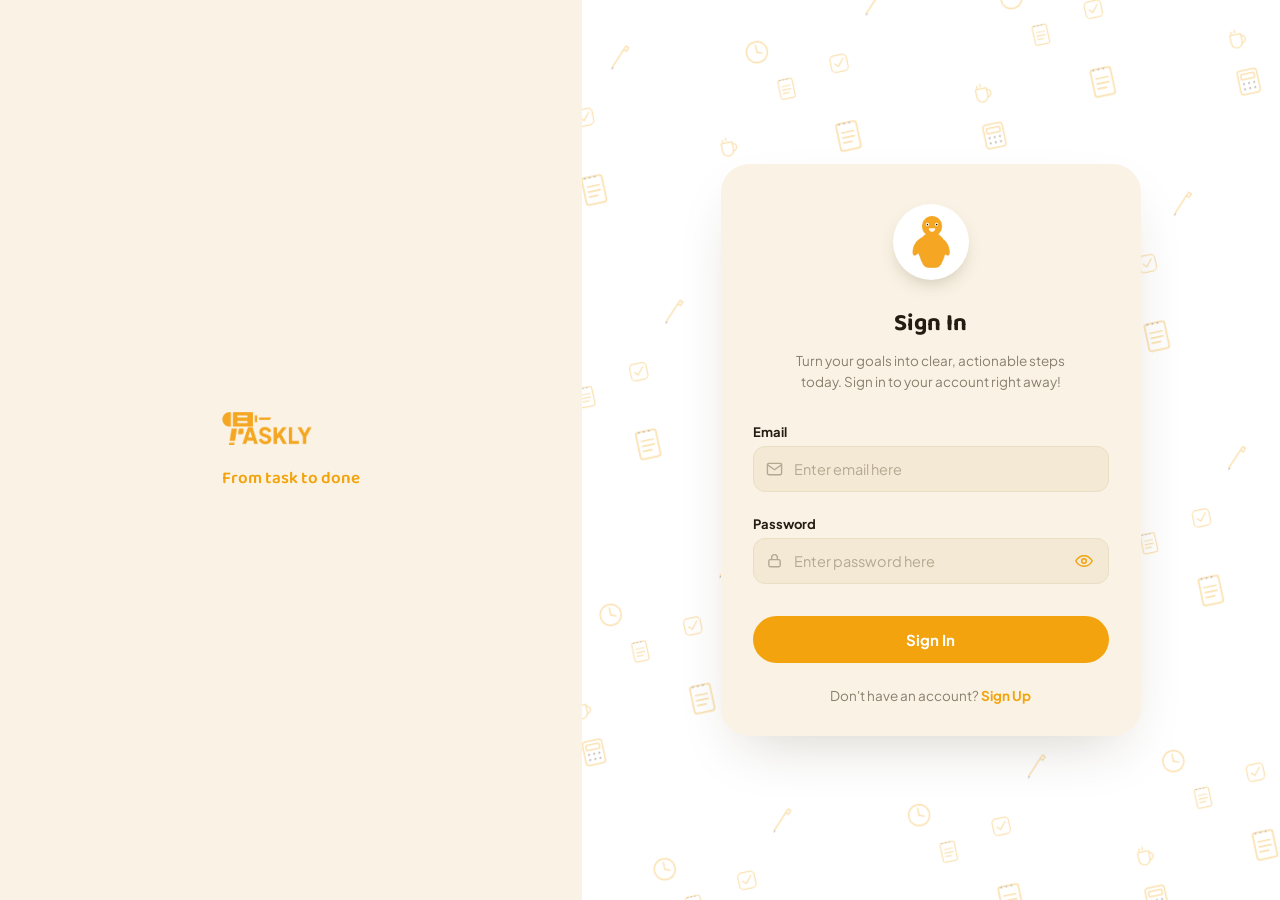
==== index.html @ c9b8bd0f "frontend fixes" ====
<!DOCTYPE html>
<html lang="en">
<head>
<meta charset="UTF-8">
<meta name="viewport" content="width=device-width, initial-scale=1.0">
<title>Taskly — Dashboard</title>
<link rel="shortcut icon" href="assets/tasklylogo.png" type="image/png">
<link rel="preconnect" href="https://fonts.googleapis.com">
<link rel="preconnect" href="https://fonts.gstatic.com" crossorigin>
<link href="https://fonts.googleapis.com/css2?family=Baloo+2:wght@600;700&family=Plus+Jakarta+Sans:wght@400;500;600;700&display=swap" rel="stylesheet">
<link rel="stylesheet" href="css/dashboard.css">
<link rel="stylesheet" href="css/sidebar.css">
<link rel="stylesheet" href="css/streak.css">
<link rel="stylesheet" href="css/nodi.css">
<script>
  try {
    const savedTheme = localStorage.getItem("taskly_theme") || "light";
    document.documentElement.setAttribute("data-theme", savedTheme);
  } catch (e) {}
</script>
<script src="js/session-guard.js"></script>
</head>
<body>

<!-- Icon sprite -->
<svg width="0" height="0" style="position:absolute" aria-hidden="true">
  <defs>
    <symbol id="ic-grid" viewBox="0 0 24 24"><rect x="3" y="3" width="8" height="8" rx="1.5"/><rect x="13" y="3" width="8" height="8" rx="1.5"/><rect x="3" y="13" width="8" height="8" rx="1.5"/><rect x="13" y="13" width="8" height="8" rx="1.5"/></symbol>
    <symbol id="ic-route" viewBox="0 0 24 24"><circle cx="6" cy="6" r="2.5"/><circle cx="18" cy="18" r="2.5"/><path d="M6 8.5V13a4 4 0 0 0 4 4h4"/></symbol>
    <symbol id="ic-bell" viewBox="0 0 24 24"><path d="M6 9a6 6 0 0 1 12 0c0 4 1.5 5.5 2 6H4c.5-.5 2-2 2-6Z"/><path d="M10 19a2 2 0 0 0 4 0"/></symbol>
    <symbol id="ic-user" viewBox="0 0 24 24"><circle cx="12" cy="8" r="4"/><path d="M4 21c0-4.4 3.6-8 8-8s8 3.6 8 8"/></symbol>
    <symbol id="ic-gear" viewBox="0 0 24 24"><circle cx="12" cy="12" r="3"/><path d="M19.4 13a1.7 1.7 0 0 0 .3 1.9l.1.1a2 2 0 1 1-2.8 2.8l-.1-.1a1.7 1.7 0 0 0-1.9-.3 1.7 1.7 0 0 0-1 1.5V19a2 2 0 1 1-4 0v-.1a1.7 1.7 0 0 0-1-1.6 1.7 1.7 0 0 0-1.9.3l-.1.1a2 2 0 1 1-2.8-2.8l.1-.1a1.7 1.7 0 0 0 .3-1.9 1.7 1.7 0 0 0-1.5-1H4a2 2 0 1 1 0-4h.1a1.7 1.7 0 0 0 1.6-1 1.7 1.7 0 0 0-.3-1.9l-.1-.1a2 2 0 1 1 2.8-2.8l.1.1a1.7 1.7 0 0 0 1.9.3H10a1.7 1.7 0 0 0 1-1.5V4a2 2 0 1 1 4 0v.1a1.7 1.7 0 0 0 1 1.5 1.7 1.7 0 0 0 1.9-.3l.1-.1a2 2 0 1 1 2.8 2.8l-.1.1a1.7 1.7 0 0 0-.3 1.9V10a1.7 1.7 0 0 0 1.5 1H20a2 2 0 1 1 0 4h-.1a1.7 1.7 0 0 0-1.5 1Z"/></symbol>
    <symbol id="ic-menu" viewBox="0 0 24 24"><line x1="4" y1="7" x2="20" y2="7"/><line x1="4" y1="12" x2="20" y2="12"/><line x1="4" y1="17" x2="20" y2="17"/></symbol>
    <symbol id="ic-close" viewBox="0 0 24 24"><line x1="6" y1="6" x2="18" y2="18"/><line x1="18" y1="6" x2="6" y2="18"/></symbol>
    <symbol id="ic-send" viewBox="0 0 24 24"><path d="M4 12h15"/><path d="M13 6l6 6-6 6"/></symbol>
    <symbol id="ic-plus" viewBox="0 0 24 24"><line x1="12" y1="5" x2="12" y2="19"/><line x1="5" y1="12" x2="19" y2="12"/></symbol>
    <symbol id="ic-dots" viewBox="0 0 24 24"><circle cx="12" cy="5" r="1.6" fill="currentColor" stroke="none"/><circle cx="12" cy="12" r="1.6" fill="currentColor" stroke="none"/><circle cx="12" cy="19" r="1.6" fill="currentColor" stroke="none"/></symbol>
    <symbol id="ic-paperclip" viewBox="0 0 24 24"><path d="M17 7 8.5 15.5a3 3 0 0 0 4.24 4.24L21 11.5a5 5 0 0 0-7.07-7.07L5.5 12.8"/></symbol>
    <symbol id="ic-image" viewBox="0 0 24 24"><rect x="3" y="4" width="18" height="16" rx="2"/><circle cx="9" cy="10" r="1.6" fill="currentColor" stroke="none"/><path d="m4 18 5-5 3.5 3.5L17 12l3.5 3.5"/></symbol>
    <symbol id="ic-laptop" viewBox="0 0 24 24"><rect x="4" y="5" width="16" height="10" rx="1.5"/><path d="M2 19h20"/></symbol>
    <symbol id="ic-car" viewBox="0 0 24 24"><path d="M4 16V11l2-4h12l2 4v5"/><path d="M4 16h16"/><circle cx="7.5" cy="16" r="1.6"/><circle cx="16.5" cy="16" r="1.6"/></symbol>
    <symbol id="ic-pot" viewBox="0 0 24 24"><path d="M4 11h16v4a5 5 0 0 1-5 5H9a5 5 0 0 1-5-5Z"/><path d="M2 11h20"/><path d="M8 11V8a4 4 0 0 1 8 0v3"/></symbol>
    <symbol id="ic-wrench" viewBox="0 0 24 24"><path d="M14.5 6.5a4 4 0 0 0-5.4 4.8L4 16.4V20h3.6l5.1-5.1a4 4 0 0 0 4.8-5.4L15 12l-3-3Z"/></symbol>
    <symbol id="ic-flame" viewBox="0 0 24 24"><path d="M12 2c1 3-3 4-3 8a3 3 0 0 0 6 0c1 1 2 2.5 2 4.5A5.5 5.5 0 0 1 6 14.5C6 9 12 7 12 2Z"/></symbol>
    <symbol id="ic-check" viewBox="0 0 24 24"><path d="M4 12l5 5 11-11"/></symbol>
    <symbol id="ic-logout" viewBox="0 0 24 24"><path d="M9 21H5a2 2 0 0 1-2-2V5a2 2 0 0 1 2-2h4"/><path d="M16 17l5-5-5-5"/><path d="M21 12H9"/></symbol>
  </defs>
</svg>

<div class="app-shell">

  <div class="drawer-overlay" id="drawerOverlay"></div>

  <!-- Sidebar (Modern Study Case Design) -->
  <aside class="sidebar" id="sidebar">
    <!-- Header / Brand -->
    <div class="sidebar-header-box">
      <a href="dashboard.html" class="sidebar-brand">
        <div class="sidebar-brand-icon" id="sidebarBrandIcon" title="Taskly Workspace">
          <img src="assets/tasklylogo.png" alt="Taskly">
        </div>
        <div class="sidebar-brand-info">
          <span class="sidebar-brand-title">Taskly</span>
          <span class="sidebar-brand-sub">Workspace</span>
        </div>
      </a>
      <button class="sidebar-toggle-btn" id="sidebarToggleBtn" title="Collapse sidebar" aria-label="Collapse sidebar">
        <svg viewBox="0 0 24 24" fill="none" stroke="currentColor" stroke-width="2.2" stroke-linecap="round" stroke-linejoin="round">
          <path d="m15 18-6-6 6-6"/>
        </svg>
      </button>
      <button class="sidebar-close-btn" id="sidebarCloseBtn" title="Close menu" aria-label="Close menu">
        <svg viewBox="0 0 24 24" fill="none" stroke="currentColor" stroke-width="2" stroke-linecap="round" stroke-linejoin="round">
          <line x1="18" y1="6" x2="6" y2="18"></line>
          <line x1="6" y1="6" x2="18" y2="18"></line>
        </svg>
      </button>
    </div>

    <!-- Top Action: New Chat -->
    <div class="sidebar-action-wrap">
      <button class="sidebar-btn-new-chat open-nodi-modal" type="button" id="sidebarNewChatBtn" title="New Chat with Nodi">
        <div class="sidebar-link-icon">
          <svg viewBox="0 0 24 24" fill="none" stroke="currentColor" stroke-width="2" stroke-linecap="round" stroke-linejoin="round">
            <path d="M12 5v14M5 12h14"/>
          </svg>
        </div>
        <span class="sidebar-link-label">New Chat</span>
        <span class="sidebar-ai-tag">AI</span>
      </button>
    </div>

    <!-- Navigation Body -->
    <div class="sidebar-nav-scroll">
      <!-- Section: OVERVIEW -->
      <div class="sidebar-nav-section">
        <h4 class="sidebar-section-title">Overview</h4>
        <ul class="sidebar-menu">
          <li>
            <a class="sidebar-link is-active" href="dashboard.html" title="Dashboard">
              <div class="sidebar-link-icon">
                <svg viewBox="0 0 24 24" fill="none" stroke="currentColor" stroke-width="1.8" stroke-linecap="round" stroke-linejoin="round"><rect x="3" y="3" width="7" height="7" rx="1.5"/><rect x="14" y="3" width="7" height="7" rx="1.5"/><rect x="3" y="14" width="7" height="7" rx="1.5"/><rect x="14" y="14" width="7" height="7" rx="1.5"/></svg>
              </div>
              <span class="sidebar-link-label">Dashboard</span>
            </a>
          </li>
          <li>
            <a class="sidebar-link" href="roadmapmanager.html" title="Roadmaps">
              <div class="sidebar-link-icon">
                <svg viewBox="0 0 24 24" fill="none" stroke="currentColor" stroke-width="1.8" stroke-linecap="round" stroke-linejoin="round"><path d="M6 2 3 6v14a2 2 0 0 0 2 2h14a2 2 0 0 0 2-2V6l-3-4Z"/><path d="M3 6h18"/><path d="M16 10a4 4 0 0 1-8 0"/></svg>
              </div>
              <span class="sidebar-link-label">Roadmaps</span>
            </a>
          </li>
          <li>
            <a class="sidebar-link" href="notifications.html" title="Notifications">
              <div class="sidebar-link-icon">
                <svg viewBox="0 0 24 24" fill="none" stroke="currentColor" stroke-width="1.8" stroke-linecap="round" stroke-linejoin="round"><rect width="20" height="16" x="2" y="4" rx="2"/><path d="m22 7-8.97 5.7a1.94 1.94 0 0 1-2.06 0L2 7"/></svg>
              </div>
              <span class="sidebar-link-label">Notifications</span>
              <span class="sidebar-pill-badge" id="sidebarNotifBadge" style="display:none;">0</span>
            </a>
          </li>
        </ul>
      </div>
    </div>

    <!-- Bottom: Profile Card + Settings + Theme Toggle -->
    <div class="sidebar-footer-group">
      <div class="sidebar-profile-card">
        <a href="account.html" class="sidebar-profile-link" id="sidebarProfileLink" title="View Profile">
          <img class="sidebar-profile-avatar" id="sidebarUserAvatar" src="assets/profile.png" alt="Profile avatar">
          <div class="sidebar-profile-meta">
            <span class="sidebar-profile-name" id="sidebarUserName">Taskly User</span>
            <span class="sidebar-profile-email" id="sidebarUserEmail">user@taskly.app</span>
          </div>
        </a>
        <a href="settings.html" class="sidebar-settings-btn" id="sidebarSettingsBtn" title="Settings" aria-label="Settings">
          <svg viewBox="0 0 24 24" fill="none" stroke="currentColor" stroke-width="1.8" stroke-linecap="round" stroke-linejoin="round">
            <circle cx="12" cy="12" r="3"/>
            <path d="M19.4 15a1.65 1.65 0 0 0 .33 1.82l.06.06a2 2 0 0 1-2.83 2.83l-.06-.06a1.65 1.65 0 0 0-1.82-.33 1.65 1.65 0 0 0-1 1.51V21a2 2 0 0 1-4 0v-.09A1.65 1.65 0 0 0 9 19.4a1.65 1.65 0 0 0-1.82.33l-.06.06a2 2 0 0 1 2.83-2.83l.06-.06a1.65 1.65 0 0 0 .33-1.82 1.65 1.65 0 0 0-1.51-1H3a2 2 0 0 1 0-4h.09A1.65 1.65 0 0 0 4.6 9a1.65 1.65 0 0 0-.33-1.82l-.06-.06a2 2 0 0 1 2.83-2.83l.06.06a1.65 1.65 0 0 0 1.82.33H9a1.65 1.65 0 0 0 1-1.51V3a2 2 0 0 1 4 0v.09a1.65 1.65 0 0 0 1 1.51 1.65 1.65 0 0 0 1.82-.33l.06-.06a2 2 0 0 1 2.83 2.83l-.06.06a1.65 1.65 0 0 0-.33 1.82V9a1.65 1.65 0 0 0 1.51 1H21a2 2 0 0 1 0 4h-.09a1.65 1.65 0 0 0-1.51 1z"/>
          </svg>
        </a>
      </div>

      <div class="sidebar-footer">
        <div class="sidebar-theme-switch" id="sidebarThemeSwitch" title="Toggle Light / Dark mode">
          <svg class="sidebar-theme-icon is-sun" viewBox="0 0 24 24" fill="none" stroke="currentColor" stroke-width="2" stroke-linecap="round" stroke-linejoin="round"><circle cx="12" cy="12" r="5"/><line x1="12" y1="1" x2="12" y2="3"/><line x1="12" y1="21" x2="12" y2="23"/><line x1="4.22" y1="4.22" x2="5.64" y2="5.64"/><line x1="18.36" y1="18.36" x2="19.78" y2="19.78"/><line x1="1" y1="12" x2="3" y2="12"/><line x1="21" y1="12" x2="23" y2="12"/><line x1="4.22" y1="19.78" x2="5.64" y2="18.36"/><line x1="18.36" y1="5.64" x2="19.78" y2="4.22"/></svg>
          <div class="sidebar-theme-toggle-pill"><span class="sidebar-theme-toggle-dot"></span></div>
          <svg class="sidebar-theme-icon is-moon" viewBox="0 0 24 24" fill="none" stroke="currentColor" stroke-width="2" stroke-linecap="round" stroke-linejoin="round"><path d="M21 12.79A9 9 0 1 1 11.21 3 7 7 0 0 0 21 12.79z"/></svg>
        </div>
      </div>
    </div>
  </aside>

  <!-- Main column -->
  <div class="main-column">

    <header class="topbar">
      <div class="topbar-left">
        <button class="hamburger-btn" id="hamburgerBtn" aria-label="Open menu">
          <svg viewBox="0 0 24 24" fill="none" stroke="currentColor" stroke-width="2" stroke-linecap="round"><use href="#ic-menu"/></svg>
        </button>
        <span class="topbar-title">Taskly</span>
      </div>
      <div class="topbar-right">
        <button class="icon-btn-ghost" id="streakBtn" aria-label="Your streak">
          <svg viewBox="0 0 24 24" fill="currentColor" stroke="none"><use href="#ic-flame"/></svg>
          <span class="badge-count" id="streakBadge">5</span>
        </button>
        <button class="icon-btn-ghost" id="notifBtn" aria-label="Notifications">
          <svg viewBox="0 0 24 24" fill="none" stroke="currentColor" stroke-width="1.8" stroke-linecap="round" stroke-linejoin="round"><use href="#ic-bell"/></svg>
          <span class="notif-dot" id="notifDot"></span>
        </button>
        <img class="topbar-avatar" src="assets/profile.png" alt="Your profile">
      </div>
    </header>

    <main class="main-content">

      <!-- Minimal slanted productivity-icon wallpaper, yellow, on the white content area -->
      <div class="bg-pattern" id="bgPattern" aria-hidden="true">
        <svg class="pattern-root" width="100%" height="100%" xmlns="http://www.w3.org/2000/svg">
          <defs>
            <symbol id="pat-notebook" viewBox="0 0 40 40">
              <rect x="7" y="4" width="24" height="32" rx="3"/>
              <circle cx="11" cy="4.5" r="1.1" fill="currentColor" stroke="none"/>
              <circle cx="17" cy="4.5" r="1.1" fill="currentColor" stroke="none"/>
              <circle cx="23" cy="4.5" r="1.1" fill="currentColor" stroke="none"/>
              <line x1="12" y1="15" x2="26" y2="15"/>
              <line x1="12" y1="21" x2="26" y2="21"/>
              <line x1="12" y1="27" x2="22" y2="27"/>
            </symbol>
            <symbol id="pat-calculator" viewBox="0 0 40 40">
              <rect x="7" y="4" width="26" height="32" rx="4"/>
              <rect x="11" y="9" width="18" height="7" rx="1.5"/>
              <circle cx="13" cy="22" r="1.4" fill="currentColor" stroke="none"/>
              <circle cx="20" cy="22" r="1.4" fill="currentColor" stroke="none"/>
              <circle cx="27" cy="22" r="1.4" fill="currentColor" stroke="none"/>
              <circle cx="13" cy="29" r="1.4" fill="currentColor" stroke="none"/>
              <circle cx="20" cy="29" r="1.4" fill="currentColor" stroke="none"/>
              <circle cx="27" cy="29" r="1.4" fill="currentColor" stroke="none"/>
            </symbol>
            <symbol id="pat-pencil" viewBox="0 0 40 40">
              <path d="M7 33 L27 13"/>
              <path d="M27 13 L31 9 L34 12 L30 16 Z"/>
              <path d="M7 33 L5 36 L9 34 Z" fill="currentColor" stroke="none"/>
            </symbol>
            <symbol id="pat-clock" viewBox="0 0 40 40">
              <circle cx="20" cy="20" r="15"/>
              <line x1="20" y1="20" x2="20" y2="10"/>
              <line x1="20" y1="20" x2="27" y2="23"/>
            </symbol>
            <symbol id="pat-check" viewBox="0 0 40 40">
              <rect x="6" y="6" width="28" height="28" rx="7"/>
              <path d="M13 20 L18 25 L28 13"/>
            </symbol>
            <symbol id="pat-cup" viewBox="0 0 40 40">
              <path d="M9 13 H26 V25 A8.5 8.5 0 0 1 9 25 Z"/>
              <path d="M26 16 A5.5 5.5 0 0 1 26 27"/>
              <line x1="12" y1="8" x2="12" y2="11"/>
              <line x1="17.5" y1="6" x2="17.5" y2="9.5"/>
            </symbol>
            <pattern id="dash-pattern" width="260" height="260" patternUnits="userSpaceOnUse" patternTransform="rotate(-12)">
              <use class="pat-icon" href="#pat-notebook" x="6" y="14" width="34" height="34"/>
              <use class="pat-icon" href="#pat-calculator" x="150" y="46" width="30" height="30"/>
              <use class="pat-icon" href="#pat-pencil" x="60" y="150" width="30" height="30"/>
              <use class="pat-icon" href="#pat-clock" x="196" y="176" width="28" height="28"/>
              <use class="pat-icon" href="#pat-check" x="16" y="206" width="24" height="24"/>
              <use class="pat-icon" href="#pat-cup" x="150" y="4" width="26" height="26"/>
              <use class="pat-icon" href="#pat-notebook" x="220" y="220" width="24" height="24"/>
            </pattern>
          </defs>
          <rect width="100%" height="100%" fill="url(#dash-pattern)"/>
        </svg>
      </div>

      <div class="content-inner">

        <div class="greeting">
          <h1 id="greetingHeading">Welcome back!</h1>
          <p>What would you like to get done? Tell Taskly and we'll guide you all the way.</p>
        </div>

        <div class="chat-card">
          <textarea class="chat-textarea" id="goalInput" placeholder="What's on your mind?" rows="2" maxlength="500"></textarea>
          <div class="chat-toolbar">
            <div class="chat-toolbar-left">
              <button class="chat-icon-btn" type="button" aria-label="Attach a file">
                <svg viewBox="0 0 24 24" fill="none" stroke="currentColor" stroke-width="1.8" stroke-linecap="round" stroke-linejoin="round"><use href="#ic-paperclip"/></svg>
              </button>
              <button class="chat-icon-btn" type="button" aria-label="Attach an image">
                <svg viewBox="0 0 24 24" fill="none" stroke="currentColor" stroke-width="1.8" stroke-linecap="round" stroke-linejoin="round"><use href="#ic-image"/></svg>
              </button>
              <span class="char-count" id="charCount">0/500</span>
            </div>
            <button class="send-btn" id="sendBtn" type="button" aria-label="Send" disabled>
              <svg viewBox="0 0 24 24" fill="none" stroke="currentColor" stroke-width="2.2" stroke-linecap="round" stroke-linejoin="round"><use href="#ic-send"/></svg>
            </button>
          </div>
        </div>

        <button class="btn-add-roadmap" id="addRoadmapBtn" type="button">
          <svg viewBox="0 0 24 24" fill="none" stroke="currentColor" stroke-width="2.2" stroke-linecap="round"><use href="#ic-plus"/></svg>
          Add New Roadmap
        </button>

        <h2 class="section-heading">Your Roadmaps</h2>

        <div class="roadmap-list" id="roadmapList">
          <!-- Dynamically populated from GET /roadmaps endpoint -->
        </div>

        <div class="empty-roadmaps is-visible" id="emptyRoadmaps">
          <svg viewBox="0 0 24 24" fill="none" stroke="currentColor" stroke-width="1.6" stroke-linecap="round" stroke-linejoin="round"><use href="#ic-route"/></svg>
          <strong>No roadmaps yet</strong>
          Type a goal above or tap "Add New Roadmap" to get your first checkable path.
        </div>

      </div>
    </main>
  </div>
</div>

<button class="help-bubble" id="nodiBtn" type="button">
  <img src="assets/Nodi.png" alt="">
  Need help? Ask Nodi
</button>

<!-- ============ Notifications dropdown ============ -->
<div class="dropdown-panel" id="notifPanel" role="menu" aria-label="Notifications">
  <div class="dropdown-header">Notifications</div>

  <div class="notif-item">
    <div class="notif-icon"><svg viewBox="0 0 24 24" fill="none" stroke="currentColor" stroke-width="2" stroke-linecap="round" stroke-linejoin="round"><use href="#ic-check"/></svg></div>
    <div>
      <p class="notif-text"><strong>My Figma course</strong> — you finished "Auto layout basics".</p>
      <p class="notif-time">12 minutes ago</p>
    </div>
  </div>

  <div class="notif-item">
    <div class="notif-icon is-teal"><svg viewBox="0 0 24 24" fill="currentColor" stroke="none"><use href="#ic-flame"/></svg></div>
    <div>
      <p class="notif-text">You're on a <strong>5 day streak</strong>. Keep it going today!</p>
      <p class="notif-time">3 hours ago</p>
    </div>
  </div>

  <div class="notif-item">
    <div class="notif-icon"><svg viewBox="0 0 24 24" fill="none" stroke="currentColor" stroke-width="1.8" stroke-linecap="round" stroke-linejoin="round"><use href="#ic-route"/></svg></div>
    <div>
      <p class="notif-text">Your <strong>Jollof Rice recipe</strong> roadmap is almost done — 2 tasks left.</p>
      <p class="notif-time">Yesterday</p>
    </div>
  </div>

  <div class="notif-item">
    <div class="notif-icon is-teal"><svg viewBox="0 0 24 24" fill="none" stroke="currentColor" stroke-width="1.8" stroke-linecap="round" stroke-linejoin="round"><use href="#ic-plus"/></svg></div>
    <div>
      <p class="notif-text">"Plumbing" roadmap was created and is ready to start.</p>
      <p class="notif-time">2 days ago</p>
    </div>
  </div>

  <div class="dropdown-footer">
    <button class="view-all-btn" id="viewAllNotifsBtn" type="button">View all notifications</button>
  </div>
</div>

<!-- ============ Streak dropdown panel ============ -->
<div class="dropdown-panel modal-streak-dropdown" id="streakOverlay" role="dialog" aria-label="Your streak">
  <div class="dropdown-header">
    <span style="display:inline-flex; align-items:center; gap:6px;">
      <svg width="16" height="16" viewBox="0 0 24 24" fill="#FF6B00" stroke="none"><use href="#ic-flame"/></svg>
      Your Streak
    </span>
    <button class="modal-close" data-close-modal="streakOverlay" aria-label="Close">
      <svg viewBox="0 0 24 24" fill="none" stroke="currentColor" stroke-width="2" stroke-linecap="round"><use href="#ic-close"/></svg>
    </button>
  </div>
  <div class="modal-streak">
    <div class="streak-flame-big">
      <svg viewBox="0 0 24 24" fill="currentColor" stroke="none"><use href="#ic-flame"/></svg>
    </div>
    <p class="streak-count-big" id="streakCountBig">5 Days</p>
    <p class="streak-sub">You're on fire! Complete a task today to keep it going.</p>
    <div class="streak-week" id="streakWeek"></div>
    <div class="streak-countdown-box">
      <p class="streak-countdown-label">Streak resets in</p>
      <p class="streak-countdown" id="streakCountdown">--:--:--</p>
    </div>
  </div>
</div>

    <div class="streak-countdown-box">
      <p class="streak-countdown-label">Streak resets in</p>
      <p class="streak-countdown" id="streakCountdown">--:--:--</p>
    </div>
  </div>
</div>

<!-- ============ Add New Roadmap modal ============ -->
<div class="modal-overlay" id="addRoadmapOverlay">
  <div class="modal" role="dialog" aria-modal="true" aria-label="Add a new roadmap">

    <div class="form-view" id="addRoadmapFormView">
      <div class="modal-header">
        <h3>Start a new roadmap</h3>
        <button class="modal-close" data-close-modal="addRoadmapOverlay" aria-label="Close">
          <svg viewBox="0 0 24 24" fill="none" stroke="currentColor" stroke-width="2" stroke-linecap="round"><use href="#ic-close"/></svg>
        </button>
      </div>
      <p class="modal-sub">Type any goal, from a skill to an errand. Taskly will figure out whether it needs a step-by-step path or a simple checklist.</p>

      <textarea class="modal-textarea" id="modalGoalInput" maxlength="500" placeholder="e.g. Learn Rust, plan a wedding, buy groceries for the week…"></textarea>
      <p class="modal-char-count"><span id="modalCharCount">0</span>/500</p>

      <div class="example-chips">
        <button class="example-chip" type="button" data-example="Learn the basics of Rust">Learn Rust</button>
        <button class="example-chip" type="button" data-example="Plan a wedding in 6 months">Plan a wedding</button>
        <button class="example-chip" type="button" data-example="Buy groceries for the week">Weekly groceries</button>
      </div>

      <div class="modal-footer">
        <button class="btn-ghost" type="button" data-close-modal="addRoadmapOverlay">Cancel</button>
        <button class="btn-solid" id="generateRoadmapBtn" type="button" disabled>Generate Roadmap</button>
      </div>
    </div>

    <div class="generation-state" id="generationState">
      <div class="gen-ring"></div>
      <p class="generation-message" id="generationMessage">Breaking this into phases…</p>
      <p class="generation-submessage">This usually takes a few seconds.</p>
    </div>

  </div>
</div>

<!-- ============ Roadmap options modal ============ -->
<div class="modal-overlay" id="roadmapOptionsOverlay">
  <div class="modal" role="dialog" aria-modal="true" aria-label="Roadmap options">

    <div id="roadmapOptionsView">
      <div class="modal-header">
        <h3>Roadmap Options</h3>
        <button class="modal-close" data-close-modal="roadmapOptionsOverlay" aria-label="Close">
          <svg viewBox="0 0 24 24" fill="none" stroke="currentColor" stroke-width="2" stroke-linecap="round"><use href="#ic-close"/></svg>
        </button>
      </div>

      <div class="roadmap-options-header">
        <div class="roadmap-icon" id="optionsRoadmapIcon">
          <svg viewBox="0 0 24 24" fill="none" stroke="currentColor" stroke-width="1.8" stroke-linecap="round" stroke-linejoin="round"><use href="#ic-route" id="optionsRoadmapIconUse"/></svg>
        </div>
        <div class="roadmap-options-header-text">
          <p class="title" id="optionsRoadmapTitle">Roadmap</p>
          <p class="meta" id="optionsRoadmapMeta">—</p>
        </div>
      </div>

      <div class="option-list">
        <button class="option-item" type="button" id="viewRoadmapOption">
          <svg viewBox="0 0 24 24" fill="none" stroke="currentColor" stroke-width="1.8" stroke-linecap="round" stroke-linejoin="round"><use href="#ic-route"/></svg>
          View Roadmap
        </button>
        <button class="option-item" type="button" id="renameRoadmapOption">
          <svg viewBox="0 0 24 24" fill="none" stroke="currentColor" stroke-width="1.8" stroke-linecap="round" stroke-linejoin="round"><path d="M12 20h9"/><path d="M16.5 3.5a2.1 2.1 0 0 1 3 3L7 19l-4 1 1-4Z"/></svg>
          Rename Roadmap
        </button>
        <button class="option-item" type="button" id="regenerateRoadmapOption">
          <svg viewBox="0 0 24 24" fill="none" stroke="currentColor" stroke-width="1.8" stroke-linecap="round" stroke-linejoin="round"><path d="M21 12a9 9 0 1 1-3-6.7"/><path d="M21 3v6h-6"/></svg>
          Regenerate Roadmap
        </button>
        <button class="option-item is-danger" type="button" id="deleteRoadmapOption">
          <svg viewBox="0 0 24 24" fill="none" stroke="currentColor" stroke-width="1.8" stroke-linecap="round" stroke-linejoin="round"><path d="M4 7h16"/><path d="M10 11v6"/><path d="M14 11v6"/><path d="M6 7l1 13a2 2 0 0 0 2 2h6a2 2 0 0 0 2-2l1-13"/><path d="M9 7V4a1 1 0 0 1 1-1h4a1 1 0 0 1 1 1v3"/></svg>
          Delete Roadmap
        </button>
      </div>
    </div>

    <div class="confirm-view" id="deleteConfirmView">
      <div class="warn-icon">
        <svg viewBox="0 0 24 24" fill="none" stroke="currentColor" stroke-width="2" stroke-linecap="round" stroke-linejoin="round"><path d="M12 9v4"/><path d="M12 17h.01"/><path d="M10.3 3.9 1.8 18a2 2 0 0 0 1.7 3h17a2 2 0 0 0 1.7-3L13.7 3.9a2 2 0 0 0-3.4 0Z"/></svg>
      </div>
      <p>Delete "<strong id="deleteConfirmTitle">this roadmap</strong>"? This can't be undone.</p>
      <div class="confirm-actions">
        <button class="btn-ghost" type="button" id="cancelDeleteBtn">Cancel</button>
        <button class="btn-solid is-danger" type="button" id="confirmDeleteBtn">Delete</button>
      </div>
    </div>

  </div>
</div>

<!-- ============ Ask Nodi modal ============ -->
<div class="modal-overlay" id="nodiOverlay">
  <div class="modal modal-nodi" role="dialog" aria-modal="true" aria-label="Ask Nodi">
    <div class="nodi-header">
      <img src="assets/Nodi.png" alt="">
      <div class="nodi-header-text">
        <p class="name">Nodi</p>
        <p class="status">Online</p>
      </div>
      <button class="modal-close" data-close-modal="nodiOverlay" aria-label="Close">
        <svg viewBox="0 0 24 24" fill="none" stroke="currentColor" stroke-width="2" stroke-linecap="round"><use href="#ic-close"/></svg>
      </button>
    </div>

    <div class="nodi-body" id="nodiBody">
      <div class="chat-bubble from-nodi">Hey, I'm Nodi 👋 Ask me anything about your roadmaps, or tell me what you're stuck on.</div>
    </div>

    <div class="nodi-suggestions" id="nodiSuggestions">
      <button class="suggestion-chip" type="button">Help me get unstuck</button>
      <button class="suggestion-chip" type="button">Explain this task</button>
      <button class="suggestion-chip" type="button">Suggest resources</button>
    </div>

    <div class="nodi-input-row">
      <input class="nodi-input" id="nodiInput" type="text" placeholder="Message Nodi…" maxlength="500">
      <button class="send-btn" id="nodiSendBtn" type="button" aria-label="Send">
        <svg viewBox="0 0 24 24" fill="none" stroke="currentColor" stroke-width="2.2" stroke-linecap="round" stroke-linejoin="round"><use href="#ic-send"/></svg>
      </button>
    </div>
  </div>
</div>

<div class="toast" id="toast" role="status" aria-live="polite"></div>

<script src="js/api.js"></script>
<script src="js/streak.js"></script>
<script src="js/sidebar.js"></script>
<script src="js/nodi.js"></script>
<script src="js/dashboard.js"></script>
</body>
</html>
---- css/dashboard.css ----
/* ============================================================
   TASKLY — DESIGN TOKENS (matched to Figma reference)
   ============================================================ */
:root {
  --color-cream: #FAF3E5;        /* left panel + card background */
  --color-cream-soft: #F3E9D4;   /* input fill */
  --color-white: #FFFFFF;        /* right panel background */

  --color-ink: #241C10;          /* headings, wordmark */
  --color-ink-soft: #8A7F6E;     /* subtext, placeholders */
  --color-ink-faint: #B4A990;

  --color-orange: #F2A30D;       /* primary accent */
  --color-orange-deep: #DB8F06;  /* hover / pressed */
  --color-orange-tint: #FCE9C2;

  --color-teal: #2E8E86;         /* secondary / links */
  --color-teal-deep: #23716B;
  --color-teal-tint: #DCEEEC;

  --color-locked: #B7CFCC;       /* muted teal, "not yet" */
  --color-success: #4B9B5E;
  --color-error: #C1503A;
  --color-error-tint: #F8E4DE;

  --color-border: #EADFC4;

  --font-display: 'Baloo 2', 'Fredoka', 'Segoe UI', sans-serif;
  --font-body: 'Plus Jakarta Sans', 'Segoe UI', sans-serif;

  --sp-1: 4px; --sp-2: 8px; --sp-3: 16px; --sp-4: 24px;
  --sp-5: 32px; --sp-6: 40px; --sp-7: 48px; --sp-8: 64px;

  --radius-sm: 12px;
  --radius-md: 18px;
  --radius-lg: 28px;
  --radius-pill: 999px;

  --shadow-card: 0 24px 60px -22px rgba(60, 42, 10, 0.22);
  --shadow-avatar: 0 8px 18px -6px rgba(60, 42, 10, 0.25);
  --shadow-btn: 0 12px 24px -10px rgba(242, 163, 13, 0.55);
  --shadow-focus: 0 0 0 4px rgba(46, 142, 134, 0.15);

  --ease-snap: cubic-bezier(.65, 0, .35, 1);
}

[data-theme="dark"] {
  --color-cream: #131B2A;        /* card & panel surface */
  --color-cream-soft: #1A2538;   /* input fills & inner cards */
  --color-white: #0B111A;        /* background panel */

  --color-ink: #F1F5F9;          /* headings, wordmark */
  --color-ink-soft: #94A3B8;     /* subtext, placeholders */
  --color-ink-faint: #64748B;

  --color-border: #1E293B;
  --color-orange-tint: #2C2210;
  --color-teal-tint: #132E35;
  --color-error-tint: #3A1C1C;
  --shadow-card: 0 24px 60px -22px rgba(0, 0, 0, 0.65);
  --shadow-avatar: 0 8px 18px -6px rgba(0, 0, 0, 0.5);
  --shadow-focus: 0 0 0 4px rgba(45, 212, 191, 0.2);
}

[data-theme="dark"] body {
  background: #0B111A;
  color: #F1F5F9;
}

[data-theme="dark"] .topbar {
  background: #0D131F;
  border-bottom: 1px solid #1E293B;
}

[data-theme="dark"] .bg-pattern svg.pattern-root {
  opacity: 0.12;
}

[data-theme="dark"] .chat-card,
[data-theme="dark"] .roadmap-item-card,
[data-theme="dark"] .modal,
[data-theme="dark"] .dropdown-panel,
[data-theme="dark"] .auth-card {
  background: #131B2A;
  border-color: #1E293B;
  color: #F1F5F9;
}

[data-theme="dark"] .chat-textarea,
[data-theme="dark"] .modal-textarea,
[data-theme="dark"] .modal-input {
  color: #F1F5F9;
}

[data-theme="dark"] .chat-textarea::placeholder,
[data-theme="dark"] .modal-textarea::placeholder,
[data-theme="dark"] .modal-input::placeholder {
  color: #64748B;
}

[data-theme="dark"] .icon-btn-ghost {
  color: #94A3B8;
}

[data-theme="dark"] .icon-btn-ghost:hover {
  background: #1E293B;
  color: #F1F5F9;
}


* { box-sizing: border-box; }
body {
  margin: 0;
  font-family: var(--font-body);
  color: var(--color-ink);
  background: var(--color-white);
  -webkit-font-smoothing: antialiased;
}
h1, h2, p { margin: 0; }
a { color: inherit; text-decoration: none; }
button { font-family: inherit; cursor: pointer; }
input { font-family: inherit; }
svg { display: block; }

@media (prefers-reduced-motion: reduce) {
  *, *::before, *::after {
    animation-duration: .001ms !important;
    animation-iteration-count: 1 !important;
    transition-duration: .001ms !important;
  }
}

/* ============================================================
   BACKGROUND — minimal slanted productivity-icon wallpaper
   Sits on the white panel specifically, in the warm yellow accent.
   Its parent needs position:relative + overflow:hidden.
   ============================================================ */
.bg-pattern {
  position: absolute;
  inset: -10%;
  width: 120%;
  height: 120%;
  z-index: 0;
  pointer-events: none;
  will-change: transform;
  transition: transform .6s var(--ease-snap);
}
.bg-pattern .pat-icon {
  stroke: var(--color-orange);
  stroke-width: 2;
  stroke-linecap: round;
  stroke-linejoin: round;
  fill: none;
}
.bg-pattern svg.pattern-root { opacity: .32; }

/* ============================================================
   LAYOUT
   ============================================================ */
.page-shell { position: relative; min-height: 100vh; overflow-x: hidden; }

.auth-layout {
  position: relative;
  z-index: 1;
  min-height: 100vh;
  display: grid;
  grid-template-columns: 1fr;
}
@media (min-width: 960px) {
  .auth-layout { grid-template-columns: 5fr 6fr; }
}

/* --- Left brand panel --- */
.brand-panel {
  display: none;
  background: var(--color-cream);
  align-items: center;
  justify-content: center;
  padding: var(--sp-8);
}
@media (min-width: 960px) { .brand-panel { display: flex; } }

.brand-block { text-align: left; }

.brand-mark { display: flex; align-items: center; gap: var(--sp-2); margin-bottom: var(--sp-3); }
.brand-mark-icon { width: 90px; height: 40px; flex-shrink: 0; display: block; object-fit: contain; }
.brand-wordmark {
  font-family: var(--font-display);
  font-size: 28px;
  font-weight: 700;
  color: var(--color-ink);
  letter-spacing: -0.01em;
  position: relative;
}
.brand-wordmark .dot-accent { color: var(--color-orange); }

.brand-tagline {
  font-family: var(--font-display);
  font-size: 17px;
  font-weight: 600;
  color: var(--color-orange);
}

/* --- Right form panel --- */
.form-panel {
  position: relative;
  overflow: hidden;
  display: flex;
  align-items: center;
  justify-content: center;
  padding: var(--sp-6) var(--sp-3) var(--sp-8);
  background: var(--color-white);
}
@media (min-width: 960px) { .form-panel { padding: var(--sp-8); } }
.form-panel > .auth-card { position: relative; z-index: 1; }

.auth-card {
  width: 100%;
  max-width: 420px;
  background: var(--color-cream);
  border-radius: var(--radius-lg);
  box-shadow: var(--shadow-card);
  padding: var(--sp-6) var(--sp-5) var(--sp-5);
  text-align: center;
  opacity: 0;
  transform: translateY(18px);
}
.auth-card.is-visible { animation: cardEnter .6s var(--ease-snap) forwards; }
@keyframes cardEnter { to { opacity: 1; transform: translateY(0); } }

.mobile-brand {
  display: flex;
  align-items: center;
  gap: var(--sp-2);
  justify-content: center;
  margin-bottom: var(--sp-5);
}
@media (min-width: 960px) { .mobile-brand { display: none; } }
.mobile-brand .brand-mark-icon { width: 80px; height: 40px; }
.mobile-brand .brand-wordmark { font-size: 20px; }

/* --- Avatar --- */
.avatar-circle {
  width: 76px;
  height: 76px;
  border-radius: 50%;
  background: var(--color-white);
  box-shadow: var(--shadow-avatar);
  display: flex;
  align-items: center;
  justify-content: center;
  margin: 0 auto var(--sp-4);
  transform: scale(0.7);
  opacity: 0;
}
.auth-card.is-visible .avatar-circle {
  animation: avatarPop .5s var(--ease-snap) .1s forwards;
}
@keyframes avatarPop { to { transform: scale(1); opacity: 1; } }

.avatar-circle .mascot { width: 52px; height: 52px; display: block; object-fit: contain; }
.mascot-bob { animation: mascotBob 3.4s ease-in-out infinite; }
@keyframes mascotBob {
  0%, 100% { transform: translateY(0); }
  50% { transform: translateY(-3px); }
}

.auth-card h2 {
  font-family: var(--font-display);
  font-size: 24px;
  font-weight: 700;
  margin-bottom: var(--sp-2);
}
.auth-card .sub {
  font-size: 13.5px;
  line-height: 1.55;
  color: var(--color-ink-soft);
  max-width: 300px;
  margin: 0 auto var(--sp-5);
}

/* ============================================================
   FORM
   ============================================================ */
.auth-form { text-align: left; }

.field {
  position: relative;
  margin-bottom: var(--sp-4);
  opacity: 0;
  transform: translateY(10px);
}
.auth-card.is-visible .field {
  animation: fieldEnter .5s var(--ease-snap) forwards;
}
.auth-card.is-visible .field:nth-of-type(1) { animation-delay: .16s; }
.auth-card.is-visible .field:nth-of-type(2) { animation-delay: .22s; }
.auth-card.is-visible .field:nth-of-type(3) { animation-delay: .28s; }
@keyframes fieldEnter { to { opacity: 1; transform: translateY(0); } }

.field label {
  display: block;
  font-size: 13px;
  font-weight: 700;
  color: var(--color-ink);
  margin-bottom: 6px;
}

.field-input-wrap { position: relative; }
.field-input-wrap.has-suffix input { padding-right: 44px; }

.field-icon {
  position: absolute;
  left: 13px;
  top: 50%;
  transform: translateY(-50%);
  width: 17px;
  height: 17px;
  color: var(--color-ink-faint);
  pointer-events: none;
}

.field input {
  width: 100%;
  padding: 13px 14px 13px 40px;
  border-radius: var(--radius-sm);
  border: 1.5px solid var(--color-border);
  background: var(--color-cream-soft);
  font-size: 14.5px;
  color: var(--color-ink);
  transition: border-color .2s ease, box-shadow .2s ease, background .2s ease;
}
.field input::placeholder { color: var(--color-ink-faint); }
.field input:focus {
  outline: none;
  border-color: var(--color-teal);
  background: var(--color-white);
  box-shadow: var(--shadow-focus);
}
.field.has-error input { border-color: var(--color-error); }

.field-toggle-visibility {
  position: absolute;
  right: 12px;
  top: 50%;
  transform: translateY(-50%);
  background: none;
  border: none;
  padding: 4px;
  color: var(--color-orange);
  display: flex;
  border-radius: 6px;
  transition: color .2s ease, transform .15s ease;
}
.field-toggle-visibility:hover { color: var(--color-orange-deep); }
.field-toggle-visibility:active { transform: translateY(-50%) scale(.88); }
.field-toggle-visibility svg { width: 18px; height: 18px; }

.field-error {
  display: none;
  align-items: center;
  gap: 5px;
  font-size: 12px;
  color: var(--color-error);
  margin-top: 6px;
}
.field.has-error .field-error { display: flex; }
.field.shake { animation: shakeField .4s ease; }
@keyframes shakeField {
  10%, 90% { transform: translateX(-1px); }
  20%, 80% { transform: translateX(3px); }
  30%, 50%, 70% { transform: translateX(-5px); }
  40%, 60% { transform: translateX(5px); }
}

/* ============================================================
   BUTTON
   ============================================================ */
.btn-primary {
  position: relative;
  width: 100%;
  padding: 14px;
  border: none;
  border-radius: var(--radius-pill);
  background: var(--color-orange);
  color: var(--color-white);
  font-size: 15px;
  font-weight: 700;
  margin-top: var(--sp-2);
  opacity: 0;
  transform: translateY(10px);
  transition: background .2s ease, box-shadow .2s ease, transform .12s ease;
}
.auth-card.is-visible .btn-primary {
  animation: fieldEnter .5s var(--ease-snap) .34s forwards;
}
.btn-primary:hover { background: var(--color-orange-deep); box-shadow: var(--shadow-btn); }
.btn-primary:active { transform: scale(.97) !important; }
.btn-primary:focus-visible { outline: 3px solid var(--color-teal-deep); outline-offset: 2px; }

.btn-primary .btn-label, .btn-primary .btn-spinner {
  display: inline-flex; align-items: center; justify-content: center; gap: 8px;
}
.btn-primary .btn-spinner { display: none; }
.btn-primary.is-loading .btn-label { visibility: hidden; }
.btn-primary.is-loading .btn-spinner { display: flex; position: absolute; inset: 0; }
.btn-primary.is-loading { pointer-events: none; }

.spinner-ring {
  width: 19px; height: 19px;
  border: 2.5px solid rgba(255,255,255,.35);
  border-top-color: #fff;
  border-radius: 50%;
  animation: spin .7s linear infinite;
}
@keyframes spin { to { transform: rotate(360deg); } }

.switch-line {
  text-align: center;
  font-size: 13.5px;
  color: var(--color-ink-soft);
  margin-top: var(--sp-4);
}
.switch-line a { color: var(--color-orange); font-weight: 700; }
.switch-line a:hover { color: var(--color-orange-deep); text-decoration: underline; }

/* ============================================================
   TOAST
   ============================================================ */
.toast {
  position: fixed;
  top: var(--sp-4); right: var(--sp-4); left: var(--sp-4);
  max-width: 380px; margin-left: auto;
  background: var(--color-white);
  border-left: 4px solid var(--color-error);
  border-radius: var(--radius-sm);
  box-shadow: var(--shadow-card);
  padding: var(--sp-3) var(--sp-4);
  font-size: 14px; color: var(--color-ink);
  z-index: 100;
  transform: translateY(-140%); opacity: 0;
  transition: transform .4s var(--ease-snap), opacity .4s ease;
}
.toast.is-visible { transform: translateY(0); opacity: 1; }
.toast.is-success { border-left-color: var(--color-success); }
@media (min-width: 500px) { .toast { left: auto; } }

/* ============================================================
   DASHBOARD — app shell
   ============================================================ */
.app-shell {
  min-height: 100vh;
  display: flex;
  background: var(--color-white);
}

/* --- Sidebar --- */
.sidebar {
  width: 264px;
  flex-shrink: 0;
  background: var(--color-teal);
  padding: var(--sp-5) var(--sp-4);
  display: flex;
  flex-direction: column;
  position: fixed;
  inset: 0 auto 0 0;
  transform: translateX(-100%);
  transition: transform .35s var(--ease-snap);
  z-index: 50;
}
.sidebar.is-open { transform: translateX(0); }
@media (min-width: 960px) {
  .sidebar { position: sticky; top: 0; height: 100vh; transform: none; }
}

.sidebar-header {
  display: flex;
  align-items: center;
  justify-content: space-between;
  margin-bottom: var(--sp-6);
}
.sidebar-brand { display: flex; align-items: center; gap: 10px; }
.sidebar-brand .brand-mark-icon { width: 80px; height: 40px; }
.sidebar-brand .brand-wordmark { color: var(--color-white); font-size: 19px; }
.sidebar-brand .brand-wordmark .dot-accent { color: var(--color-orange); }

.sidebar-close {
  display: flex;
  background: none;
  border: none;
  color: var(--color-white);
  padding: 6px;
  opacity: .85;
}
.sidebar-close svg { width: 20px; height: 20px; }
@media (min-width: 960px) { .sidebar-close { display: none; } }

.nav-list { list-style: none; margin: 0; padding: 0; display: flex; flex-direction: column; gap: 6px; }
.nav-link {
  display: flex;
  align-items: center;
  gap: 12px;
  padding: 12px 14px;
  border-radius: var(--radius-sm);
  color: var(--color-white);
  font-size: 14.5px;
  font-weight: 600;
  opacity: .82;
  transition: background .2s ease, opacity .2s ease, transform .12s ease;
}
.nav-link svg { width: 19px; height: 19px; flex-shrink: 0; }
.nav-link:hover { opacity: 1; background: rgba(255,255,255,.1); }
.nav-link:active { transform: scale(.98); }
.nav-link.is-active {
  background: var(--color-white);
  color: var(--color-teal-deep);
  opacity: 1;
  box-shadow: 0 6px 16px -8px rgba(0,0,0,.35);
}
.nav-link-logout {
  width: 100%;
  background: transparent;
  border: none;
  cursor: pointer;
  text-align: left;
  font-family: inherit;
  color: #ff6b6b;
}
.nav-link-logout:hover {
  background: rgba(255, 107, 107, 0.18) !important;
  color: #ff4d4d !important;
  opacity: 1;
}

.sidebar-footer {
  margin-top: auto;
  color: var(--color-white);
  opacity: .6;
  font-size: 12px;
}

.drawer-overlay {
  position: fixed;
  inset: 0;
  background: rgba(36, 28, 16, .35);
  z-index: 40;
  opacity: 0;
  pointer-events: none;
  transition: opacity .3s ease;
}
.drawer-overlay.is-visible { opacity: 1; pointer-events: auto; }
@media (min-width: 960px) { .drawer-overlay { display: none; } }

/* --- Main column --- */
.main-column { flex: 1; min-width: 0; position: relative; }

.topbar {
  position: sticky;
  top: 0;
  z-index: 20;
  display: flex;
  align-items: center;
  justify-content: space-between;
  padding: var(--sp-3) var(--sp-4);
  background: var(--color-white);
  border-bottom: 1px solid var(--color-border);
}
@media (min-width: 960px) { .topbar { padding: var(--sp-4) var(--sp-7) var(--sp-3); border-bottom: none; } }

.topbar-left { display: flex; align-items: center; gap: 12px; }
.hamburger-btn {
  display: flex;
  background: var(--color-cream-soft);
  border: none;
  padding: 9px;
  border-radius: 10px;
  color: var(--color-ink);
  transition: background .2s ease, transform .12s ease;
}
.hamburger-btn:hover { background: var(--color-orange-tint); }
.hamburger-btn:active { transform: scale(.93); }
.hamburger-btn svg { width: 20px; height: 20px; }
@media (min-width: 960px) { .hamburger-btn { display: none; } }

.topbar-title { font-family: var(--font-display); font-size: 18px; font-weight: 700; color: var(--color-orange); }
@media (min-width: 960px) { .topbar-title { display: none; } }

.topbar-right { display: flex; align-items: center; gap: var(--sp-3); }
.icon-btn-ghost {
  display: flex;
  background: none;
  border: none;
  padding: 8px;
  border-radius: 10px;
  color: var(--color-ink-soft);
  position: relative;
  transition: background .2s ease, color .2s ease, transform .12s ease;
}
.icon-btn-ghost:hover { background: var(--color-cream-soft); color: var(--color-ink); }
.icon-btn-ghost:active { transform: scale(.92); }
.icon-btn-ghost svg { width: 21px; height: 21px; }
.notif-dot {
  position: absolute;
  top: 6px; right: 6px;
  width: 8px; height: 8px;
  border-radius: 50%;
  background: var(--color-orange);
  border: 2px solid var(--color-white);
}

.topbar-avatar {
  width: 36px; height: 36px;
  border-radius: 50%;
  object-fit: cover;
  border: 2px solid var(--color-orange-tint);
  display: block;
}

/* --- Content --- */
.main-content {
  position: relative;
  overflow: hidden;
  padding: var(--sp-5) var(--sp-4) var(--sp-8);
}
@media (min-width: 960px) { .main-content { padding: var(--sp-6) var(--sp-7) var(--sp-8); } }

.content-inner { position: relative; z-index: 1; max-width: 760px; margin: 0 auto; width: 100%; }

.greeting { opacity: 0; transform: translateY(14px); animation: contentEnter .5s var(--ease-snap) forwards; }
.greeting h1 { font-family: var(--font-display); font-size: 26px; font-weight: 700; margin-bottom: 6px; }
.greeting p { font-size: 14.5px; color: var(--color-ink-soft); max-width: 480px; line-height: 1.55; }
@keyframes contentEnter { to { opacity: 1; transform: translateY(0); } }

/* --- Streak badge --- */
.streak-badge {
  display: inline-flex;
  align-items: center;
  gap: 6px;
  margin-top: var(--sp-3);
  padding: 7px 14px;
  border-radius: var(--radius-pill);
  background: var(--color-orange-tint);
  color: var(--color-orange-deep);
  font-size: 13px;
  font-weight: 700;
  opacity: 0; transform: translateY(14px);
  animation: contentEnter .5s var(--ease-snap) .04s forwards;
}
.streak-badge svg { width: 16px; height: 16px; }

/* --- Chat / goal-entry card --- */
.chat-card {
  margin-top: var(--sp-5);
  background: var(--color-cream);
  border: 1.5px solid var(--color-border);
  border-radius: var(--radius-md);
  padding: var(--sp-3) var(--sp-3) var(--sp-2);
  opacity: 0; transform: translateY(14px);
  animation: contentEnter .5s var(--ease-snap) .08s forwards;
}
.chat-textarea {
  width: 100%;
  border: none;
  background: transparent;
  resize: none;
  font-family: inherit;
  font-size: 14.5px;
  color: var(--color-ink);
  min-height: 64px;
  padding: 4px 2px;
}
.chat-textarea:focus { outline: none; }
.chat-textarea::placeholder { color: var(--color-ink-faint); }

.chat-toolbar { display: flex; align-items: center; justify-content: space-between; margin-top: 6px; }
.chat-toolbar-left { display: flex; align-items: center; gap: 4px; }
.chat-icon-btn {
  display: flex;
  background: none;
  border: none;
  padding: 7px;
  border-radius: 8px;
  color: var(--color-ink-faint);
  transition: background .2s ease, color .2s ease;
}
.chat-icon-btn:hover { background: var(--color-cream-soft); color: var(--color-ink-soft); }
.chat-icon-btn svg { width: 17px; height: 17px; }
.char-count { font-size: 11.5px; color: var(--color-ink-faint); margin-left: 4px; }

.send-btn {
  width: 36px; height: 36px;
  border-radius: 50%;
  border: none;
  background: var(--color-teal);
  color: var(--color-white);
  display: flex;
  align-items: center;
  justify-content: center;
  flex-shrink: 0;
  transition: background .2s ease, transform .12s ease, box-shadow .2s ease;
}
.send-btn:hover { background: var(--color-teal-deep); box-shadow: 0 8px 18px -8px rgba(46,142,134,.55); }
.send-btn:active { transform: scale(.92); }
.send-btn:disabled { opacity: .5; pointer-events: none; }
.send-btn svg { width: 16px; height: 16px; }

/* --- Add roadmap button --- */
.btn-add-roadmap {
  display: flex;
  align-items: center;
  justify-content: center;
  gap: 8px;
  margin: var(--sp-4) auto 0;
  padding: 12px 22px;
  border: none;
  border-radius: var(--radius-pill);
  background: var(--color-orange);
  color: var(--color-white);
  font-size: 14px;
  font-weight: 700;
  transition: background .2s ease, box-shadow .2s ease, transform .12s ease;
  opacity: 0; transform: translateY(14px);
  animation: contentEnter .5s var(--ease-snap) .14s forwards;
}
.btn-add-roadmap:hover { background: var(--color-orange-deep); box-shadow: var(--shadow-btn); }
.btn-add-roadmap:active { transform: scale(.96) !important; }
.btn-add-roadmap svg { width: 16px; height: 16px; }

/* --- Roadmaps list --- */
.section-heading {
  margin-top: var(--sp-6);
  margin-bottom: var(--sp-3);
  font-family: var(--font-display);
  font-size: 17px;
  font-weight: 700;
  opacity: 0; transform: translateY(14px);
  animation: contentEnter .5s var(--ease-snap) .2s forwards;
}

.roadmap-list { display: flex; flex-direction: column; gap: 12px; }

.roadmap-card {
  display: flex;
  align-items: center;
  gap: 14px;
  padding: 14px 16px;
  background: var(--color-cream);
  border: 1.5px solid var(--color-border);
  border-radius: var(--radius-md);
  opacity: 0; transform: translateY(14px);
  animation: contentEnter .5s var(--ease-snap) forwards;
  transition: box-shadow .2s ease, transform .15s ease, border-color .2s ease;
  cursor: pointer;
}
.roadmap-card:hover {
  box-shadow: 0 14px 30px -18px rgba(60,42,10,.35);
  transform: translateY(-2px);
  border-color: var(--color-orange-tint);
}
.roadmap-list .roadmap-card:nth-child(1) { animation-delay: .26s; }
.roadmap-list .roadmap-card:nth-child(2) { animation-delay: .32s; }
.roadmap-list .roadmap-card:nth-child(3) { animation-delay: .38s; }
.roadmap-list .roadmap-card:nth-child(4) { animation-delay: .44s; }

.roadmap-icon {
  width: 44px; height: 44px;
  border-radius: 12px;
  flex-shrink: 0;
  display: flex;
  align-items: center;
  justify-content: center;
  background: var(--color-orange-tint);
  color: var(--color-orange-deep);
}
.roadmap-icon.is-teal { background: var(--color-teal-tint); color: var(--color-teal-deep); }
.roadmap-icon svg { width: 22px; height: 22px; }

.roadmap-body { flex: 1; min-width: 0; overflow: hidden; }
.roadmap-title {
  font-size: 14.5px;
  font-weight: 700;
  margin-bottom: 8px;
  color: var(--color-ink);
  line-height: 1.35;
  word-break: break-word;
  overflow-wrap: break-word;
  overflow: hidden;
  text-overflow: ellipsis;
  display: -webkit-box;
  -webkit-line-clamp: 2;
  -webkit-box-orient: vertical;
  line-clamp: 2;
}

.progress-track {
  width: 100%;
  height: 6px;
  border-radius: var(--radius-pill);
  background: var(--color-border);
  overflow: hidden;
  margin-bottom: 6px;
}
.progress-fill { height: 100%; border-radius: var(--radius-pill); background: var(--color-teal); width: 0%; transition: width .8s var(--ease-snap); }

.roadmap-meta { font-size: 12px; color: var(--color-ink-soft); }

.card-menu-btn {
  display: flex;
  background: none;
  border: none;
  padding: 8px;
  border-radius: 8px;
  color: var(--color-ink-faint);
  flex-shrink: 0;
  transition: background .2s ease, color .2s ease;
}
.card-menu-btn:hover { background: var(--color-white); color: var(--color-ink-soft); }
.card-menu-btn svg { width: 18px; height: 18px; }

/* --- Floating help bubble --- */
.help-bubble {
  position: fixed;
  right: var(--sp-4);
  bottom: var(--sp-4);
  display: flex;
  align-items: center;
  gap: 8px;
  background: var(--color-teal);
  color: var(--color-white);
  padding: 8px 16px 8px 8px;
  border-radius: var(--radius-pill);
  border: none;
  font-size: 13px;
  font-weight: 600;
  box-shadow: 0 14px 30px -12px rgba(46,142,134,.55);
  z-index: 30;
  transition: transform .15s ease, box-shadow .2s ease;
}
.help-bubble:hover { transform: translateY(-2px); box-shadow: 0 18px 36px -14px rgba(46,142,134,.6); }
.help-bubble:active { transform: scale(.96); }
.help-bubble img { width: 30px; height: 30px; display: block; border-radius: 50%; background: var(--color-white); }

/* ============================================================
   MODAL SYSTEM (shared by Add Roadmap / Roadmap Options / Streak / Nodi)
   ============================================================ */
.modal-overlay {
  position: fixed;
  inset: 0;
  background: rgba(36, 28, 16, .45);
  display: flex;
  align-items: center;
  justify-content: center;
  padding: var(--sp-3);
  z-index: 200;
  opacity: 0;
  pointer-events: none;
  transition: opacity .25s ease;
}
.modal-overlay.is-open { opacity: 1; pointer-events: auto; }

.modal {
  background: var(--color-cream);
  border-radius: var(--radius-lg);
  box-shadow: var(--shadow-card);
  width: 100%;
  max-width: 420px;
  padding: var(--sp-5);
  max-height: 86vh;
  overflow-y: auto;
  transform: translateY(16px) scale(.97);
  opacity: 0;
  transition: transform .3s var(--ease-snap), opacity .25s ease;
}
.modal-overlay.is-open .modal { transform: translateY(0) scale(1); opacity: 1; }

.modal-header { display: flex; align-items: center; justify-content: space-between; margin-bottom: var(--sp-3); gap: var(--sp-3); }
.modal-header h3 { font-family: var(--font-display); font-size: 18px; font-weight: 700; }
.modal-close {
  background: none; border: none; padding: 6px; border-radius: 8px;
  color: var(--color-ink-soft); flex-shrink: 0; transition: background .2s ease, color .2s ease;
}
.modal-close:hover { background: var(--color-cream-soft); color: var(--color-ink); }
.modal-close svg { width: 18px; height: 18px; }

.modal-sub { font-size: 13.5px; color: var(--color-ink-soft); line-height: 1.5; margin-bottom: var(--sp-4); }

.modal-footer { display: flex; justify-content: flex-end; gap: 10px; margin-top: var(--sp-4); }

.btn-solid, .btn-ghost {
  display: inline-flex;
  align-items: center;
  justify-content: center;
  gap: 8px;
  padding: 10px 20px;
  border-radius: var(--radius-pill);
  font-size: 13.5px;
  font-weight: 700;
  line-height: 1;
  cursor: pointer;
  white-space: nowrap;
  transition: background .2s ease, box-shadow .2s ease, transform .12s ease, border-color .2s ease, color .2s ease;
}
.btn-solid { border: none; background: var(--color-orange); color: var(--color-white); }
.btn-solid:hover { background: var(--color-orange-deep); box-shadow: var(--shadow-btn); }
.btn-solid:active { transform: scale(.96); }
.btn-solid:disabled { opacity: .5; pointer-events: none; }
.btn-solid.is-danger { background: var(--color-error); }
.btn-solid.is-danger:hover { background: #a8402c; box-shadow: 0 12px 24px -10px rgba(193,80,58,.5); }

.btn-ghost { border: 1.5px solid var(--color-border); background: var(--color-white); color: var(--color-ink-soft); }
.btn-ghost:hover { background: var(--color-cream-soft); color: var(--color-ink); border-color: var(--color-ink-soft); }
.btn-ghost:active { transform: scale(.96); }

/* --- Add Roadmap modal --- */
.modal-textarea {
  width: 100%;
  min-height: 90px;
  padding: 12px 14px;
  border-radius: var(--radius-sm);
  border: 1.5px solid var(--color-border);
  background: var(--color-white);
  font-family: inherit;
  font-size: 14px;
  color: var(--color-ink);
  resize: none;
  transition: border-color .2s ease, box-shadow .2s ease;
}
.modal-textarea:focus { outline: none; border-color: var(--color-teal); box-shadow: var(--shadow-focus); }
.modal-textarea::placeholder { color: var(--color-ink-faint); }
.modal-char-count { font-size: 11.5px; color: var(--color-ink-faint); margin-top: 6px; text-align: right; }

.example-chips { display: flex; flex-wrap: wrap; gap: 6px; margin-top: var(--sp-3); }
.example-chip {
  border: 1.5px solid var(--color-border);
  background: var(--color-white);
  padding: 6px 12px;
  border-radius: var(--radius-pill);
  font-size: 12px;
  font-weight: 600;
  color: var(--color-ink-soft);
  transition: background .2s ease, border-color .2s ease;
}
.example-chip:hover { background: var(--color-cream-soft); border-color: var(--color-teal); }

.generation-state { display: none; text-align: center; padding: var(--sp-5) 0 var(--sp-2); }
.generation-state.is-active { display: block; }
.gen-ring {
  width: 48px; height: 48px;
  border: 4px solid var(--color-orange-tint);
  border-top-color: var(--color-orange);
  border-radius: 50%;
  margin: 0 auto var(--sp-3);
  animation: spin .9s linear infinite;
}
.generation-message { font-size: 14px; font-weight: 700; color: var(--color-ink); transition: opacity .25s ease; }
.generation-submessage { font-size: 12.5px; color: var(--color-ink-soft); margin-top: 4px; }
.form-view { transition: opacity .2s ease; }
.form-view.is-hidden { display: none; }

/* --- Roadmap options modal --- */
.roadmap-options-header {
  display: flex;
  align-items: center;
  gap: 12px;
  margin-bottom: var(--sp-3);
  padding-bottom: var(--sp-3);
  border-bottom: 1px solid var(--color-border);
}
.roadmap-options-header .roadmap-icon { width: 40px; height: 40px; }
.roadmap-options-header .roadmap-icon svg { width: 20px; height: 20px; }
.roadmap-options-header-text .title { font-weight: 700; font-size: 15px; }
.roadmap-options-header-text .meta { font-size: 12px; color: var(--color-ink-soft); margin-top: 2px; }

.option-list { display: flex; flex-direction: column; gap: 2px; }
.option-item {
  display: flex;
  align-items: center;
  gap: 12px;
  padding: 12px 10px;
  border-radius: var(--radius-sm);
  background: none;
  border: none;
  width: 100%;
  text-align: left;
  font-size: 14px;
  font-weight: 600;
  color: var(--color-ink);
  transition: background .2s ease;
}
.option-item:hover { background: var(--color-cream-soft); }
.option-item svg { width: 18px; height: 18px; color: var(--color-ink-soft); flex-shrink: 0; }
.option-item.is-danger { color: var(--color-error); }
.option-item.is-danger svg { color: var(--color-error); }

.confirm-view { display: none; text-align: center; }
.confirm-view.is-active { display: block; }
.confirm-view .warn-icon {
  width: 44px; height: 44px; margin: 0 auto var(--sp-3);
  border-radius: 50%; background: var(--color-error-tint); color: var(--color-error);
  display: flex; align-items: center; justify-content: center;
}
.confirm-view .warn-icon svg { width: 22px; height: 22px; }
.confirm-view p { font-size: 13.5px; color: var(--color-ink-soft); margin: 0 0 var(--sp-4); line-height: 1.5; }
.confirm-actions { display: flex; gap: 10px; justify-content: center; }

/* --- Empty roadmaps state --- */
.empty-roadmaps {
  display: none;
  text-align: center;
  padding: var(--sp-6) var(--sp-4);
  background: var(--color-cream);
  border: 1.5px dashed var(--color-border);
  border-radius: var(--radius-md);
  color: var(--color-ink-soft);
  font-size: 13.5px;
}
.empty-roadmaps.is-visible { display: block; }
.empty-roadmaps svg { width: 38px; height: 38px; color: var(--color-orange); margin: 0 auto var(--sp-2); }
.empty-roadmaps strong { display: block; color: var(--color-ink); font-size: 14.5px; margin-bottom: 4px; }

/* --- Streak icon + badge in topbar --- */
.badge-count {
  position: absolute;
  top: 2px; right: 2px;
  min-width: 16px; height: 16px;
  padding: 0 3px;
  border-radius: 999px;
  background: var(--color-orange);
  color: var(--color-white);
  font-size: 10px;
  font-weight: 700;
  display: flex;
  align-items: center;
  justify-content: center;
  border: 2px solid var(--color-white);
  line-height: 1;
}

/* --- Streak modal --- */
#streakOverlay {
  align-items: flex-start;
  justify-content: flex-end;
  padding: 68px var(--sp-4) var(--sp-4);
  background: rgba(36, 28, 16, .22);
}
#streakOverlay .modal-streak {
  width: 340px;
  max-width: calc(100vw - 32px);
  margin-top: 0;
  text-align: center;
  border: 1px solid var(--color-border);
  box-shadow: var(--shadow-card);
  transform: translateY(-10px) scale(0.98);
  transform-origin: top right;
}
#streakOverlay.is-open .modal-streak {
  transform: translateY(0) scale(1);
}
.modal-streak { text-align: center; }
.streak-flame-big {
  width: 60px; height: 60px;
  margin: 0 auto var(--sp-2);
  border-radius: 50%;
  background: var(--color-orange-tint);
  color: var(--color-orange);
  display: flex; align-items: center; justify-content: center;
}
.streak-flame-big svg { width: 30px; height: 30px; }
.streak-count-big { font-family: var(--font-display); font-size: 30px; font-weight: 700; }
.streak-sub { font-size: 13px; color: var(--color-ink-soft); margin: 2px 0 var(--sp-4); }

.streak-week { display: flex; justify-content: center; gap: 8px; margin-bottom: var(--sp-4); }
.streak-day { display: flex; flex-direction: column; align-items: center; gap: 6px; font-size: 10.5px; color: var(--color-ink-soft); }
.streak-day-dot {
  width: 26px; height: 26px; border-radius: 50%;
  background: var(--color-border);
  display: flex; align-items: center; justify-content: center;
  color: transparent;
}
.streak-day-dot svg { width: 12px; height: 12px; }
.streak-day-dot.is-active { background: var(--color-success); color: var(--color-white); }
.streak-day-dot.is-today { box-shadow: 0 0 0 2px var(--color-orange); }

.streak-countdown-box {
  background: var(--color-cream-soft);
  border-radius: var(--radius-md);
  padding: var(--sp-3);
  margin-bottom: var(--sp-2);
}
.streak-countdown-label { font-size: 11.5px; color: var(--color-ink-soft); margin-bottom: 4px; }
.streak-countdown {
  font-family: var(--font-display);
  font-size: 24px;
  font-weight: 700;
  letter-spacing: .02em;
  font-variant-numeric: tabular-nums;
}

/* ============================================================
   NOTIFICATIONS DROPDOWN
   ============================================================ */
.dropdown-panel {
  position: fixed;
  top: 64px;
  right: var(--sp-4);
  width: 340px;
  max-width: calc(100vw - 32px);
  background: var(--color-cream);
  border-radius: var(--radius-md);
  box-shadow: var(--shadow-card);
  border: 1px solid var(--color-border);
  z-index: 150;
  opacity: 0;
  transform: translateY(-8px);
  pointer-events: none;
  transition: opacity .2s ease, transform .2s var(--ease-snap);
}
.dropdown-panel.is-open { opacity: 1; transform: translateY(0); pointer-events: auto; }

.dropdown-header {
  padding: 14px 16px;
  font-weight: 700;
  font-size: 14px;
  border-bottom: 1px solid var(--color-border);
}

.notif-item { display: flex; gap: 10px; padding: 12px 16px; border-bottom: 1px solid var(--color-border); }
.notif-item:last-child { border-bottom: none; }
.notif-icon {
  width: 34px; height: 34px; border-radius: 50%; flex-shrink: 0;
  background: var(--color-orange-tint); color: var(--color-orange-deep);
  display: flex; align-items: center; justify-content: center;
}
.notif-icon.is-teal { background: var(--color-teal-tint); color: var(--color-teal-deep); }
.notif-icon svg { width: 16px; height: 16px; }
.notif-text { font-size: 12.8px; line-height: 1.45; color: var(--color-ink); }
.notif-time { font-size: 11px; color: var(--color-ink-faint); margin-top: 3px; }

.dropdown-footer { padding: 8px; text-align: center; }
.view-all-btn {
  background: none; border: none; width: 100%;
  color: var(--color-teal); font-weight: 700; font-size: 13px;
  padding: 9px; border-radius: 8px; transition: background .2s ease;
}
.view-all-btn:hover { background: var(--color-cream-soft); }

/* ============================================================
   ASK NODI — chat modal
   ============================================================ */
#nodiOverlay {
  align-items: flex-end;
  justify-content: flex-end;
  padding: var(--sp-4);
  background: rgba(36, 28, 16, .22);
}
#nodiOverlay .modal-nodi {
  width: 380px;
  max-width: calc(100vw - 32px);
  margin-bottom: 56px;
  border: 1px solid var(--color-border);
  box-shadow: 0 24px 60px -16px rgba(60, 42, 10, 0.35);
  transform: translateY(12px) scale(0.98);
  transform-origin: bottom right;
}
#nodiOverlay.is-open .modal-nodi {
  transform: translateY(0) scale(1);
}
.modal-nodi { max-width: 400px; padding: 0; display: flex; flex-direction: column; }

.nodi-header {
  display: flex; align-items: center; gap: 10px;
  padding: var(--sp-4) var(--sp-4) var(--sp-3);
  border-bottom: 1px solid var(--color-border);
}
.nodi-header img {
  width: 38px; height: 38px; border-radius: 50%;
  background: var(--color-white); box-shadow: var(--shadow-avatar); flex-shrink: 0;
}
.nodi-header-text { flex: 1; min-width: 0; }
.nodi-header-text .name { font-family: var(--font-display); font-weight: 700; font-size: 15px; }
.nodi-header-text .status { font-size: 11px; color: var(--color-success); display: flex; align-items: center; gap: 5px; }
.nodi-header-text .status::before { content: ""; width: 6px; height: 6px; border-radius: 50%; background: var(--color-success); flex-shrink: 0; }

.nodi-body {
  flex: 1;
  overflow-y: auto;
  padding: var(--sp-4);
  display: flex;
  flex-direction: column;
  gap: 10px;
  min-height: 220px;
  max-height: 360px;
}
.chat-bubble { max-width: 82%; padding: 10px 14px; border-radius: 16px; font-size: 13.5px; line-height: 1.5; }
.chat-bubble.from-nodi { background: var(--color-teal-tint); color: var(--color-ink); border-bottom-left-radius: 4px; align-self: flex-start; }
.chat-bubble.from-user { background: var(--color-orange); color: var(--color-white); border-bottom-right-radius: 4px; align-self: flex-end; }

.nodi-suggestions { display: flex; flex-wrap: wrap; gap: 6px; padding: 0 var(--sp-4) var(--sp-3); }
.suggestion-chip {
  border: 1.5px solid var(--color-border);
  background: var(--color-white);
  padding: 7px 12px;
  border-radius: var(--radius-pill);
  font-size: 12px;
  font-weight: 600;
  color: var(--color-ink-soft);
  transition: background .2s ease, border-color .2s ease;
}
.suggestion-chip:hover { background: var(--color-cream-soft); border-color: var(--color-teal); }

.nodi-input-row {
  display: flex; align-items: center; gap: 8px;
  padding: var(--sp-3) var(--sp-4);
  border-top: 1px solid var(--color-border);
}
.nodi-input {
  flex: 1;
  border: 1.5px solid var(--color-border);
  border-radius: var(--radius-pill);
  padding: 10px 16px;
  font-size: 13.5px;
  background: var(--color-white);
  font-family: inherit;
  color: var(--color-ink);
}
.nodi-input:focus { outline: none; border-color: var(--color-teal); box-shadow: var(--shadow-focus); }
.nodi-input::placeholder { color: var(--color-ink-faint); }

.typing-dots { display: inline-flex; gap: 3px; align-items: center; padding: 2px 4px; }
.typing-dots span {
  width: 5px; height: 5px; border-radius: 50%; background: var(--color-teal-deep);
  animation: typingBounce 1.1s ease-in-out infinite;
}
.typing-dots span:nth-child(2) { animation-delay: .15s; }
.typing-dots span:nth-child(3) { animation-delay: .3s; }
@keyframes typingBounce { 0%, 60%, 100% { transform: translateY(0); opacity: .5; } 30% { transform: translateY(-4px); opacity: 1; } }

@media (max-width: 480px) {
  .dropdown-panel { right: var(--sp-3); left: var(--sp-3); width: auto; }
}
---- css/sidebar.css ----
/* ==========================================================
   TASKLY — sidebar.css
   Pixel-perfect modern sidebar with profile footer widget,
   top "New Chat" action, dark/light theme tokens, and
   responsive collapse/mobile drawer support.
   ========================================================== */

:root {
  --sb-width: 250px;
  --sb-collapsed-width: 70px;
  --sb-mobile-width: min(300px, 86vw);
  --sb-bg: #FFFFFF;
  --sb-bg-dark: #0D131F;
  --sb-border: #F1F4F9;
  --sb-border-dark: #1E293B;
  --sb-text: #64748B;
  --sb-text-dark: #94A3B8;
  --sb-text-heading: #94A3B8;
  --sb-text-title: #0F172A;
  --sb-text-title-dark: #F8FAFC;
  --sb-active-bg: #E6F8F7;
  --sb-active-bg-dark: #132E35;
  --sb-active-text: #0D9488;
  --sb-active-text-dark: #2DD4BF;
  --sb-hover-bg: #F8FAFC;
  --sb-hover-bg-dark: #161F30;
  --sb-accent-cyan: #0D9488;
  --sb-accent-cyan-dark: #2DD4BF;
  --sb-badge-blue: #0284C7;
}

[data-theme="dark"] {
  --sb-bg: var(--sb-bg-dark);
  --sb-border: var(--sb-border-dark);
  --sb-text: var(--sb-text-dark);
  --sb-text-title: var(--sb-text-title-dark);
  --sb-active-bg: var(--sb-active-bg-dark);
  --sb-active-text: var(--sb-active-text-dark);
  --sb-hover-bg: var(--sb-hover-bg-dark);
}

/* ----------------- Layout & App Shell ----------------- */
.app-shell {
  display: flex;
  min-height: 100vh;
  width: 100%;
  position: relative;
}

.main-column {
  flex: 1;
  margin-left: var(--sb-width);
  min-width: 0;
  width: calc(100% - var(--sb-width));
  transition: margin-left 0.28s cubic-bezier(0.16, 1, 0.3, 1), width 0.28s cubic-bezier(0.16, 1, 0.3, 1);
  display: flex;
  flex-direction: column;
}

body.sidebar-is-collapsed .main-column {
  margin-left: var(--sb-collapsed-width);
  width: calc(100% - var(--sb-collapsed-width));
}

/* ----------------- Base Sidebar ----------------- */
.sidebar {
  width: var(--sb-width);
  height: 100vh;
  position: fixed;
  top: 0;
  left: 0;
  z-index: 1100;
  background: var(--sb-bg);
  border-right: 1px solid var(--sb-border);
  display: flex;
  flex-direction: column;
  transition: width 0.28s cubic-bezier(0.16, 1, 0.3, 1), transform 0.28s cubic-bezier(0.16, 1, 0.3, 1), background 0.2s ease, border-color 0.2s ease;
  user-select: none;
  box-sizing: border-box;
  font-family: 'Plus Jakarta Sans', -apple-system, BlinkMacSystemFont, sans-serif;
  overflow: hidden;
}

body.sidebar-is-collapsed .sidebar {
  width: var(--sb-collapsed-width);
}

/* ----------------- Header / Brand ----------------- */
.sidebar-header-box {
  padding: 18px 16px 14px 16px;
  display: flex;
  align-items: center;
  justify-content: space-between;
  gap: 10px;
  position: relative;
  flex-shrink: 0;
}

.sidebar-brand {
  display: flex;
  align-items: center;
  gap: 12px;
  text-decoration: none;
  min-width: 0;
  flex: 1;
  overflow: hidden;
}

.sidebar-brand-icon {
  width: 38px;
  height: 38px;
  min-width: 38px;
  border-radius: 12px;
  background: #F0FDFA;
  border: 1px solid #CCFBF1;
  display: flex;
  align-items: center;
  justify-content: center;
  box-shadow: 0 2px 6px rgba(13, 148, 136, 0.08);
  transition: transform 0.15s ease, background 0.2s ease;
}

[data-theme="dark"] .sidebar-brand-icon {
  background: #112933;
  border-color: #164E63;
}

.sidebar-brand-icon img {
  width: 22px;
  height: 22px;
  object-fit: contain;
}

.sidebar-brand-info {
  display: flex;
  flex-direction: column;
  min-width: 0;
  overflow: hidden;
  transition: opacity 0.2s ease, transform 0.2s ease;
}

.sidebar-brand-title {
  font-size: 15px;
  font-weight: 700;
  color: var(--sb-text-title);
  letter-spacing: -0.01em;
  white-space: nowrap;
  overflow: hidden;
  text-overflow: ellipsis;
  line-height: 1.2;
}

.sidebar-brand-sub {
  font-size: 12px;
  font-weight: 500;
  color: #94A3B8;
  white-space: nowrap;
  overflow: hidden;
  text-overflow: ellipsis;
  margin-top: 1px;
}

/* Collapse / Expand Button */
.sidebar-toggle-btn {
  width: 28px;
  height: 28px;
  min-width: 28px;
  border-radius: 8px;
  border: 1px solid transparent;
  background: transparent;
  color: #94A3B8;
  display: flex;
  align-items: center;
  justify-content: center;
  cursor: pointer;
  padding: 0;
  transition: all 0.18s ease;
}

.sidebar-toggle-btn:hover {
  background: var(--sb-hover-bg);
  color: var(--sb-text-title);
  border-color: var(--sb-border);
}

.sidebar-toggle-btn svg {
  width: 16px;
  height: 16px;
  transition: transform 0.2s ease;
}

/* Mobile Close Button */
.sidebar-close-btn {
  display: none;
  width: 32px;
  height: 32px;
  min-width: 32px;
  border-radius: 8px;
  border: 1px solid var(--sb-border);
  background: var(--sb-hover-bg);
  color: var(--sb-text);
  align-items: center;
  justify-content: center;
  cursor: pointer;
  padding: 0;
  transition: all 0.15s ease;
}

.sidebar-close-btn:hover {
  color: var(--sb-text-title);
  background: var(--sb-border);
}

.sidebar-close-btn svg {
  width: 18px;
  height: 18px;
}

/* ----------------- Top Action: New Chat ----------------- */
.sidebar-action-wrap {
  padding: 4px 14px 8px 14px;
  flex-shrink: 0;
}

.sidebar-btn-new-chat {
  width: 100%;
  display: flex;
  align-items: center;
  gap: 10px;
  padding: 10px 14px;
  border-radius: 12px;
  background: linear-gradient(135deg, #0D9488, #0F766E);
  color: #FFFFFF;
  font-size: 13.5px;
  font-weight: 700;
  border: none;
  cursor: pointer;
  box-shadow: 0 4px 12px rgba(13, 148, 136, 0.28);
  transition: all 0.18s cubic-bezier(0.16, 1, 0.3, 1);
  box-sizing: border-box;
  letter-spacing: -0.01em;
  text-align: left;
}

.sidebar-btn-new-chat:hover {
  background: linear-gradient(135deg, #14B8A6, #0D9488);
  box-shadow: 0 6px 18px rgba(13, 148, 136, 0.38);
  transform: translateY(-1px);
}

.sidebar-btn-new-chat:active {
  transform: translateY(0) scale(0.98);
}

.sidebar-btn-new-chat .sidebar-link-icon {
  width: 18px;
  height: 18px;
  min-width: 18px;
  color: #FFFFFF;
  stroke: #FFFFFF;
  display: flex;
  align-items: center;
  justify-content: center;
}

.sidebar-btn-new-chat .sidebar-link-label {
  flex: 1;
  white-space: nowrap;
  overflow: hidden;
  text-overflow: ellipsis;
}

.sidebar-ai-tag {
  font-size: 10px;
  font-weight: 800;
  text-transform: uppercase;
  letter-spacing: 0.05em;
  background: rgba(255, 255, 255, 0.22);
  color: #FFFFFF;
  padding: 2px 6px;
  border-radius: 6px;
  line-height: 1.2;
}

/* ----------------- Navigation Scroll Body ----------------- */
.sidebar-nav-scroll {
  flex: 1;
  padding: 8px 14px;
  overflow-y: auto;
  overflow-x: hidden;
  display: flex;
  flex-direction: column;
  gap: 16px;
  -webkit-overflow-scrolling: touch;
}

.sidebar-nav-scroll::-webkit-scrollbar {
  width: 4px;
}

.sidebar-nav-scroll::-webkit-scrollbar-thumb {
  background: rgba(148, 163, 184, 0.2);
  border-radius: 4px;
}

.sidebar-nav-section {
  display: flex;
  flex-direction: column;
  gap: 5px;
}

.sidebar-section-title {
  font-size: 11px;
  font-weight: 700;
  letter-spacing: 0.06em;
  text-transform: uppercase;
  color: var(--sb-text-heading);
  padding: 0 10px 4px 10px;
  margin: 0;
}

.sidebar-menu {
  list-style: none;
  padding: 0;
  margin: 0;
  display: flex;
  flex-direction: column;
  gap: 3px;
}

.sidebar-link {
  display: flex;
  align-items: center;
  gap: 12px;
  padding: 9px 12px;
  border-radius: 10px;
  font-size: 13.5px;
  font-weight: 600;
  color: var(--sb-text);
  text-decoration: none;
  border: none;
  background: transparent;
  width: 100%;
  cursor: pointer;
  box-sizing: border-box;
  text-align: left;
  transition: background 0.15s ease, color 0.15s ease, transform 0.1s ease;
  position: relative;
}

.sidebar-link:hover {
  background: var(--sb-hover-bg);
  color: var(--sb-text-title);
}

.sidebar-link:active {
  transform: scale(0.985);
}

.sidebar-link-icon {
  width: 20px;
  height: 20px;
  min-width: 20px;
  display: flex;
  align-items: center;
  justify-content: center;
  color: currentColor;
  stroke: currentColor;
}

.sidebar-link-icon svg {
  width: 19px;
  height: 19px;
}

.sidebar-link-label {
  flex: 1;
  white-space: nowrap;
  overflow: hidden;
  text-overflow: ellipsis;
  letter-spacing: -0.01em;
}

/* Active State */
.sidebar-link.is-active {
  background: var(--sb-active-bg) !important;
  color: var(--sb-active-text) !important;
  font-weight: 700;
}

.sidebar-link.is-active .sidebar-link-icon {
  color: var(--sb-active-text);
  stroke: var(--sb-active-text);
}

/* Badges */
.sidebar-pill-badge {
  font-size: 11px;
  font-weight: 700;
  padding: 2px 7px;
  border-radius: 12px;
  background: #E0F2FE;
  color: #0284C7;
  min-width: 18px;
  text-align: center;
  line-height: 1.3;
}

[data-theme="dark"] .sidebar-pill-badge {
  background: #0C4A6E;
  color: #38BDF8;
}

/* ----------------- Footer Group: Profile Card + Settings + Theme ----------------- */
.sidebar-footer-group {
  padding: 12px 14px 14px 14px;
  border-top: 1px solid var(--sb-border);
  display: flex;
  flex-direction: column;
  gap: 10px;
  flex-shrink: 0;
  background: inherit;
  box-sizing: border-box;
}

/* Profile Row Widget */
.sidebar-profile-card {
  display: flex;
  align-items: center;
  justify-content: space-between;
  gap: 8px;
  padding: 6px 8px;
  border-radius: 12px;
  background: var(--sb-hover-bg);
  border: 1px solid var(--sb-border);
  transition: all 0.18s ease;
  box-sizing: border-box;
}

.sidebar-profile-card:hover {
  border-color: rgba(13, 148, 136, 0.3);
}

.sidebar-profile-link {
  display: flex;
  align-items: center;
  gap: 10px;
  flex: 1;
  min-width: 0;
  text-decoration: none;
  cursor: pointer;
  border-radius: 8px;
  padding: 2px 4px;
  transition: opacity 0.15s ease;
}

.sidebar-profile-link:hover {
  opacity: 0.85;
}

.sidebar-profile-avatar {
  width: 34px;
  height: 34px;
  min-width: 34px;
  border-radius: 50%;
  object-fit: cover;
  border: 1.5px solid var(--sb-accent-cyan);
  box-shadow: 0 2px 6px rgba(0, 0, 0, 0.08);
}

.sidebar-profile-meta {
  display: flex;
  flex-direction: column;
  min-width: 0;
  overflow: hidden;
}

.sidebar-profile-name {
  font-size: 13px;
  font-weight: 700;
  color: var(--sb-text-title);
  white-space: nowrap;
  overflow: hidden;
  text-overflow: ellipsis;
  line-height: 1.25;
}

.sidebar-profile-email {
  font-size: 11px;
  font-weight: 500;
  color: #94A3B8;
  white-space: nowrap;
  overflow: hidden;
  text-overflow: ellipsis;
  line-height: 1.2;
  margin-top: 1px;
}

/* Settings Icon Button */
.sidebar-settings-btn {
  width: 32px;
  height: 32px;
  min-width: 32px;
  border-radius: 8px;
  border: 1px solid transparent;
  background: transparent;
  color: var(--sb-text);
  display: flex;
  align-items: center;
  justify-content: center;
  cursor: pointer;
  text-decoration: none;
  transition: all 0.15s ease;
}

.sidebar-settings-btn:hover {
  background: var(--sb-bg);
  color: var(--sb-text-title);
  border-color: var(--sb-border);
  box-shadow: 0 2px 6px rgba(0,0,0,0.06);
}

.sidebar-settings-btn.is-active {
  background: var(--sb-active-bg);
  color: var(--sb-active-text);
  border-color: rgba(13, 148, 136, 0.25);
}

.sidebar-settings-btn svg {
  width: 17px;
  height: 17px;
}

/* Theme Switch */
.sidebar-footer {
  display: flex;
  align-items: center;
  justify-content: center;
  width: 100%;
}

.sidebar-theme-switch {
  width: 100%;
  display: flex;
  align-items: center;
  justify-content: space-between;
  padding: 6px 12px;
  border-radius: 10px;
  background: var(--sb-hover-bg);
  border: 1px solid var(--sb-border);
  cursor: pointer;
  box-sizing: border-box;
  transition: all 0.2s ease;
}

.sidebar-theme-switch:hover {
  border-color: rgba(13, 148, 136, 0.3);
}

.sidebar-theme-icon {
  width: 16px;
  height: 16px;
  color: #94A3B8;
  transition: color 0.2s ease;
}

[data-theme="dark"] .sidebar-theme-icon.is-moon {
  color: #38BDF8;
}

[data-theme="light"] .sidebar-theme-icon.is-sun {
  color: #F59E0B;
}

.sidebar-theme-toggle-pill {
  width: 32px;
  height: 18px;
  border-radius: 10px;
  background: #CBD5E1;
  position: relative;
  transition: background 0.2s ease;
}

[data-theme="dark"] .sidebar-theme-toggle-pill {
  background: #0D9488;
}

.sidebar-theme-toggle-dot {
  position: absolute;
  top: 2px;
  left: 2px;
  width: 14px;
  height: 14px;
  border-radius: 50%;
  background: #FFFFFF;
  box-shadow: 0 1px 3px rgba(0,0,0,0.2);
  transition: transform 0.2s cubic-bezier(0.16, 1, 0.3, 1);
}

[data-theme="dark"] .sidebar-theme-toggle-dot {
  transform: translateX(14px);
}

/* ----------------- Collapsed State Styling ----------------- */
body.sidebar-is-collapsed .sidebar-header-box {
  padding: 18px 10px 14px 10px;
  justify-content: center;
}

body.sidebar-is-collapsed .sidebar-brand-info,
body.sidebar-is-collapsed .sidebar-section-title,
body.sidebar-is-collapsed .sidebar-link-label,
body.sidebar-is-collapsed .sidebar-ai-tag,
body.sidebar-is-collapsed .sidebar-pill-badge,
body.sidebar-is-collapsed .sidebar-profile-meta,
body.sidebar-is-collapsed .sidebar-theme-icon {
  display: none !important;
}

body.sidebar-is-collapsed .sidebar-action-wrap {
  padding: 4px 10px 8px 10px;
  display: flex;
  justify-content: center;
}

body.sidebar-is-collapsed .sidebar-btn-new-chat {
  width: 44px;
  height: 44px;
  padding: 0;
  justify-content: center;
  border-radius: 12px;
}

body.sidebar-is-collapsed .sidebar-toggle-btn {
  display: flex;
  position: absolute;
  right: -12px;
  top: 24px;
  width: 24px;
  height: 24px;
  min-width: 24px;
  background: var(--sb-bg);
  border: 1px solid var(--sb-border);
  box-shadow: 0 2px 8px rgba(0,0,0,0.14);
  border-radius: 50%;
  transform: rotate(180deg);
  z-index: 1200;
}

body.sidebar-is-collapsed .sidebar-toggle-btn svg {
  width: 14px;
  height: 14px;
}

body.sidebar-is-collapsed .sidebar-brand {
  justify-content: center;
}

body.sidebar-is-collapsed .sidebar-brand-icon {
  cursor: pointer;
}

body.sidebar-is-collapsed .sidebar-nav-scroll {
  padding: 6px 8px;
  align-items: center;
}

body.sidebar-is-collapsed .sidebar-nav-section {
  width: 100%;
  align-items: center;
}

body.sidebar-is-collapsed .sidebar-menu {
  width: 100%;
  align-items: center;
}

body.sidebar-is-collapsed .sidebar-link {
  width: 44px;
  height: 44px;
  padding: 0;
  justify-content: center;
  border-radius: 12px;
}

body.sidebar-is-collapsed .sidebar-footer-group {
  padding: 10px 8px 14px 8px;
  align-items: center;
}

body.sidebar-is-collapsed .sidebar-profile-card {
  flex-direction: column;
  width: 44px;
  padding: 4px;
  justify-content: center;
  gap: 4px;
}

body.sidebar-is-collapsed .sidebar-profile-link {
  justify-content: center;
  padding: 0;
}

body.sidebar-is-collapsed .sidebar-profile-avatar {
  width: 32px;
  height: 32px;
  min-width: 32px;
}

body.sidebar-is-collapsed .sidebar-settings-btn {
  width: 32px;
  height: 32px;
  min-width: 32px;
}

body.sidebar-is-collapsed .sidebar-theme-switch {
  padding: 4px;
  justify-content: center;
  width: 44px;
}

/* Floating Tooltip in Collapsed State */
.sidebar-tooltip {
  position: fixed;
  left: calc(var(--sb-collapsed-width) + 10px);
  background: #0F172A;
  color: #FFFFFF;
  font-size: 12px;
  font-weight: 600;
  padding: 6px 12px;
  border-radius: 6px;
  box-shadow: 0 4px 14px rgba(0,0,0,0.25);
  pointer-events: none;
  z-index: 10000;
  opacity: 0;
  transform: translateY(-50%) translateX(-4px);
  transition: opacity 0.15s ease, transform 0.15s ease;
  white-space: nowrap;
}

.sidebar-tooltip.is-visible {
  opacity: 1;
  transform: translateY(-50%) translateX(0);
}

[data-theme="dark"] .sidebar-tooltip {
  background: #1E293B;
  border: 1px solid #334155;
}

/* ----------------- Topbar Hamburger Button ----------------- */
.hamburger-btn {
  display: none;
  width: 38px;
  height: 38px;
  min-width: 38px;
  border-radius: 10px;
  border: 1px solid var(--sb-border);
  background: var(--sb-bg);
  color: var(--sb-text-title);
  align-items: center;
  justify-content: center;
  cursor: pointer;
  padding: 0;
  transition: background 0.15s ease, transform 0.1s ease, border-color 0.15s ease;
  flex-shrink: 0;
}

.hamburger-btn:hover {
  background: var(--sb-hover-bg);
  border-color: #CBD5E1;
}

.hamburger-btn:active {
  transform: scale(0.93);
}

.hamburger-btn svg {
  width: 20px;
  height: 20px;
}

/* ----------------- Body Scroll Lock on Drawer Open ----------------- */
body.drawer-open {
  overflow: hidden !important;
  touch-action: none;
}

/* ----------------- Responsive Breakpoints ----------------- */

/* Desktop & Large Tablet (> 900px) */
@media (min-width: 901px) {
  .sidebar-close-btn {
    display: none !important;
  }
  .drawer-overlay {
    display: none !important;
  }
  .hamburger-btn {
    display: none !important;
  }
}

/* Mobile & Small Tablet (<= 900px) */
@media (max-width: 900px) {
  .sidebar {
    width: var(--sb-mobile-width) !important;
    transform: translate3d(-100%, 0, 0) !important;
    box-shadow: 0 0 40px rgba(0, 0, 0, 0.35);
    z-index: 2200;
    will-change: transform;
    border-right: none;
  }

  .sidebar.is-open {
    transform: translate3d(0, 0, 0) !important;
  }

  .main-column {
    margin-left: 0 !important;
    width: 100% !important;
    min-width: 0 !important;
  }

  body.sidebar-is-collapsed .main-column {
    margin-left: 0 !important;
    width: 100% !important;
  }

  .sidebar-toggle-btn {
    display: none !important;
  }

  .sidebar-close-btn {
    display: flex !important;
  }

  .hamburger-btn {
    display: inline-flex !important;
  }

  /* Restore labels in mobile drawer even if collapsed flag is set */
  body.sidebar-is-collapsed .sidebar-brand-info,
  body.sidebar-is-collapsed .sidebar-section-title,
  body.sidebar-is-collapsed .sidebar-link-label,
  body.sidebar-is-collapsed .sidebar-ai-tag,
  body.sidebar-is-collapsed .sidebar-pill-badge,
  body.sidebar-is-collapsed .sidebar-profile-meta,
  body.sidebar-is-collapsed .sidebar-theme-icon {
    display: initial !important;
  }
  body.sidebar-is-collapsed .sidebar-action-wrap {
    padding: 4px 14px 8px 14px !important;
    display: block !important;
  }
  body.sidebar-is-collapsed .sidebar-btn-new-chat {
    width: 100% !important;
    height: auto !important;
    padding: 10px 14px !important;
    justify-content: flex-start !important;
  }
  body.sidebar-is-collapsed .sidebar-link {
    width: 100% !important;
    height: auto !important;
    padding: 9px 12px !important;
    justify-content: flex-start !important;
  }
  body.sidebar-is-collapsed .sidebar-profile-card {
    flex-direction: row !important;
    width: 100% !important;
    padding: 6px 8px !important;
    justify-content: space-between !important;
  }
  body.sidebar-is-collapsed .sidebar-theme-switch {
    width: 100% !important;
    padding: 6px 12px !important;
    justify-content: space-between !important;
  }

  .drawer-overlay {
    position: fixed;
    inset: 0;
    background: rgba(15, 23, 42, 0.55);
    backdrop-filter: blur(4px);
    -webkit-backdrop-filter: blur(4px);
    z-index: 2100;
    opacity: 0;
    pointer-events: none;
    transition: opacity 0.28s cubic-bezier(0.16, 1, 0.3, 1);
  }

  .drawer-overlay.is-visible {
    opacity: 1;
    pointer-events: auto;
  }
}
---- css/streak.css ----
/* ==========================================================
   TASKLY — streak.css
   Dropdown Panel for Streak (matches Notifications Dropdown)
   ========================================================== */

#streakOverlay,
.streak-dropdown-panel {
  position: fixed;
  top: 64px;
  right: 68px;
  width: 340px;
  max-width: calc(100vw - 32px);
  background: #FFFFFF;
  border-radius: 16px;
  box-shadow: 0 16px 36px -6px rgba(15, 23, 42, 0.18), 0 0 0 1px rgba(15, 23, 42, 0.05);
  border: 1px solid #E2E8F0;
  z-index: 1050;
  opacity: 0;
  visibility: hidden;
  transform: translateY(-8px);
  pointer-events: none;
  transition: opacity 0.2s ease, transform 0.2s cubic-bezier(0.16, 1, 0.3, 1), visibility 0.2s ease;
  box-sizing: border-box;
  font-family: 'Plus Jakarta Sans', -apple-system, BlinkMacSystemFont, sans-serif;
  overflow: hidden;
}

#streakOverlay.is-open,
.streak-dropdown-panel.is-open {
  opacity: 1;
  visibility: visible;
  transform: translateY(0);
  pointer-events: auto;
}

[data-theme="dark"] #streakOverlay,
[data-theme="dark"] .streak-dropdown-panel {
  background: #0F172A;
  border-color: #1E293B;
  color: #F8FAFC;
  box-shadow: 0 16px 36px -6px rgba(0, 0, 0, 0.5), 0 0 0 1px rgba(255, 255, 255, 0.06);
}

/* Header */
#streakOverlay .dropdown-header,
#streakOverlay .modal-header {
  padding: 12px 16px;
  font-weight: 700;
  font-size: 13.5px;
  border-bottom: 1px solid #F1F5F9;
  display: flex;
  align-items: center;
  justify-content: space-between;
  background: #FAFAFA;
  margin: 0;
  color: #0F172A;
}

[data-theme="dark"] #streakOverlay .dropdown-header,
[data-theme="dark"] #streakOverlay .modal-header {
  background: #111C33;
  border-color: #1E293B;
  color: #F8FAFC;
}

#streakOverlay .modal-header h3 {
  font-size: 13.5px;
  font-weight: 700;
  margin: 0;
  color: inherit;
  display: flex;
  align-items: center;
  gap: 6px;
}

#streakOverlay .modal-close {
  background: transparent;
  border: none;
  width: 26px;
  height: 26px;
  border-radius: 6px;
  display: flex;
  align-items: center;
  justify-content: center;
  color: #94A3B8;
  cursor: pointer;
  padding: 0;
  transition: all 0.15s ease;
}

#streakOverlay .modal-close:hover {
  background: #EDF2F7;
  color: #0F172A;
}

[data-theme="dark"] #streakOverlay .modal-close:hover {
  background: #1E293B;
  color: #F8FAFC;
}

#streakOverlay .modal-close svg {
  width: 16px;
  height: 16px;
}

/* Streak Body Content */
#streakOverlay .modal-streak {
  padding: 18px 16px;
  text-align: center;
  background: transparent;
  box-shadow: none;
  border-radius: 0;
  max-width: 100%;
}

.streak-flame-big {
  width: 60px;
  height: 60px;
  margin: 0 auto 12px;
  border-radius: 50%;
  background: linear-gradient(135deg, #FF6B00 0%, #FFA800 100%);
  display: flex;
  align-items: center;
  justify-content: center;
  color: #ffffff;
  box-shadow: 0 8px 20px -4px rgba(255, 107, 0, 0.4);
}

.streak-flame-big svg {
  width: 32px;
  height: 32px;
}

.streak-count-big {
  font-size: 22px;
  font-weight: 800;
  color: #0F172A;
  margin: 0 0 4px 0;
  letter-spacing: -0.02em;
}

[data-theme="dark"] .streak-count-big {
  color: #F8FAFC;
}

.streak-sub {
  font-size: 12.5px;
  color: #64748B;
  margin: 0 0 14px 0;
  line-height: 1.45;
}

[data-theme="dark"] .streak-sub {
  color: #94A3B8;
}

/* Weekly streak circles */
.streak-week {
  display: flex;
  justify-content: space-between;
  gap: 4px;
  margin-bottom: 14px;
  padding: 10px 12px;
  background: #F8FAFC;
  border-radius: 12px;
  border: 1px solid #F1F5F9;
}

[data-theme="dark"] .streak-week {
  background: #162032;
  border-color: #1E293B;
}

.streak-day {
  display: flex;
  flex-direction: column;
  align-items: center;
  gap: 5px;
  font-size: 10.5px;
  font-weight: 600;
  color: #94A3B8;
}

.streak-day-dot {
  width: 24px;
  height: 24px;
  border-radius: 50%;
  background: #E2E8F0;
  display: flex;
  align-items: center;
  justify-content: center;
  color: #ffffff;
  transition: all 0.2s ease;
}

[data-theme="dark"] .streak-day-dot {
  background: #334155;
}

.streak-day-dot.is-active {
  background: #FF6B00;
  color: #ffffff;
  box-shadow: 0 2px 6px rgba(255, 107, 0, 0.35);
}

.streak-day-dot.is-today {
  box-shadow: 0 0 0 2px #FF6B00, 0 2px 6px rgba(255, 107, 0, 0.35);
}

.streak-day-dot svg {
  width: 13px;
  height: 13px;
}

/* Countdown container */
.streak-countdown-box {
  background: #FFF7ED;
  border: 1px solid #FFEDD5;
  border-radius: 10px;
  padding: 8px 12px;
  display: flex;
  align-items: center;
  justify-content: space-between;
}

[data-theme="dark"] .streak-countdown-box {
  background: #231B15;
  border-color: #432818;
}

.streak-countdown-label {
  font-size: 11.5px;
  font-weight: 600;
  color: #C2410C;
  margin: 0;
}

[data-theme="dark"] .streak-countdown-label {
  color: #FB923C;
}

.streak-countdown {
  font-family: 'JetBrains Mono', Consolas, Monaco, monospace;
  font-size: 13px;
  font-weight: 700;
  color: #EA580C;
  margin: 0;
  letter-spacing: 0.02em;
}

[data-theme="dark"] .streak-countdown {
  color: #FDBA74;
}

/* Mobile Responsiveness for Dropdown */
@media (max-width: 600px) {
  #streakOverlay,
  .streak-dropdown-panel {
    top: 60px;
    right: 12px;
    left: 12px;
    width: auto;
    max-width: none;
  }
}
---- css/nodi.css ----
/* Prevent background scrolling when Nodi modal/drawer is open */
body.nodi-open {
  overflow: hidden !important;
  touch-action: none !important;
}

#nodiOverlay {
  position: fixed;
  bottom: 24px;
  right: 24px;
  z-index: 10000;
  pointer-events: none;
  display: flex;
  flex-direction: column;
  align-items: flex-end;
  justify-content: flex-end;
}

.modal-nodi {
  width: 380px;
  max-width: calc(100vw - 32px);
  height: 560px;
  max-height: min(600px, calc(100vh - 100px));
  background: #FFFFFF;
  border-radius: 20px;
  box-shadow: 0 20px 50px -10px rgba(15, 23, 42, 0.3), 0 0 0 1px rgba(15, 23, 42, 0.08);
  display: flex;
  flex-direction: column;
  overflow: hidden;
  touch-action: auto;
  opacity: 0;
  visibility: hidden;
  pointer-events: none;
  transform: translateY(24px) scale(0.95);
  transform-origin: bottom right;
  transition: transform 0.28s cubic-bezier(0.16, 1, 0.3, 1), opacity 0.22s ease, visibility 0.22s ease;
  font-family: 'Plus Jakarta Sans', -apple-system, BlinkMacSystemFont, sans-serif;
  border: 1px solid #E2E8F0;
}

#nodiOverlay.is-open .modal-nodi {
  opacity: 1;
  visibility: visible;
  pointer-events: auto;
  transform: translateY(0) scale(1);
}

[data-theme="dark"] .modal-nodi {
  background: #0F172A;
  border-color: #1E293B;
  color: #F8FAFC;
  box-shadow: 0 20px 50px -10px rgba(0, 0, 0, 0.6), 0 0 0 1px rgba(255, 255, 255, 0.08);
}

/* Header */
.nodi-header {
  padding: 12px 16px;
  display: flex;
  align-items: center;
  gap: 10px;
  border-bottom: 1px solid #F1F5F9;
  background: #FAFAFA;
  flex-shrink: 0;
}

[data-theme="dark"] .nodi-header {
  background: #111C33;
  border-color: #1E293B;
}

.nodi-header img,
.nodi-header-avatar {
  width: 36px;
  height: 36px;
  border-radius: 50%;
  object-fit: cover;
  background: #F0FDFA;
  border: 1.5px solid #CCFBF1;
  flex-shrink: 0;
}

.nodi-header-text {
  flex: 1;
  min-width: 0;
}

.nodi-header-text .name {
  font-size: 14.5px;
  font-weight: 700;
  color: #0F172A;
  margin: 0;
  display: flex;
  align-items: center;
  gap: 6px;
}

[data-theme="dark"] .nodi-header-text .name {
  color: #F8FAFC;
}

.nodi-ai-tag {
  background: #E6F8F7;
  color: #0D9488;
  font-size: 10px;
  font-weight: 700;
  padding: 1px 6px;
  border-radius: 999px;
  text-transform: uppercase;
}

[data-theme="dark"] .nodi-ai-tag {
  background: #132E35;
  color: #2DD4BF;
}

.nodi-header-text .status {
  font-size: 11px;
  color: #10B981;
  font-weight: 600;
  margin: 1px 0 0 0;
  display: flex;
  align-items: center;
  gap: 4px;
}

.nodi-header-text .status::before {
  content: "";
  width: 6px;
  height: 6px;
  border-radius: 50%;
  background: #10B981;
  box-shadow: 0 0 6px #10B981;
}

.nodi-header-actions {
  display: flex;
  align-items: center;
  gap: 4px;
}

.nodi-action-btn {
  background: transparent;
  border: none;
  color: #94A3B8;
  width: 30px;
  height: 30px;
  border-radius: 8px;
  cursor: pointer;
  display: flex;
  align-items: center;
  justify-content: center;
  padding: 0;
  transition: all 0.15s ease;
}

.nodi-action-btn:hover {
  background: #EDF2F7;
  color: #0F172A;
}

[data-theme="dark"] .nodi-action-btn:hover {
  background: #1E293B;
  color: #F8FAFC;
}

/* Chat Body */
.nodi-body {
  flex: 1;
  overflow-y: auto;
  padding: 16px;
  display: flex;
  flex-direction: column;
  gap: 12px;
  background: #FFFFFF;
  -webkit-overflow-scrolling: touch;
}

[data-theme="dark"] .nodi-body {
  background: #0F172A;
}

.nodi-body::-webkit-scrollbar {
  width: 5px;
}

.nodi-body::-webkit-scrollbar-thumb {
  background: rgba(148, 163, 184, 0.25);
  border-radius: 4px;
}

/* Chat Bubbles */
.chat-bubble {
  max-width: 86%;
  padding: 11px 14px;
  border-radius: 16px;
  font-size: 13.5px;
  line-height: 1.5;
  word-break: break-word;
  animation: bubblePop 0.2s cubic-bezier(0.16, 1, 0.3, 1);
}

@keyframes bubblePop {
  from { opacity: 0; transform: translateY(6px); }
  to { opacity: 1; transform: translateY(0); }
}

.chat-bubble.from-user {
  align-self: flex-end;
  background: #0D9488;
  color: #FFFFFF;
  border-bottom-right-radius: 4px;
  box-shadow: 0 2px 8px rgba(13, 148, 136, 0.25);
}

.chat-bubble.from-nodi {
  align-self: flex-start;
  background: #F8FAFC;
  color: #1E293B;
  border: 1px solid #E2E8F0;
  border-bottom-left-radius: 4px;
}

[data-theme="dark"] .chat-bubble.from-nodi {
  background: #1E293B;
  color: #F1F5F9;
  border-color: #334155;
}

/* Markdown typography inside Nodi bubbles */
.chat-bubble.from-nodi h1,
.chat-bubble.from-nodi h2,
.chat-bubble.from-nodi h3 {
  margin: 8px 0 4px 0;
  font-weight: 700;
  color: inherit;
}
.chat-bubble.from-nodi h1 { font-size: 15px; }
.chat-bubble.from-nodi h2 { font-size: 14px; }
.chat-bubble.from-nodi h3 { font-size: 13px; }

.chat-bubble.from-nodi p {
  margin: 0 0 6px 0;
}
.chat-bubble.from-nodi p:last-child {
  margin-bottom: 0;
}

.chat-bubble.from-nodi ul,
.chat-bubble.from-nodi ol {
  margin: 4px 0 6px 0;
  padding-left: 18px;
}

.chat-bubble.from-nodi li {
  margin-bottom: 3px;
}

.chat-bubble.from-nodi code {
  font-family: 'JetBrains Mono', Consolas, Monaco, monospace;
  font-size: 12px;
  background: rgba(148, 163, 184, 0.15);
  padding: 2px 5px;
  border-radius: 4px;
}

.chat-bubble.from-nodi pre {
  margin: 6px 0;
  padding: 8px 10px;
  border-radius: 8px;
  background: #0F172A;
  color: #38BDF8;
  overflow-x: auto;
  font-size: 12px;
}

.chat-bubble.from-nodi pre code {
  background: transparent;
  padding: 0;
  color: inherit;
}

.chat-bubble.from-nodi blockquote {
  border-left: 3px solid #0D9488;
  margin: 6px 0;
  padding-left: 8px;
  color: #64748B;
  font-style: italic;
}

/* Action Badges */
.nodi-action-badge {
  display: inline-flex;
  align-items: center;
  gap: 6px;
  margin-top: 8px;
  padding: 5px 10px;
  background: #E6F8F7;
  border: 1px solid #99F6E4;
  border-radius: 8px;
  font-size: 11.5px;
  font-weight: 600;
  color: #0D9488;
}

[data-theme="dark"] .nodi-action-badge {
  background: #132E35;
  border-color: #115E59;
  color: #2DD4BF;
}

/* Typing Dots */
.typing-dots {
  display: inline-flex;
  gap: 4px;
  padding: 4px 2px;
}
.typing-dots span {
  width: 6px;
  height: 6px;
  background: #94A3B8;
  border-radius: 50%;
  animation: typingBounce 1.2s infinite ease-in-out both;
}
.typing-dots span:nth-child(1) { animation-delay: -0.32s; }
.typing-dots span:nth-child(2) { animation-delay: -0.16s; }

@keyframes typingBounce {
  0%, 80%, 100% { transform: scale(0); }
  40% { transform: scale(1); }
}

/* Suggestions */
.nodi-suggestions {
  display: flex;
  gap: 6px;
  padding: 8px 14px;
  overflow-x: auto;
  border-top: 1px solid #F1F5F9;
  background: #FAFAFA;
  flex-shrink: 0;
}

[data-theme="dark"] .nodi-suggestions {
  background: #0B1120;
  border-color: #1E293B;
}

.suggestion-chip {
  font-size: 11.5px;
  font-weight: 600;
  padding: 5px 10px;
  border-radius: 999px;
  border: 1px solid #E2E8F0;
  background: #FFFFFF;
  color: #475569;
  cursor: pointer;
  white-space: nowrap;
  transition: all 0.15s ease;
  font-family: inherit;
}

.suggestion-chip:hover {
  background: #E6F8F7;
  border-color: #99F6E4;
  color: #0D9488;
}

[data-theme="dark"] .suggestion-chip {
  background: #1E293B;
  border-color: #334155;
  color: #94A3B8;
}

[data-theme="dark"] .suggestion-chip:hover {
  background: #132E35;
  border-color: #115E59;
  color: #2DD4BF;
}

/* Input Row */
.nodi-input-row {
  padding: 10px 14px 14px 14px;
  display: flex;
  gap: 8px;
  border-top: 1px solid #F1F5F9;
  background: #FFFFFF;
  flex-shrink: 0;
}

[data-theme="dark"] .nodi-input-row {
  background: #0F172A;
  border-color: #1E293B;
}

.nodi-input {
  flex: 1;
  border: 1px solid #E2E8F0;
  border-radius: 12px;
  padding: 9px 12px;
  font-size: 13.5px;
  font-family: inherit;
  outline: none;
  background: #F8FAFC;
  color: #0F172A;
  transition: border-color 0.15s ease, background 0.15s ease;
}

.nodi-input:focus {
  border-color: #0D9488;
  background: #FFFFFF;
  box-shadow: 0 0 0 3px rgba(13, 148, 136, 0.1);
}

[data-theme="dark"] .nodi-input {
  background: #1E293B;
  border-color: #334155;
  color: #F8FAFC;
}

[data-theme="dark"] .nodi-input:focus {
  border-color: #2DD4BF;
  background: #162032;
}

.send-btn {
  width: 38px;
  height: 38px;
  border-radius: 10px;
  background: #0D9488;
  color: #FFFFFF;
  border: none;
  display: flex;
  align-items: center;
  justify-content: center;
  cursor: pointer;
  transition: transform 0.1s ease, background 0.15s ease;
  flex-shrink: 0;
}

.send-btn:hover {
  background: #0F766E;
}

.send-btn:active {
  transform: scale(0.93);
}

.send-btn svg {
  width: 17px;
  height: 17px;
}

.nodi-body {
  flex: 1;
  overflow-y: auto;
  overscroll-behavior: contain;
  -webkit-overflow-scrolling: touch;
}

/* Mobile Responsiveness for Bottom-Right Chat Window */
@media (max-width: 600px) {
  #nodiOverlay {
    bottom: 0;
    right: 0;
    left: 0;
    top: 0;
    background: rgba(15, 23, 42, 0.5);
    backdrop-filter: blur(4px);
    pointer-events: none;
    align-items: stretch;
    justify-content: flex-end;
    opacity: 0;
    visibility: hidden;
    transition: opacity 0.25s ease, visibility 0.25s ease;
  }

  #nodiOverlay.is-open {
    pointer-events: auto;
    opacity: 1;
    visibility: visible;
  }

  .modal-nodi {
    width: 100%;
    max-width: 100%;
    height: 82vh;
    max-height: 88vh;
    border-radius: 24px 24px 0 0;
    transform: translateY(100%);
    border-bottom: none;
  }

  #nodiOverlay.is-open .modal-nodi {
    transform: translateY(0);
  }
}
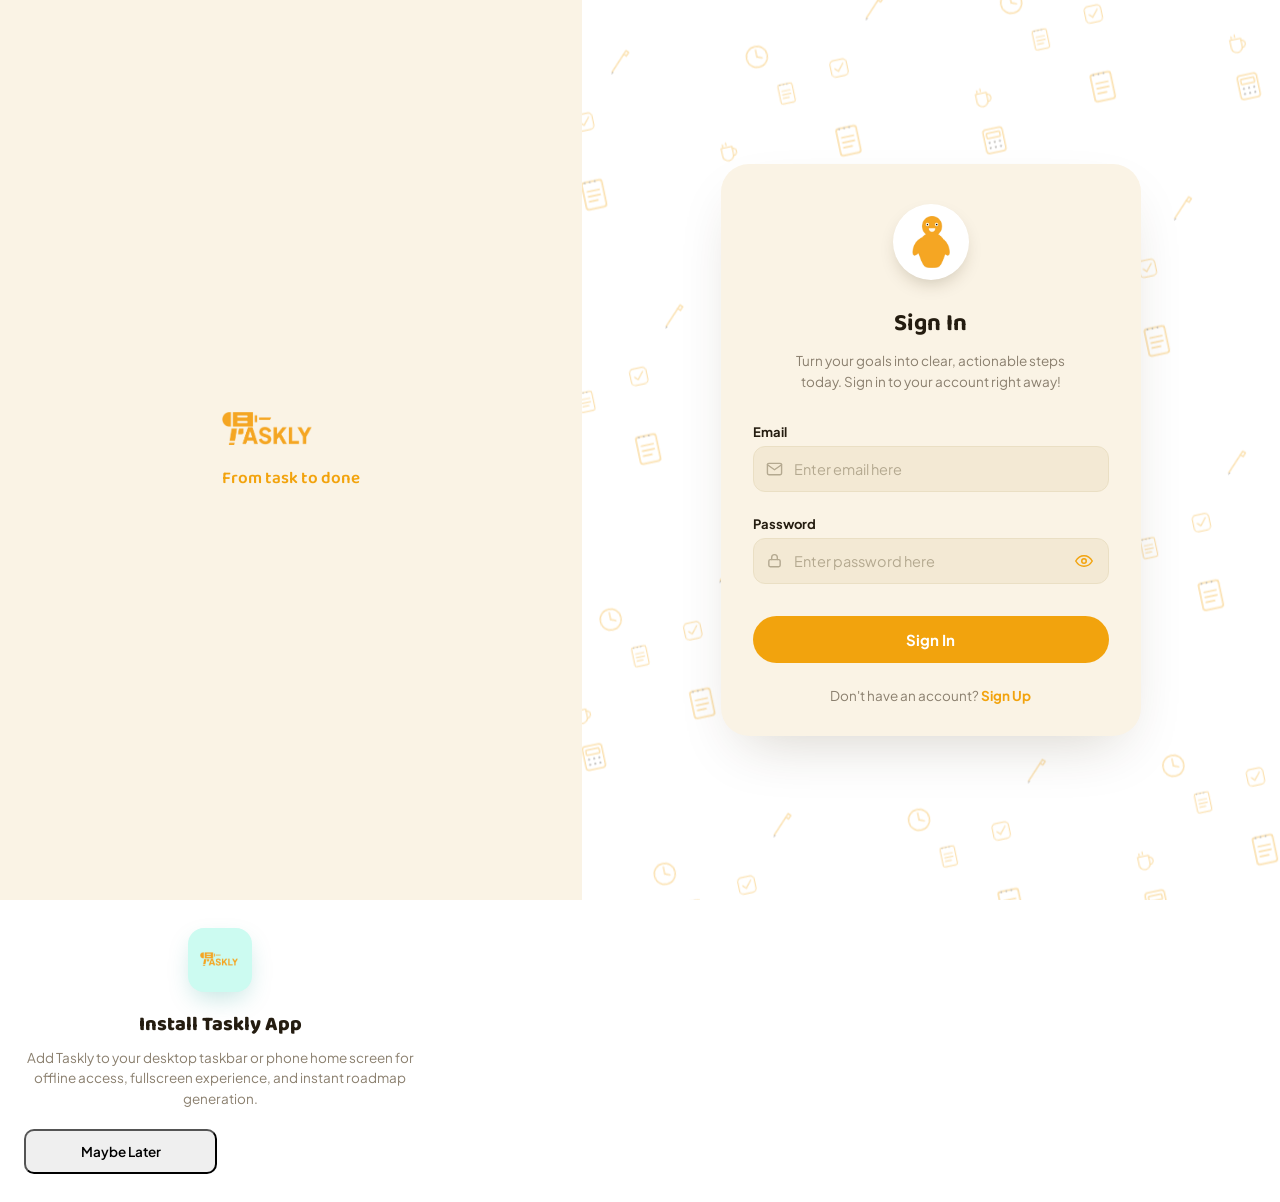
==== commit 08e9e560: "pwa?" ====
--- a/index.html
+++ b/index.html
@@ -4,7 +4,14 @@
 <meta charset="UTF-8">
 <meta name="viewport" content="width=device-width, initial-scale=1.0">
 <title>Taskly — Dashboard</title>
-<link rel="shortcut icon" href="assets/tasklylogo.png" type="image/png">
+<link rel="shortcut icon"  href="assets/Icon.png" type="image/png">
+<link rel="manifest" href="manifest.json">
+<meta name="theme-color" content="#0D9488">
+<meta name="mobile-web-app-capable" content="yes">
+<meta name="apple-mobile-web-app-capable" content="yes">
+<meta name="apple-mobile-web-app-status-bar-style" content="black-translucent">
+<meta name="apple-mobile-web-app-title" content="Taskly">
+<link rel="apple-touch-icon" href="assets/Icon.png">
 <link rel="preconnect" href="https://fonts.googleapis.com">
 <link rel="preconnect" href="https://fonts.gstatic.com" crossorigin>
 <link href="https://fonts.googleapis.com/css2?family=Baloo+2:wght@600;700&family=Plus+Jakarta+Sans:wght@400;500;600;700&display=swap" rel="stylesheet">
@@ -29,7 +36,7 @@
     <symbol id="ic-route" viewBox="0 0 24 24"><circle cx="6" cy="6" r="2.5"/><circle cx="18" cy="18" r="2.5"/><path d="M6 8.5V13a4 4 0 0 0 4 4h4"/></symbol>
     <symbol id="ic-bell" viewBox="0 0 24 24"><path d="M6 9a6 6 0 0 1 12 0c0 4 1.5 5.5 2 6H4c.5-.5 2-2 2-6Z"/><path d="M10 19a2 2 0 0 0 4 0"/></symbol>
     <symbol id="ic-user" viewBox="0 0 24 24"><circle cx="12" cy="8" r="4"/><path d="M4 21c0-4.4 3.6-8 8-8s8 3.6 8 8"/></symbol>
-    <symbol id="ic-gear" viewBox="0 0 24 24"><circle cx="12" cy="12" r="3"/><path d="M19.4 13a1.7 1.7 0 0 0 .3 1.9l.1.1a2 2 0 1 1-2.8 2.8l-.1-.1a1.7 1.7 0 0 0-1.9-.3 1.7 1.7 0 0 0-1 1.5V19a2 2 0 1 1-4 0v-.1a1.7 1.7 0 0 0-1-1.6 1.7 1.7 0 0 0-1.9.3l-.1.1a2 2 0 1 1-2.8-2.8l.1-.1a1.7 1.7 0 0 0 .3-1.9 1.7 1.7 0 0 0-1.5-1H4a2 2 0 1 1 0-4h.1a1.7 1.7 0 0 0 1.6-1 1.7 1.7 0 0 0-.3-1.9l-.1-.1a2 2 0 1 1 2.8-2.8l.1.1a1.7 1.7 0 0 0 1.9.3H10a1.7 1.7 0 0 0 1-1.5V4a2 2 0 1 1 4 0v.1a1.7 1.7 0 0 0 1 1.5 1.7 1.7 0 0 0 1.9-.3l.1-.1a2 2 0 1 1 2.8 2.8l-.1.1a1.7 1.7 0 0 0-.3 1.9V10a1.7 1.7 0 0 0 1.5 1H20a2 2 0 1 1 0 4h-.1a1.7 1.7 0 0 0-1.5 1Z"/></symbol>
+    <symbol id="ic-gear" viewBox="0 0 24 24"><path d="M12.22 2h-.44a2 2 0 0 0-2 2v.18a2 2 0 0 1-1 1.73l-.43.25a2 2 0 0 1-2 0l-.15-.08a2 2 0 0 0-2.73.73l-.22.38a2 2 0 0 0 .73 2.73l.15.1a2 2 0 0 1 1 1.72v.51a2 2 0 0 1-1 1.74l-.15.09a2 2 0 0 0-.73 2.73l.22.38a2 2 0 0 0 2.73.73l.15-.08a2 2 0 0 1 2 0l.43.25a2 2 0 0 1 1 1.73V20a2 2 0 0 0 2 2h.44a2 2 0 0 0 2-2v-.18a2 2 0 0 1 1-1.73l.43-.25a2 2 0 0 1 2 0l.15.08a2 2 0 0 0 2.73-.73l.22-.39a2 2 0 0 0-.73-2.73l-.15-.08a2 2 0 0 1-1-1.74v-.5a2 2 0 0 1 1-1.74l.15-.09a2 2 0 0 0 .73-2.73l-.22-.38a2 2 0 0 0-2.73-.73l-.15.08a2 2 0 0 1-2 0l-.43-.25a2 2 0 0 1-1-1.73V4a2 2 0 0 0-2-2z"/><circle cx="12" cy="12" r="3"/></symbol>
     <symbol id="ic-menu" viewBox="0 0 24 24"><line x1="4" y1="7" x2="20" y2="7"/><line x1="4" y1="12" x2="20" y2="12"/><line x1="4" y1="17" x2="20" y2="17"/></symbol>
     <symbol id="ic-close" viewBox="0 0 24 24"><line x1="6" y1="6" x2="18" y2="18"/><line x1="18" y1="6" x2="6" y2="18"/></symbol>
     <symbol id="ic-send" viewBox="0 0 24 24"><path d="M4 12h15"/><path d="M13 6l6 6-6 6"/></symbol>
@@ -41,7 +48,7 @@
     <symbol id="ic-car" viewBox="0 0 24 24"><path d="M4 16V11l2-4h12l2 4v5"/><path d="M4 16h16"/><circle cx="7.5" cy="16" r="1.6"/><circle cx="16.5" cy="16" r="1.6"/></symbol>
     <symbol id="ic-pot" viewBox="0 0 24 24"><path d="M4 11h16v4a5 5 0 0 1-5 5H9a5 5 0 0 1-5-5Z"/><path d="M2 11h20"/><path d="M8 11V8a4 4 0 0 1 8 0v3"/></symbol>
     <symbol id="ic-wrench" viewBox="0 0 24 24"><path d="M14.5 6.5a4 4 0 0 0-5.4 4.8L4 16.4V20h3.6l5.1-5.1a4 4 0 0 0 4.8-5.4L15 12l-3-3Z"/></symbol>
-    <symbol id="ic-flame" viewBox="0 0 24 24"><path d="M12 2c1 3-3 4-3 8a3 3 0 0 0 6 0c1 1 2 2.5 2 4.5A5.5 5.5 0 0 1 6 14.5C6 9 12 7 12 2Z"/></symbol>
+    <symbol id="ic-flame" viewBox="0 0 24 24"><path d="M8.5 14.5A2.5 2.5 0 0 0 11 12c0-1.38-.5-2-1-3-1.072-2.143-.224-4.054 2-6 .5 2.5 2 4.9 4 6.5 2 1.6 3 3.5 3 5.5a7 7 0 1 1-14 0c0-1.153.433-2.294 1-3a2.5 2.5 0 0 0 2.5 2.5z"/></symbol>
     <symbol id="ic-check" viewBox="0 0 24 24"><path d="M4 12l5 5 11-11"/></symbol>
     <symbol id="ic-logout" viewBox="0 0 24 24"><path d="M9 21H5a2 2 0 0 1-2-2V5a2 2 0 0 1 2-2h4"/><path d="M16 17l5-5-5-5"/><path d="M21 12H9"/></symbol>
   </defs>
@@ -57,7 +64,7 @@
     <div class="sidebar-header-box">
       <a href="dashboard.html" class="sidebar-brand">
         <div class="sidebar-brand-icon" id="sidebarBrandIcon" title="Taskly Workspace">
-          <img src="assets/tasklylogo.png" alt="Taskly">
+          <img src="assets/Icon.png" alt="Taskly">
         </div>
         <div class="sidebar-brand-info">
           <span class="sidebar-brand-title">Taskly</span>
@@ -142,14 +149,6 @@
           </svg>
         </a>
       </div>
-
-      <div class="sidebar-footer">
-        <div class="sidebar-theme-switch" id="sidebarThemeSwitch" title="Toggle Light / Dark mode">
-          <svg class="sidebar-theme-icon is-sun" viewBox="0 0 24 24" fill="none" stroke="currentColor" stroke-width="2" stroke-linecap="round" stroke-linejoin="round"><circle cx="12" cy="12" r="5"/><line x1="12" y1="1" x2="12" y2="3"/><line x1="12" y1="21" x2="12" y2="23"/><line x1="4.22" y1="4.22" x2="5.64" y2="5.64"/><line x1="18.36" y1="18.36" x2="19.78" y2="19.78"/><line x1="1" y1="12" x2="3" y2="12"/><line x1="21" y1="12" x2="23" y2="12"/><line x1="4.22" y1="19.78" x2="5.64" y2="18.36"/><line x1="18.36" y1="5.64" x2="19.78" y2="4.22"/></svg>
-          <div class="sidebar-theme-toggle-pill"><span class="sidebar-theme-toggle-dot"></span></div>
-          <svg class="sidebar-theme-icon is-moon" viewBox="0 0 24 24" fill="none" stroke="currentColor" stroke-width="2" stroke-linecap="round" stroke-linejoin="round"><path d="M21 12.79A9 9 0 1 1 11.21 3 7 7 0 0 0 21 12.79z"/></svg>
-        </div>
-      </div>
     </div>
   </aside>
 
@@ -164,6 +163,10 @@
         <span class="topbar-title">Taskly</span>
       </div>
       <div class="topbar-right">
+        <button class="icon-btn-ghost navbar-theme-btn" id="navbarThemeBtn" aria-label="Toggle Light / Dark Mode" title="Toggle theme">
+          <svg class="theme-icon-sun" viewBox="0 0 24 24" fill="none" stroke="currentColor" stroke-width="1.8" stroke-linecap="round" stroke-linejoin="round"><circle cx="12" cy="12" r="5"/><line x1="12" y1="1" x2="12" y2="3"/><line x1="12" y1="21" x2="12" y2="23"/><line x1="4.22" y1="4.22" x2="5.64" y2="5.64"/><line x1="18.36" y1="18.36" x2="19.78" y2="19.78"/><line x1="1" y1="12" x2="3" y2="12"/><line x1="21" y1="12" x2="23" y2="12"/><line x1="4.22" y1="19.78" x2="5.64" y2="18.36"/><line x1="18.36" y1="5.64" x2="19.78" y2="4.22"/></svg>
+          <svg class="theme-icon-moon" viewBox="0 0 24 24" fill="none" stroke="currentColor" stroke-width="1.8" stroke-linecap="round" stroke-linejoin="round" style="display:none;"><path d="M21 12.79A9 9 0 1 1 11.21 3 7 7 0 0 0 21 12.79z"/></svg>
+        </button>
         <button class="icon-btn-ghost" id="streakBtn" aria-label="Your streak">
           <svg viewBox="0 0 24 24" fill="currentColor" stroke="none"><use href="#ic-flame"/></svg>
           <span class="badge-count" id="streakBadge">5</span>
@@ -258,6 +261,7 @@
               <svg viewBox="0 0 24 24" fill="none" stroke="currentColor" stroke-width="2.2" stroke-linecap="round" stroke-linejoin="round"><use href="#ic-send"/></svg>
             </button>
           </div>
+          <div class="chat-conversation-view" id="chatConversationView" style="display:none;"></div>
         </div>
 
         <button class="btn-add-roadmap" id="addRoadmapBtn" type="button">
@@ -282,10 +286,7 @@
   </div>
 </div>
 
-<button class="help-bubble" id="nodiBtn" type="button">
-  <img src="assets/Nodi.png" alt="">
-  Need help? Ask Nodi
-</button>
+
 
 <!-- ============ Notifications dropdown ============ -->
 <div class="dropdown-panel" id="notifPanel" role="menu" aria-label="Notifications">
@@ -353,9 +354,22 @@
   </div>
 </div>
 
-    <div class="streak-countdown-box">
-      <p class="streak-countdown-label">Streak resets in</p>
-      <p class="streak-countdown" id="streakCountdown">--:--:--</p>
+<!-- ============ Custom Rename Roadmap modal ============ -->
+<div class="modal-overlay" id="renameRoadmapModal">
+  <div class="modal" role="dialog" aria-modal="true" aria-label="Rename roadmap">
+    <div class="modal-header">
+      <h3>Rename Roadmap</h3>
+      <button class="modal-close" data-close-modal="renameRoadmapModal" aria-label="Close">
+        <svg viewBox="0 0 24 24" fill="none" stroke="currentColor" stroke-width="2" stroke-linecap="round"><use href="#ic-close"/></svg>
+      </button>
+    </div>
+    <p class="modal-sub">Enter a new name for this roadmap.</p>
+    <div style="margin: 16px 0;">
+      <input type="text" class="modal-input" id="customRenameInput" placeholder="Roadmap title…" maxlength="120">
+    </div>
+    <div class="modal-actions" style="display:flex; justify-content:flex-end; gap:10px; margin-top:16px;">
+      <button class="btn-ghost" type="button" data-close-modal="renameRoadmapModal">Cancel</button>
+      <button class="btn-solid" id="customRenameSaveBtn" type="button">Save Changes</button>
     </div>
   </div>
 </div>
@@ -489,6 +503,7 @@
 <div class="toast" id="toast" role="status" aria-live="polite"></div>
 
 <script src="js/api.js"></script>
+<script src="js/pwa.js"></script>
 <script src="js/streak.js"></script>
 <script src="js/sidebar.js"></script>
 <script src="js/nodi.js"></script>
--- a/css/dashboard.css
+++ b/css/dashboard.css
@@ -89,6 +89,8 @@
 [data-theme="dark"] .chat-textarea,
 [data-theme="dark"] .modal-textarea,
 [data-theme="dark"] .modal-input {
+  background: #1A2538;
+  border-color: #1E293B;
   color: #F1F5F9;
 }
 
@@ -704,6 +706,88 @@
 .send-btn:disabled { opacity: .5; pointer-events: none; }
 .send-btn svg { width: 16px; height: 16px; }
 
+/* --- Inline Homepage Conversation View --- */
+.chat-conversation-view {
+  margin-top: 12px;
+  padding-top: 12px;
+  border-top: 1px solid var(--color-border);
+  display: flex;
+  flex-direction: column;
+  gap: 10px;
+  max-height: 280px;
+  overflow-y: auto;
+}
+
+.home-chat-bubble {
+  max-width: 90%;
+  padding: 10px 14px;
+  border-radius: 14px;
+  font-size: 13.5px;
+  line-height: 1.5;
+  word-break: break-word;
+  animation: bubblePop 0.2s cubic-bezier(0.16, 1, 0.3, 1);
+}
+
+.home-chat-bubble.from-user {
+  align-self: flex-end;
+  background: var(--color-teal);
+  color: var(--color-white);
+  border-bottom-right-radius: 4px;
+}
+
+.home-chat-bubble.from-nodi {
+  align-self: flex-start;
+  background: var(--color-cream-soft);
+  color: var(--color-ink);
+  border: 1px solid var(--color-border);
+  border-bottom-left-radius: 4px;
+}
+
+[data-theme="dark"] .home-chat-bubble.from-nodi {
+  background: #1E293B;
+  color: #F1F5F9;
+  border-color: #334155;
+}
+
+.home-chat-indicator {
+  display: inline-flex;
+  align-items: center;
+  gap: 8px;
+  margin-top: 6px;
+  padding: 6px 12px;
+  border-radius: 8px;
+  background: var(--color-teal-tint);
+  color: var(--color-teal-deep);
+  font-size: 12px;
+  font-weight: 600;
+  border: 1px solid rgba(13, 148, 136, 0.2);
+}
+
+.home-chat-indicator.is-failed {
+  background: #FEE2E2;
+  color: #DC2626;
+  border-color: #FCA5A5;
+}
+
+.home-chat-indicator .view-link {
+  color: var(--color-teal-deep);
+  text-decoration: underline;
+  font-weight: 700;
+  margin-left: 4px;
+}
+
+.spinner-ring {
+  display: inline-block;
+  width: 14px;
+  height: 14px;
+  border: 2px solid currentColor;
+  border-top-color: transparent;
+  border-radius: 50%;
+  animation: spin 0.8s linear infinite;
+  flex-shrink: 0;
+}
+@keyframes spin { to { transform: rotate(360deg); } }
+
 /* --- Add roadmap button --- */
 .btn-add-roadmap {
   display: flex;
@@ -911,7 +995,21 @@
 .btn-ghost:hover { background: var(--color-cream-soft); color: var(--color-ink); border-color: var(--color-ink-soft); }
 .btn-ghost:active { transform: scale(.96); }
 
-/* --- Add Roadmap modal --- */
+/* --- Modals --- */
+.modal-input {
+  width: 100%;
+  padding: 11px 14px;
+  border-radius: var(--radius-sm);
+  border: 1.5px solid var(--color-border);
+  background: var(--color-white);
+  font-family: inherit;
+  font-size: 14px;
+  color: var(--color-ink);
+  transition: border-color .2s ease, box-shadow .2s ease;
+}
+.modal-input:focus { outline: none; border-color: var(--color-teal); box-shadow: var(--shadow-focus); }
+.modal-input::placeholder { color: var(--color-ink-faint); }
+
 .modal-textarea {
   width: 100%;
   min-height: 90px;
@@ -1036,63 +1134,8 @@
   line-height: 1;
 }
 
-/* --- Streak modal --- */
-#streakOverlay {
-  align-items: flex-start;
-  justify-content: flex-end;
-  padding: 68px var(--sp-4) var(--sp-4);
-  background: rgba(36, 28, 16, .22);
-}
-#streakOverlay .modal-streak {
-  width: 340px;
-  max-width: calc(100vw - 32px);
-  margin-top: 0;
-  text-align: center;
-  border: 1px solid var(--color-border);
-  box-shadow: var(--shadow-card);
-  transform: translateY(-10px) scale(0.98);
-  transform-origin: top right;
-}
-#streakOverlay.is-open .modal-streak {
-  transform: translateY(0) scale(1);
-}
-.modal-streak { text-align: center; }
-.streak-flame-big {
-  width: 60px; height: 60px;
-  margin: 0 auto var(--sp-2);
-  border-radius: 50%;
-  background: var(--color-orange-tint);
-  color: var(--color-orange);
-  display: flex; align-items: center; justify-content: center;
-}
-.streak-flame-big svg { width: 30px; height: 30px; }
-.streak-count-big { font-family: var(--font-display); font-size: 30px; font-weight: 700; }
-.streak-sub { font-size: 13px; color: var(--color-ink-soft); margin: 2px 0 var(--sp-4); }
-
-.streak-week { display: flex; justify-content: center; gap: 8px; margin-bottom: var(--sp-4); }
-.streak-day { display: flex; flex-direction: column; align-items: center; gap: 6px; font-size: 10.5px; color: var(--color-ink-soft); }
-.streak-day-dot {
-  width: 26px; height: 26px; border-radius: 50%;
-  background: var(--color-border);
-  display: flex; align-items: center; justify-content: center;
-  color: transparent;
-}
-.streak-day-dot svg { width: 12px; height: 12px; }
-.streak-day-dot.is-active { background: var(--color-success); color: var(--color-white); }
-.streak-day-dot.is-today { box-shadow: 0 0 0 2px var(--color-orange); }
-
-.streak-countdown-box {
-  background: var(--color-cream-soft);
-  border-radius: var(--radius-md);
-  padding: var(--sp-3);
-  margin-bottom: var(--sp-2);
-}
-.streak-countdown-label { font-size: 11.5px; color: var(--color-ink-soft); margin-bottom: 4px; }
-.streak-countdown {
-  font-family: var(--font-display);
-  font-size: 24px;
-  font-weight: 700;
-  letter-spacing: .02em;
+/* --- Streak modal (managed by css/streak.css) --- */
+  .modal-streak-dropdown{letter-spacing: .02em;
   font-variant-numeric: tabular-nums;
 }
 
@@ -1103,19 +1146,29 @@
   position: fixed;
   top: 64px;
   right: var(--sp-4);
-  width: 340px;
-  max-width: calc(100vw - 32px);
+  width: min(360px, calc(100vw - 24px));
+  max-width: calc(100vw - 24px);
   background: var(--color-cream);
   border-radius: var(--radius-md);
-  box-shadow: var(--shadow-card);
+  box-shadow: 0 16px 40px -10px rgba(0, 0, 0, 0.25), 0 0 0 1px var(--color-border);
   border: 1px solid var(--color-border);
-  z-index: 150;
+  z-index: 2500;
   opacity: 0;
   transform: translateY(-8px);
   pointer-events: none;
   transition: opacity .2s ease, transform .2s var(--ease-snap);
 }
 .dropdown-panel.is-open { opacity: 1; transform: translateY(0); pointer-events: auto; }
+
+@media (max-width: 600px) {
+  .dropdown-panel {
+    top: 60px;
+    right: 12px;
+    left: auto;
+    width: calc(100vw - 24px);
+    max-width: calc(100vw - 24px);
+  }
+}
 
 .dropdown-header {
   padding: 14px 16px;
@@ -1145,27 +1198,8 @@
 .view-all-btn:hover { background: var(--color-cream-soft); }
 
 /* ============================================================
-   ASK NODI — chat modal
+   ASK NODI (Styles defined in css/nodi.css)
    ============================================================ */
-#nodiOverlay {
-  align-items: flex-end;
-  justify-content: flex-end;
-  padding: var(--sp-4);
-  background: rgba(36, 28, 16, .22);
-}
-#nodiOverlay .modal-nodi {
-  width: 380px;
-  max-width: calc(100vw - 32px);
-  margin-bottom: 56px;
-  border: 1px solid var(--color-border);
-  box-shadow: 0 24px 60px -16px rgba(60, 42, 10, 0.35);
-  transform: translateY(12px) scale(0.98);
-  transform-origin: bottom right;
-}
-#nodiOverlay.is-open .modal-nodi {
-  transform: translateY(0) scale(1);
-}
-.modal-nodi { max-width: 400px; padding: 0; display: flex; flex-direction: column; }
 
 .nodi-header {
   display: flex; align-items: center; gap: 10px;
--- a/css/sidebar.css
+++ b/css/sidebar.css
@@ -65,7 +65,7 @@
 /* ----------------- Base Sidebar ----------------- */
 .sidebar {
   width: var(--sb-width);
-  height: 100vh;
+  height: 100%;
   position: fixed;
   top: 0;
   left: 0;
@@ -107,28 +107,33 @@
 }
 
 .sidebar-brand-icon {
-  width: 38px;
-  height: 38px;
-  min-width: 38px;
+  width: 40px;
+  height: 40px;
+  min-width: 40px;
   border-radius: 12px;
-  background: #F0FDFA;
-  border: 1px solid #CCFBF1;
-  display: flex;
-  align-items: center;
-  justify-content: center;
-  box-shadow: 0 2px 6px rgba(13, 148, 136, 0.08);
-  transition: transform 0.15s ease, background 0.2s ease;
+  background: rgba(46, 142, 134, 0.08);
+  border: 1px solid rgba(46, 142, 134, 0.18);
+  display: flex;
+  align-items: center;
+  justify-content: center;
+  box-shadow: 0 2px 8px rgba(13, 148, 136, 0.12);
+  transition: transform 0.15s ease, background 0.2s ease, border-color 0.2s ease;
+  overflow: hidden;
+  padding: 4px;
 }
 
 [data-theme="dark"] .sidebar-brand-icon {
-  background: #112933;
-  border-color: #164E63;
+  background: rgba(46, 142, 134, 0.16);
+  border-color: rgba(46, 142, 134, 0.32);
 }
 
 .sidebar-brand-icon img {
-  width: 22px;
-  height: 22px;
+  width: 100%;
+  height: 100%;
+  max-width: 32px;
+  max-height: 32px;
   object-fit: contain;
+  display: block;
 }
 
 .sidebar-brand-info {
@@ -805,9 +810,10 @@
 @media (max-width: 900px) {
   .sidebar {
     width: var(--sb-mobile-width) !important;
+    max-width: 85vw !important;
     transform: translate3d(-100%, 0, 0) !important;
     box-shadow: 0 0 40px rgba(0, 0, 0, 0.35);
-    z-index: 2200;
+    z-index: 12000 !important;
     will-change: transform;
     border-right: none;
   }
@@ -871,11 +877,6 @@
     padding: 6px 8px !important;
     justify-content: space-between !important;
   }
-  body.sidebar-is-collapsed .sidebar-theme-switch {
-    width: 100% !important;
-    padding: 6px 12px !important;
-    justify-content: space-between !important;
-  }
 
   .drawer-overlay {
     position: fixed;
@@ -883,7 +884,7 @@
     background: rgba(15, 23, 42, 0.55);
     backdrop-filter: blur(4px);
     -webkit-backdrop-filter: blur(4px);
-    z-index: 2100;
+    z-index: 11900 !important;
     opacity: 0;
     pointer-events: none;
     transition: opacity 0.28s cubic-bezier(0.16, 1, 0.3, 1);
@@ -894,3 +895,281 @@
     pointer-events: auto;
   }
 }
+
+/* Hide chatbot floating button & modal when mobile sidebar drawer is open */
+body.drawer-open #nodiOverlay,
+body.drawer-open .nodi-floating-trigger {
+  opacity: 0 !important;
+  visibility: hidden !important;
+  pointer-events: none !important;
+}
+
+/* Navbar Theme Toggle Button */
+.navbar-theme-btn {
+  display: inline-flex;
+  align-items: center;
+  justify-content: center;
+  cursor: pointer;
+  color: var(--color-ink-soft, #64748B);
+  transition: color 0.2s ease, transform 0.15s ease;
+}
+.navbar-theme-btn:hover {
+  color: var(--color-ink, #0F172A);
+  transform: scale(1.05);
+}
+.navbar-theme-btn svg {
+  width: 20px;
+  height: 20px;
+}
+[data-theme="dark"] .navbar-theme-btn .theme-icon-sun {
+  display: none !important;
+}
+[data-theme="dark"] .navbar-theme-btn .theme-icon-moon {
+  display: block !important;
+  color: #38BDF8;
+}
+[data-theme="light"] .navbar-theme-btn .theme-icon-sun,
+:root:not([data-theme="dark"]) .navbar-theme-btn .theme-icon-sun {
+  display: block !important;
+  color: #F59E0B;
+}
+[data-theme="light"] .navbar-theme-btn .theme-icon-moon,
+:root:not([data-theme="dark"]) .navbar-theme-btn .theme-icon-moon {
+  display: none !important;
+}
+
+/* ============================================================
+   UNIVERSAL NAVBAR NOTIFICATION DROPDOWN PANEL
+   ============================================================ */
+#notifPanel,
+.dropdown-panel:not(.modal-streak-dropdown) {
+  position: fixed !important;
+  top: 68px !important;
+  right: 24px !important;
+  width: 360px !important;
+  max-width: calc(100vw - 32px) !important;
+  background: #FFFFFF !important;
+  color: #0F172A !important;
+  border-radius: 16px !important;
+  box-shadow: 0 20px 45px -10px rgba(15, 23, 42, 0.18), 0 0 0 1px rgba(15, 23, 42, 0.08) !important;
+  border: 1px solid #E2E8F0 !important;
+  z-index: 10500 !important;
+  opacity: 0 !important;
+  visibility: hidden !important;
+  transform: translateY(-8px) scale(0.98) !important;
+  pointer-events: none !important;
+  transition: opacity 0.2s cubic-bezier(0.16, 1, 0.3, 1), transform 0.2s cubic-bezier(0.16, 1, 0.3, 1), visibility 0.2s ease !important;
+  box-sizing: border-box !important;
+  overflow: hidden !important;
+  font-family: 'Plus Jakarta Sans', -apple-system, BlinkMacSystemFont, sans-serif !important;
+}
+
+#notifPanel.is-open,
+.dropdown-panel:not(.modal-streak-dropdown).is-open {
+  opacity: 1 !important;
+  visibility: visible !important;
+  transform: translateY(0) scale(1) !important;
+  pointer-events: auto !important;
+}
+
+[data-theme="dark"] #notifPanel,
+[data-theme="dark"] .dropdown-panel:not(.modal-streak-dropdown) {
+  background: #0F172A !important;
+  color: #F8FAFC !important;
+  border-color: #1E293B !important;
+  box-shadow: 0 20px 50px -10px rgba(0, 0, 0, 0.6), 0 0 0 1px rgba(255, 255, 255, 0.08) !important;
+}
+
+#notifPanel .dropdown-header {
+  padding: 14px 16px !important;
+  font-weight: 700 !important;
+  font-size: 14px !important;
+  border-bottom: 1px solid #F1F5F9 !important;
+  display: flex !important;
+  align-items: center !important;
+  justify-content: space-between !important;
+  background: #F8FAFC !important;
+  color: #0F172A !important;
+}
+
+[data-theme="dark"] #notifPanel .dropdown-header {
+  background: #131B2E !important;
+  border-bottom-color: #1E293B !important;
+  color: #F8FAFC !important;
+}
+
+#notifPanel .notif-dropdown-list {
+  max-height: 340px !important;
+  overflow-y: auto !important;
+  overscroll-behavior: contain !important;
+}
+
+#notifPanel .notif-dropdown-list::-webkit-scrollbar {
+  width: 5px;
+}
+#notifPanel .notif-dropdown-list::-webkit-scrollbar-thumb {
+  background: #CBD5E1;
+  border-radius: 4px;
+}
+[data-theme="dark"] #notifPanel .notif-dropdown-list::-webkit-scrollbar-thumb {
+  background: #334155;
+}
+
+#notifPanel .notif-item {
+  display: flex !important;
+  gap: 12px !important;
+  padding: 12px 16px !important;
+  border-bottom: 1px solid #F1F5F9 !important;
+  transition: background 0.15s ease !important;
+  cursor: pointer !important;
+  text-decoration: none !important;
+}
+
+#notifPanel .notif-item:last-child {
+  border-bottom: none !important;
+}
+
+#notifPanel .notif-item:hover {
+  background: rgba(13, 148, 136, 0.06) !important;
+}
+
+[data-theme="dark"] #notifPanel .notif-item {
+  border-bottom-color: #1E293B !important;
+}
+
+[data-theme="dark"] #notifPanel .notif-item:hover {
+  background: rgba(13, 148, 136, 0.12) !important;
+}
+
+#notifPanel .notif-item.is-unread {
+  background: rgba(13, 148, 136, 0.04) !important;
+}
+
+[data-theme="dark"] #notifPanel .notif-item.is-unread {
+  background: rgba(13, 148, 136, 0.09) !important;
+}
+
+#notifPanel .dropdown-footer {
+  padding: 10px 16px !important;
+  text-align: center !important;
+  border-top: 1px solid #F1F5F9 !important;
+  background: #F8FAFC !important;
+}
+
+[data-theme="dark"] #notifPanel .dropdown-footer {
+  background: #131B2E !important;
+  border-top-color: #1E293B !important;
+}
+
+#notifPanel .view-all-btn {
+  display: block !important;
+  color: #0D9488 !important;
+  font-weight: 700 !important;
+  font-size: 13px !important;
+  text-decoration: none !important;
+  padding: 6px 12px !important;
+  border-radius: 8px !important;
+  transition: background 0.15s ease, color 0.15s ease !important;
+}
+
+#notifPanel .view-all-btn:hover {
+  background: rgba(13, 148, 136, 0.1) !important;
+  color: #0F766E !important;
+}
+
+[data-theme="dark"] #notifPanel .view-all-btn {
+  color: #2DD4BF !important;
+}
+
+[data-theme="dark"] #notifPanel .view-all-btn:hover {
+  background: rgba(45, 212, 191, 0.15) !important;
+  color: #5EEAD4 !important;
+}
+
+@media (max-width: 600px) {
+  #notifPanel,
+  .dropdown-panel:not(.modal-streak-dropdown) {
+    top: 62px !important;
+    right: 12px !important;
+    left: auto !important;
+    width: calc(100vw - 24px) !important;
+    max-width: calc(100vw - 24px) !important;
+  }
+}
+
+/* ============================================================
+   PWA INSTALLATION UI & MODAL STYLES
+   ============================================================ */
+.sidebar-pwa-btn {
+  background: none;
+  border: none;
+  width: 100%;
+  cursor: pointer;
+}
+
+.sidebar-pwa-btn:hover .sidebar-link-icon svg {
+  transform: translateY(2px);
+  transition: transform 0.2s cubic-bezier(0.16, 1, 0.3, 1);
+}
+
+.pwa-status-badge.is-installed {
+  background: #D1FAE5 !important;
+  color: #065F46 !important;
+  border: 1px solid #A7F3D0 !important;
+}
+
+[data-theme="dark"] .pwa-status-badge {
+  background: #1E293B !important;
+  color: #94A3B8 !important;
+}
+
+[data-theme="dark"] .pwa-status-badge.is-installed {
+  background: rgba(16, 185, 129, 0.15) !important;
+  color: #34D399 !important;
+  border-color: rgba(16, 185, 129, 0.3) !important;
+}
+
+.pwa-install-modal {
+  background: #FFFFFF !important;
+  border-radius: 20px !important;
+  border: 1px solid #E2E8F0 !important;
+  box-shadow: 0 25px 50px -12px rgba(15, 23, 42, 0.25) !important;
+  animation: pwaModalPop 0.25s cubic-bezier(0.16, 1, 0.3, 1);
+}
+
+[data-theme="dark"] .pwa-install-modal {
+  background: #0F172A !important;
+  border-color: #1E293B !important;
+  color: #F8FAFC !important;
+  box-shadow: 0 25px 60px -12px rgba(0, 0, 0, 0.7) !important;
+}
+
+[data-theme="dark"] #pwaModalDesktopGuide {
+  background: #1E293B !important;
+  border-color: #334155 !important;
+  color: #F1F5F9 !important;
+}
+
+[data-theme="dark"] #pwaModalDesktopGuide p {
+  color: #F8FAFC !important;
+}
+
+[data-theme="dark"] #pwaModalDesktopGuide ul {
+  color: #CBD5E1 !important;
+}
+
+[data-theme="dark"] #pwaModalIosGuide ol {
+  color: #F1F5F9 !important;
+}
+
+@keyframes pwaModalPop {
+  0% {
+    opacity: 0;
+    transform: scale(0.94) translateY(8px);
+  }
+  100% {
+    opacity: 1;
+    transform: scale(1) translateY(0);
+  }
+}
+
--- a/css/streak.css
+++ b/css/streak.css
@@ -1,49 +1,51 @@
 /* ==========================================================
    TASKLY — streak.css
-   Dropdown Panel for Streak (matches Notifications Dropdown)
+   Modern, Gamified Dropdown Panel for Streak Tracker
    ========================================================== */
 
 #streakOverlay,
+.modal-streak-dropdown,
 .streak-dropdown-panel {
-  position: fixed;
-  top: 64px;
-  right: 68px;
-  width: 340px;
-  max-width: calc(100vw - 32px);
-  background: #FFFFFF;
-  border-radius: 16px;
-  box-shadow: 0 16px 36px -6px rgba(15, 23, 42, 0.18), 0 0 0 1px rgba(15, 23, 42, 0.05);
-  border: 1px solid #E2E8F0;
-  z-index: 1050;
+  position: fixed !important;
+  top: 68px !important;
+  right: 72px !important;
+  width: 320px !important;
+  max-width: calc(100vw - 32px) !important;
+  background: #FFFFFF !important;
+  border-radius: 18px !important;
+  box-shadow: 0 20px 45px -10px rgba(15, 23, 42, 0.18), 0 0 0 1px rgba(15, 23, 42, 0.06) !important;
+  border: 1px solid #E2E8F0 !important;
+  z-index: 10500 !important;
   opacity: 0;
   visibility: hidden;
-  transform: translateY(-8px);
+  transform: translateY(-8px) scale(0.97);
   pointer-events: none;
-  transition: opacity 0.2s ease, transform 0.2s cubic-bezier(0.16, 1, 0.3, 1), visibility 0.2s ease;
+  transition: opacity 0.22s cubic-bezier(0.16, 1, 0.3, 1), transform 0.22s cubic-bezier(0.16, 1, 0.3, 1), visibility 0.22s ease;
   box-sizing: border-box;
   font-family: 'Plus Jakarta Sans', -apple-system, BlinkMacSystemFont, sans-serif;
   overflow: hidden;
 }
 
 #streakOverlay.is-open,
+.modal-streak-dropdown.is-open,
 .streak-dropdown-panel.is-open {
-  opacity: 1;
-  visibility: visible;
-  transform: translateY(0);
-  pointer-events: auto;
+  opacity: 1 !important;
+  visibility: visible !important;
+  transform: translateY(0) scale(1) !important;
+  pointer-events: auto !important;
 }
 
 [data-theme="dark"] #streakOverlay,
+[data-theme="dark"] .modal-streak-dropdown,
 [data-theme="dark"] .streak-dropdown-panel {
-  background: #0F172A;
-  border-color: #1E293B;
-  color: #F8FAFC;
-  box-shadow: 0 16px 36px -6px rgba(0, 0, 0, 0.5), 0 0 0 1px rgba(255, 255, 255, 0.06);
+  background: #0F172A !important;
+  border-color: #1E293B !important;
+  color: #F8FAFC !important;
+  box-shadow: 0 20px 50px -10px rgba(0, 0, 0, 0.6), 0 0 0 1px rgba(255, 255, 255, 0.08) !important;
 }
 
 /* Header */
-#streakOverlay .dropdown-header,
-#streakOverlay .modal-header {
+#streakOverlay .dropdown-header {
   padding: 12px 16px;
   font-weight: 700;
   font-size: 13.5px;
@@ -51,34 +53,23 @@
   display: flex;
   align-items: center;
   justify-content: space-between;
-  background: #FAFAFA;
+  background: #F8FAFC;
   margin: 0;
   color: #0F172A;
 }
 
-[data-theme="dark"] #streakOverlay .dropdown-header,
-[data-theme="dark"] #streakOverlay .modal-header {
+[data-theme="dark"] #streakOverlay .dropdown-header {
   background: #111C33;
   border-color: #1E293B;
   color: #F8FAFC;
 }
 
-#streakOverlay .modal-header h3 {
-  font-size: 13.5px;
-  font-weight: 700;
-  margin: 0;
-  color: inherit;
-  display: flex;
-  align-items: center;
-  gap: 6px;
-}
-
 #streakOverlay .modal-close {
   background: transparent;
   border: none;
-  width: 26px;
-  height: 26px;
-  border-radius: 6px;
+  width: 28px;
+  height: 28px;
+  border-radius: 8px;
   display: flex;
   align-items: center;
   justify-content: center;
@@ -89,7 +80,7 @@
 }
 
 #streakOverlay .modal-close:hover {
-  background: #EDF2F7;
+  background: #E2E8F0;
   color: #0F172A;
 }
 
@@ -98,41 +89,44 @@
   color: #F8FAFC;
 }
 
-#streakOverlay .modal-close svg {
-  width: 16px;
-  height: 16px;
-}
-
-/* Streak Body Content */
+/* Body Content */
 #streakOverlay .modal-streak {
-  padding: 18px 16px;
+  padding: 22px 18px 18px;
   text-align: center;
-  background: transparent;
-  box-shadow: none;
-  border-radius: 0;
-  max-width: 100%;
+  background: transparent !important;
+  box-shadow: none !important;
+  border: none !important;
+  margin: 0 !important;
+  width: 100% !important;
+  box-sizing: border-box;
 }
 
 .streak-flame-big {
-  width: 60px;
-  height: 60px;
+  width: 68px;
+  height: 68px;
   margin: 0 auto 12px;
   border-radius: 50%;
-  background: linear-gradient(135deg, #FF6B00 0%, #FFA800 100%);
+  background: linear-gradient(135deg, #FF6B00 0%, #FF8C00 50%, #FFA500 100%);
   display: flex;
   align-items: center;
   justify-content: center;
-  color: #ffffff;
-  box-shadow: 0 8px 20px -4px rgba(255, 107, 0, 0.4);
+  color: #FFFFFF;
+  box-shadow: 0 10px 25px -4px rgba(255, 107, 0, 0.45), 0 0 0 4px rgba(255, 107, 0, 0.12);
+  animation: streakFlamePulse 2.5s ease-in-out infinite alternate;
+}
+
+@keyframes streakFlamePulse {
+  0% { transform: scale(1); box-shadow: 0 10px 25px -4px rgba(255, 107, 0, 0.45), 0 0 0 4px rgba(255, 107, 0, 0.12); }
+  100% { transform: scale(1.05); box-shadow: 0 14px 30px -4px rgba(255, 107, 0, 0.6), 0 0 0 8px rgba(255, 107, 0, 0.2); }
 }
 
 .streak-flame-big svg {
-  width: 32px;
-  height: 32px;
+  width: 36px;
+  height: 36px;
 }
 
 .streak-count-big {
-  font-size: 22px;
+  font-size: 26px;
   font-weight: 800;
   color: #0F172A;
   margin: 0 0 4px 0;
@@ -146,7 +140,7 @@
 .streak-sub {
   font-size: 12.5px;
   color: #64748B;
-  margin: 0 0 14px 0;
+  margin: 0 0 16px 0;
   line-height: 1.45;
 }
 
@@ -159,10 +153,10 @@
   display: flex;
   justify-content: space-between;
   gap: 4px;
-  margin-bottom: 14px;
-  padding: 10px 12px;
+  margin-bottom: 16px;
+  padding: 10px 8px;
   background: #F8FAFC;
-  border-radius: 12px;
+  border-radius: 14px;
   border: 1px solid #F1F5F9;
 }
 
@@ -182,15 +176,16 @@
 }
 
 .streak-day-dot {
-  width: 24px;
-  height: 24px;
+  width: 28px;
+  height: 28px;
   border-radius: 50%;
   background: #E2E8F0;
   display: flex;
   align-items: center;
   justify-content: center;
-  color: #ffffff;
+  color: #FFFFFF;
   transition: all 0.2s ease;
+  font-size: 12px;
 }
 
 [data-theme="dark"] .streak-day-dot {
@@ -198,33 +193,33 @@
 }
 
 .streak-day-dot.is-active {
-  background: #FF6B00;
-  color: #ffffff;
-  box-shadow: 0 2px 6px rgba(255, 107, 0, 0.35);
+  background: linear-gradient(135deg, #FF6B00, #FFA500);
+  color: #FFFFFF;
+  box-shadow: 0 3px 8px rgba(255, 107, 0, 0.4);
 }
 
 .streak-day-dot.is-today {
-  box-shadow: 0 0 0 2px #FF6B00, 0 2px 6px rgba(255, 107, 0, 0.35);
+  box-shadow: 0 0 0 2px #FF6B00, 0 3px 8px rgba(255, 107, 0, 0.35);
 }
 
 .streak-day-dot svg {
-  width: 13px;
-  height: 13px;
+  width: 14px;
+  height: 14px;
 }
 
 /* Countdown container */
 .streak-countdown-box {
   background: #FFF7ED;
   border: 1px solid #FFEDD5;
-  border-radius: 10px;
-  padding: 8px 12px;
+  border-radius: 12px;
+  padding: 10px 14px;
   display: flex;
   align-items: center;
   justify-content: space-between;
 }
 
 [data-theme="dark"] .streak-countdown-box {
-  background: #231B15;
+  background: #241A14;
   border-color: #432818;
 }
 
@@ -241,25 +236,26 @@
 
 .streak-countdown {
   font-family: 'JetBrains Mono', Consolas, Monaco, monospace;
-  font-size: 13px;
+  font-size: 13.5px;
   font-weight: 700;
   color: #EA580C;
   margin: 0;
-  letter-spacing: 0.02em;
+  letter-spacing: 0.03em;
 }
 
 [data-theme="dark"] .streak-countdown {
   color: #FDBA74;
 }
 
-/* Mobile Responsiveness for Dropdown */
+/* Mobile Responsiveness */
 @media (max-width: 600px) {
   #streakOverlay,
+  .modal-streak-dropdown,
   .streak-dropdown-panel {
-    top: 60px;
-    right: 12px;
-    left: 12px;
-    width: auto;
-    max-width: none;
+    top: 60px !important;
+    right: 12px !important;
+    left: 12px !important;
+    width: auto !important;
+    max-width: none !important;
   }
 }
--- a/css/nodi.css
+++ b/css/nodi.css
@@ -1,19 +1,67 @@
-/* Prevent background scrolling when Nodi modal/drawer is open */
-body.nodi-open {
-  overflow: hidden !important;
-  touch-action: none !important;
-}
-
+/* Nodi AI Chatbot Overlay - Lower Right Docked Widget */
 #nodiOverlay {
+  position: fixed;
+  bottom: 20px;
+  right: 20px;
+  top: auto;
+  left: auto;
+  width: auto;
+  height: auto;
+  background: transparent;
+  box-shadow: none;
+  z-index: 10000;
+  pointer-events: none;
+  display: flex;
+  flex-direction: column;
+  align-items: flex-end;
+  justify-content: flex-end;
+}
+#nodiOverlay.is-open {
+  pointer-events: auto;
+}
+
+/* Floating Launcher Trigger Button on bottom-right of every page */
+.nodi-floating-trigger {
   position: fixed;
   bottom: 24px;
   right: 24px;
-  z-index: 10000;
-  pointer-events: none;
-  display: flex;
-  flex-direction: column;
-  align-items: flex-end;
-  justify-content: flex-end;
+  z-index: 9999;
+  display: flex;
+  align-items: center;
+  gap: 8px;
+  padding: 8px 16px 8px 10px;
+  background: #0D9488;
+  color: #FFFFFF;
+  border: none;
+  border-radius: 9999px;
+  font-family: 'Plus Jakarta Sans', sans-serif;
+  font-size: 13.5px;
+  font-weight: 700;
+  box-shadow: 0 10px 25px -5px rgba(13, 148, 136, 0.45), 0 0 0 1px rgba(255, 255, 255, 0.2);
+  cursor: pointer;
+  transition: transform 0.2s ease, background 0.2s ease, box-shadow 0.2s ease;
+}
+.nodi-floating-trigger:hover {
+  background: #0F766E;
+  transform: translateY(-2px) scale(1.03);
+  box-shadow: 0 14px 30px -5px rgba(13, 148, 136, 0.55);
+}
+.nodi-floating-trigger:active {
+  transform: scale(0.96);
+}
+.nodi-float-avatar {
+  width: 28px;
+  height: 28px;
+  border-radius: 50%;
+  object-fit: cover;
+  background: #FFFFFF;
+  border: 1.5px solid #CCFBF1;
+}
+
+[data-theme="dark"] .nodi-floating-trigger {
+  background: #14B8A6;
+  color: #0F172A;
+  box-shadow: 0 10px 25px -5px rgba(20, 184, 166, 0.5);
 }
 
 .modal-nodi {
@@ -287,7 +335,7 @@
   font-style: italic;
 }
 
-/* Action Badges */
+/* Action Badges & Indicators */
 .nodi-action-badge {
   display: inline-flex;
   align-items: center;
@@ -302,10 +350,53 @@
   color: #0D9488;
 }
 
+.nodi-action-badge.is-generating {
+  background: #FFF7ED;
+  border-color: #FED7AA;
+  color: #C2410C;
+}
+
+.nodi-action-badge.is-done {
+  background: #E6F8F7;
+  border-color: #99F6E4;
+  color: #0D9488;
+}
+
+.nodi-action-badge.is-failed {
+  background: #FEE2E2;
+  border-color: #FCA5A5;
+  color: #DC2626;
+}
+
+.nodi-action-badge .view-link {
+  color: inherit;
+  font-weight: 700;
+  text-decoration: underline;
+  margin-left: 4px;
+}
+
 [data-theme="dark"] .nodi-action-badge {
   background: #132E35;
   border-color: #115E59;
   color: #2DD4BF;
+}
+
+[data-theme="dark"] .nodi-action-badge.is-generating {
+  background: #2E1B10;
+  border-color: #7C2D12;
+  color: #FB923C;
+}
+
+[data-theme="dark"] .nodi-action-badge.is-done {
+  background: #132E35;
+  border-color: #115E59;
+  color: #2DD4BF;
+}
+
+[data-theme="dark"] .nodi-action-badge.is-failed {
+  background: #3B1219;
+  border-color: #991B1B;
+  color: #F87171;
 }
 
 /* Typing Dots */
@@ -460,37 +551,34 @@
 /* Mobile Responsiveness for Bottom-Right Chat Window */
 @media (max-width: 600px) {
   #nodiOverlay {
-    bottom: 0;
-    right: 0;
-    left: 0;
-    top: 0;
-    background: rgba(15, 23, 42, 0.5);
-    backdrop-filter: blur(4px);
-    pointer-events: none;
-    align-items: stretch;
-    justify-content: flex-end;
-    opacity: 0;
-    visibility: hidden;
-    transition: opacity 0.25s ease, visibility 0.25s ease;
+    bottom: 12px;
+    right: 12px;
   }
 
-  #nodiOverlay.is-open {
-    pointer-events: auto;
-    opacity: 1;
-    visibility: visible;
+  .modal-nodi {
+    width: min(360px, calc(100vw - 24px));
+    max-width: calc(100vw - 24px);
+    height: min(490px, calc(100vh - 84px));
+    max-height: min(490px, calc(100vh - 84px));
+    border-radius: 16px;
+    transform: translateY(16px) scale(0.96);
+    transform-origin: bottom right;
+    box-shadow: 0 16px 40px -10px rgba(15, 23, 42, 0.4), 0 0 0 1px rgba(15, 23, 42, 0.1);
   }
 
-  .modal-nodi {
-    width: 100%;
-    max-width: 100%;
-    height: 82vh;
-    max-height: 88vh;
-    border-radius: 24px 24px 0 0;
-    transform: translateY(100%);
-    border-bottom: none;
+  #nodiOverlay.is-open .modal-nodi {
+    transform: translateY(0) scale(1);
   }
 
-  #nodiOverlay.is-open .modal-nodi {
-    transform: translateY(0);
+  .nodi-floating-trigger {
+    bottom: 14px;
+    right: 14px;
+    padding: 7px 12px 7px 8px;
+    font-size: 12.5px;
   }
-}
+
+  .nodi-float-avatar {
+    width: 24px;
+    height: 24px;
+  }
+}
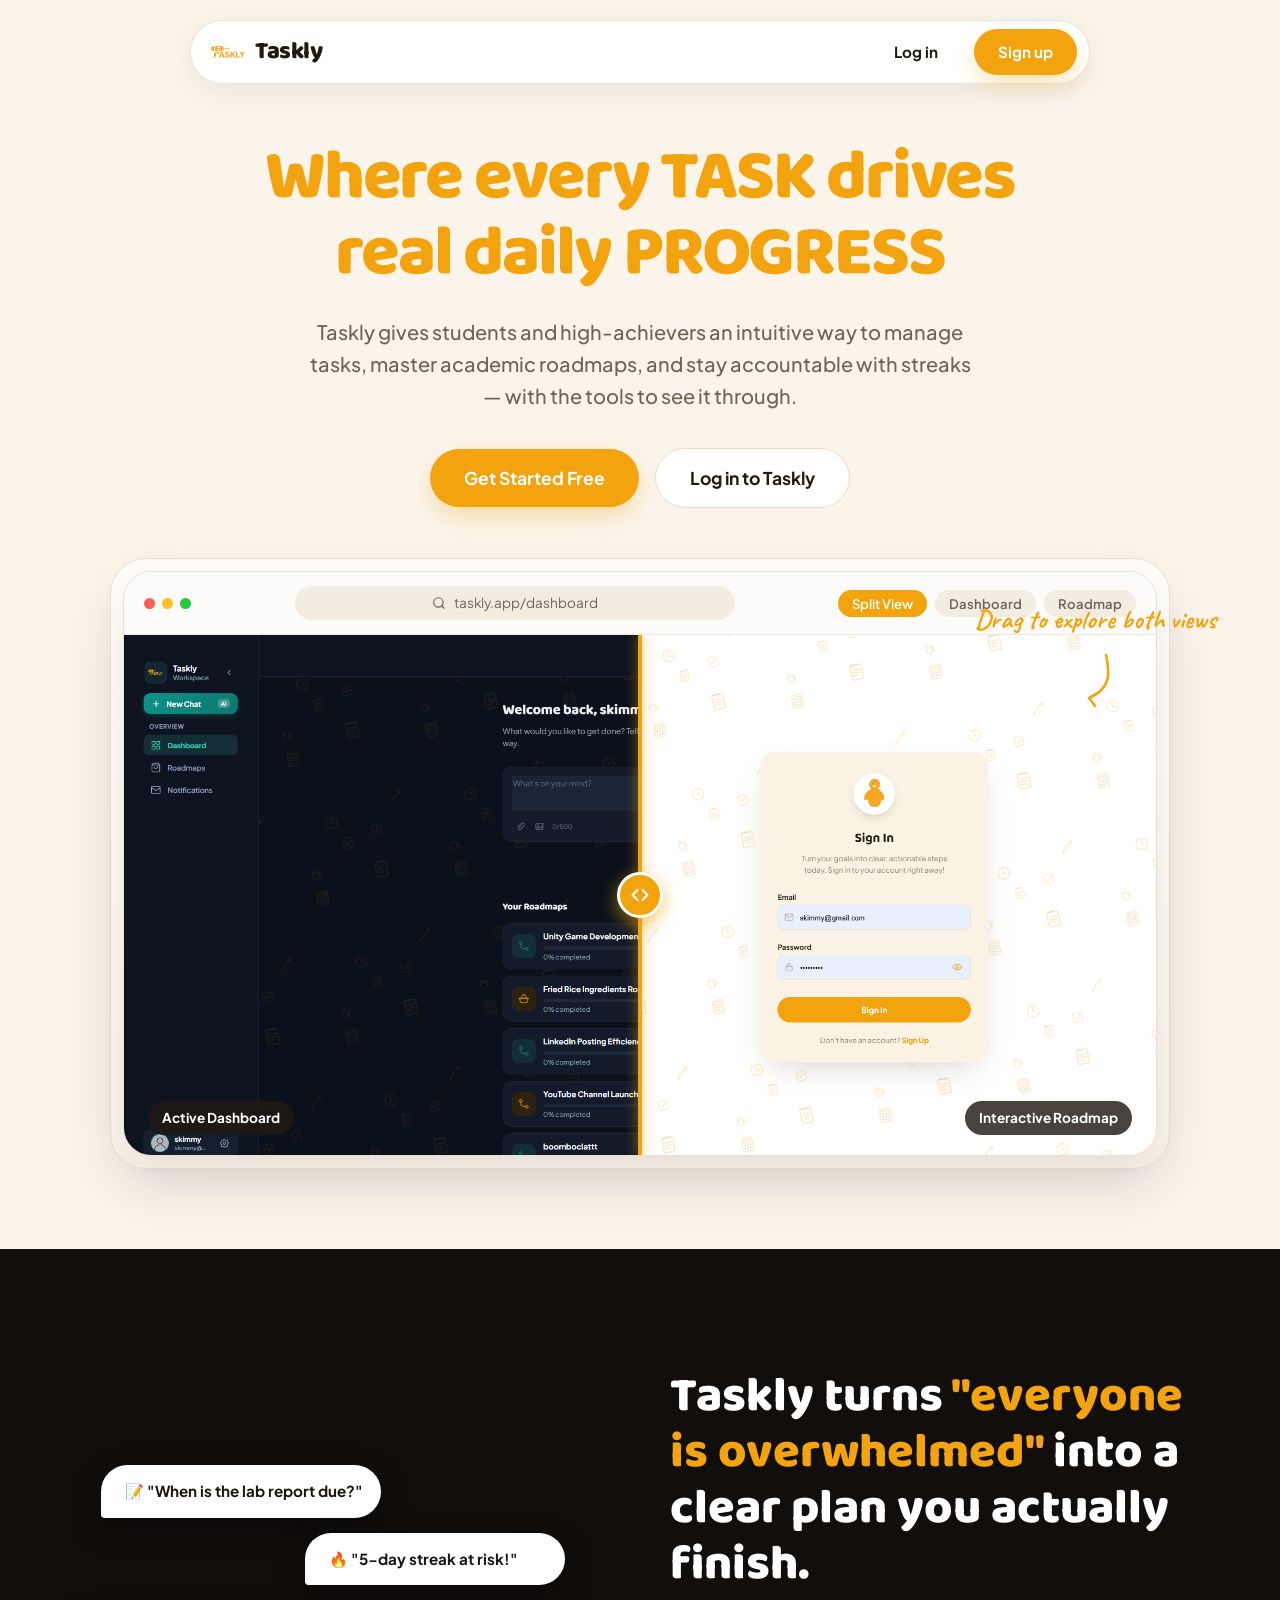
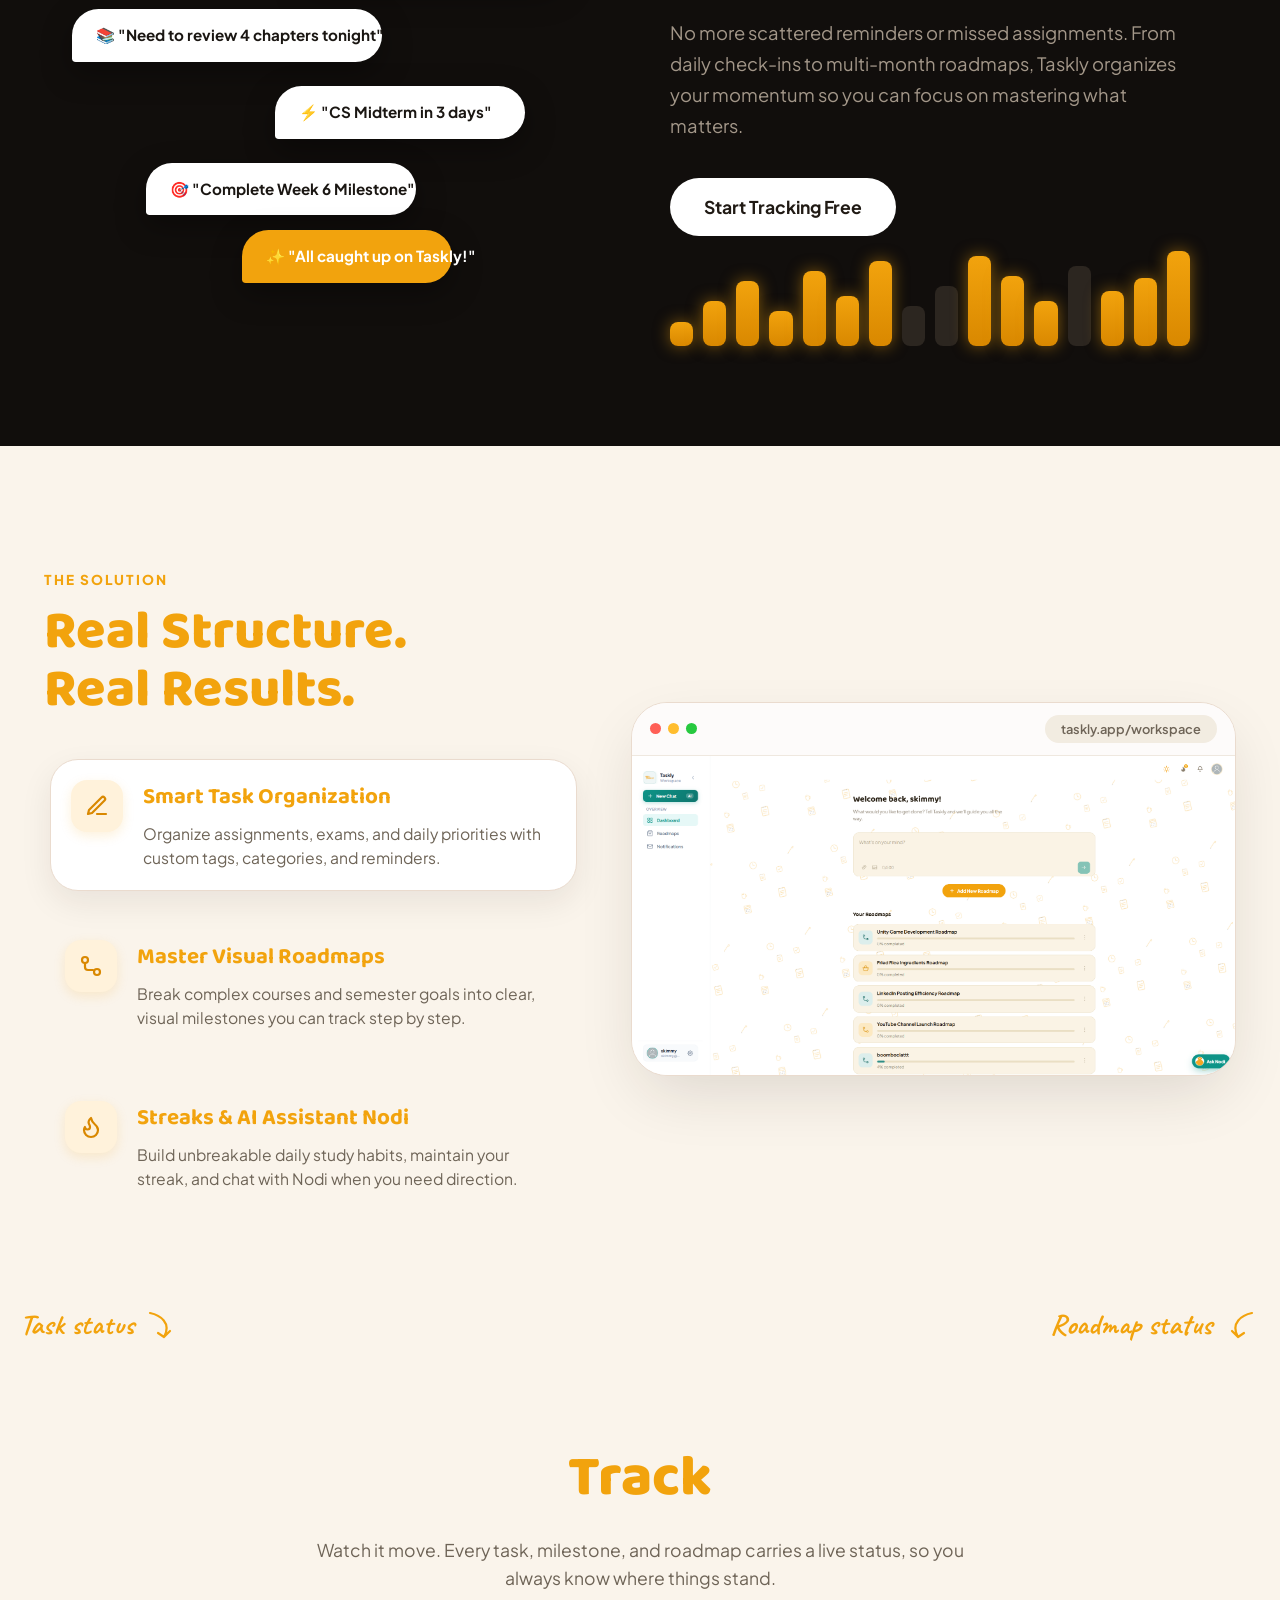
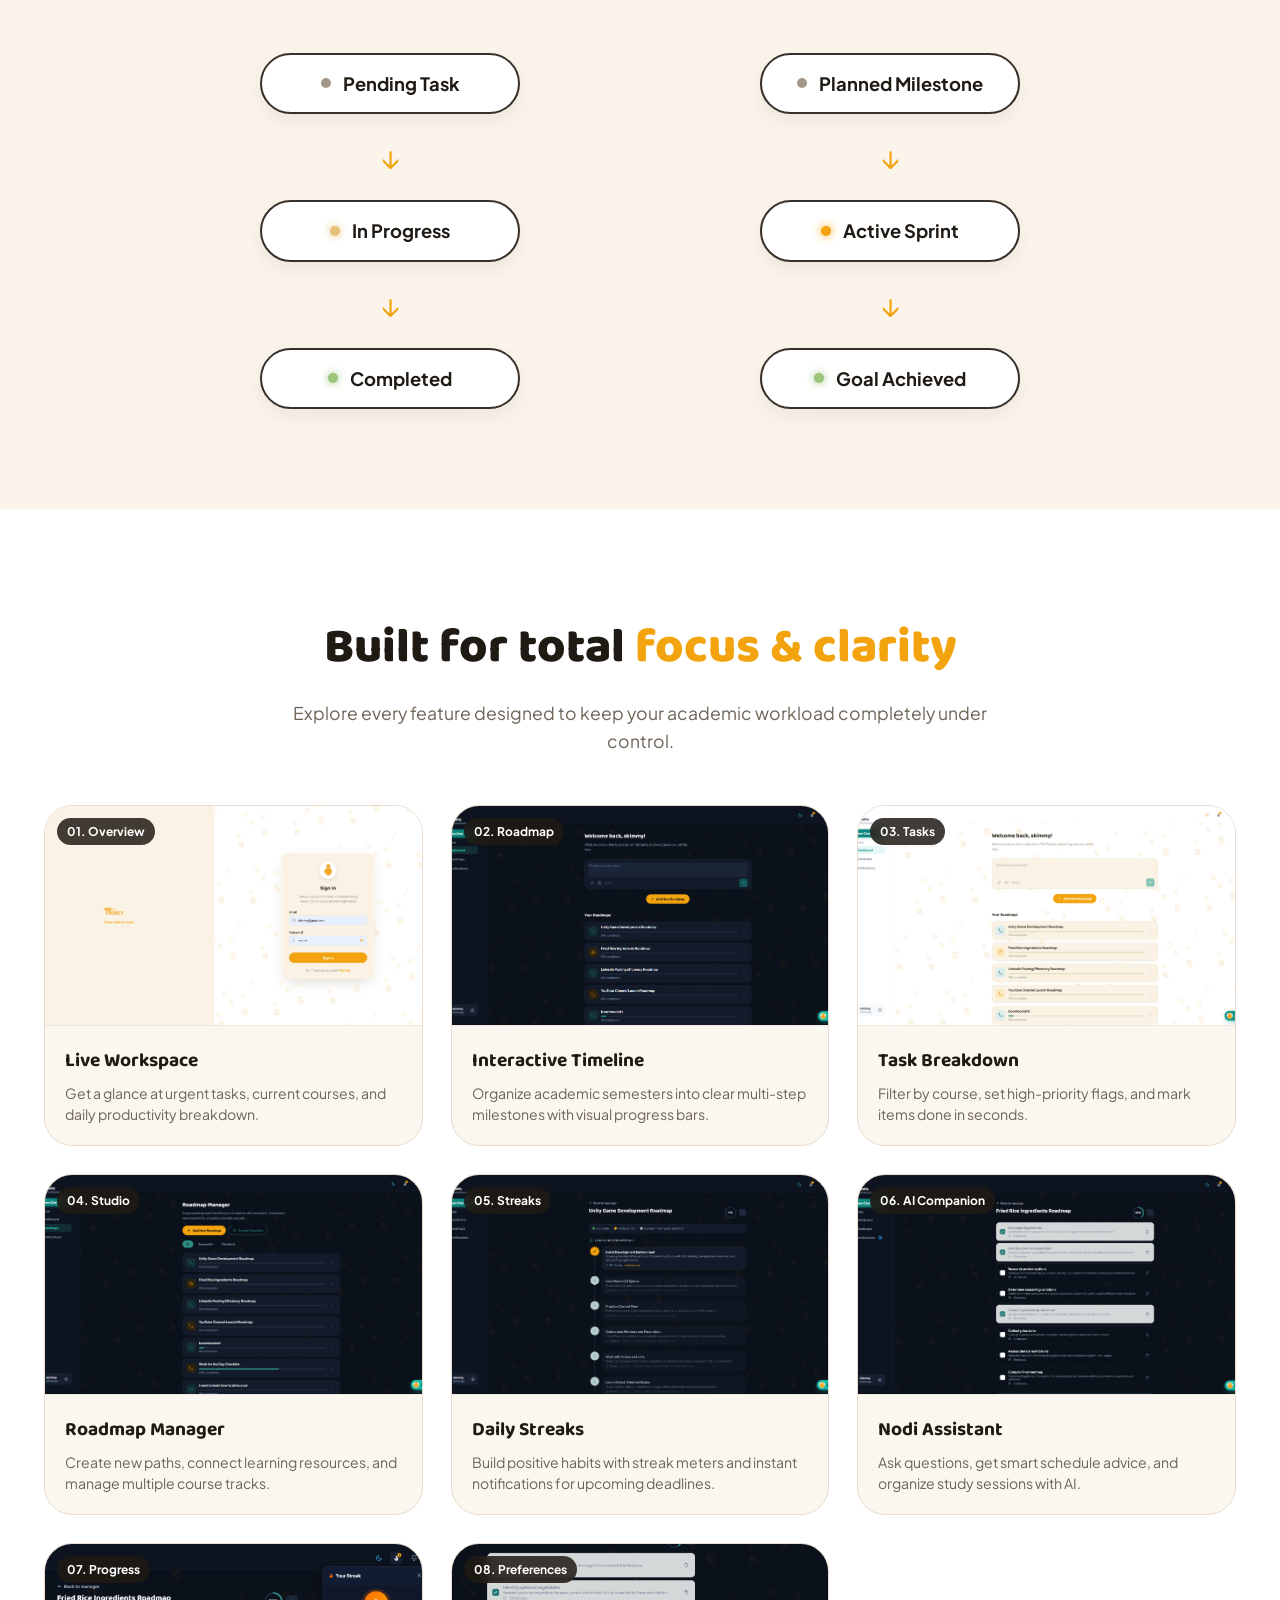
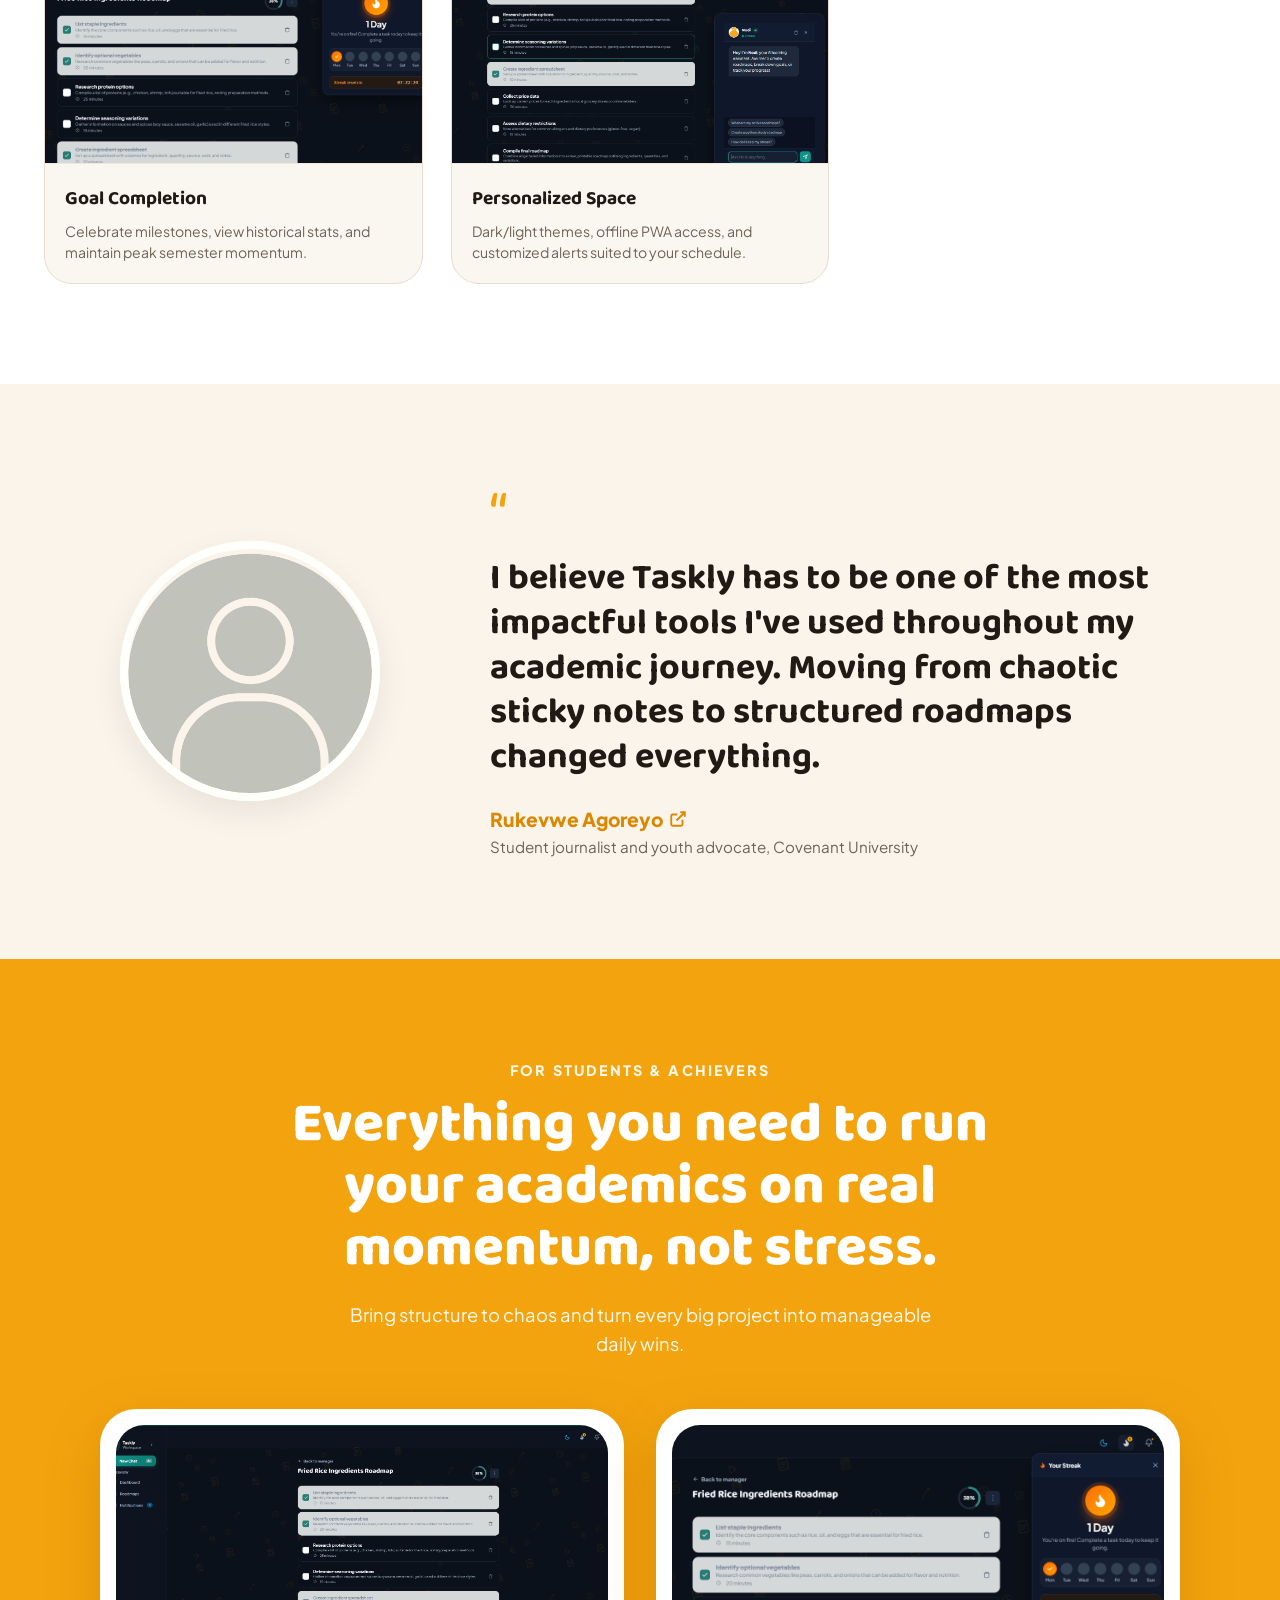
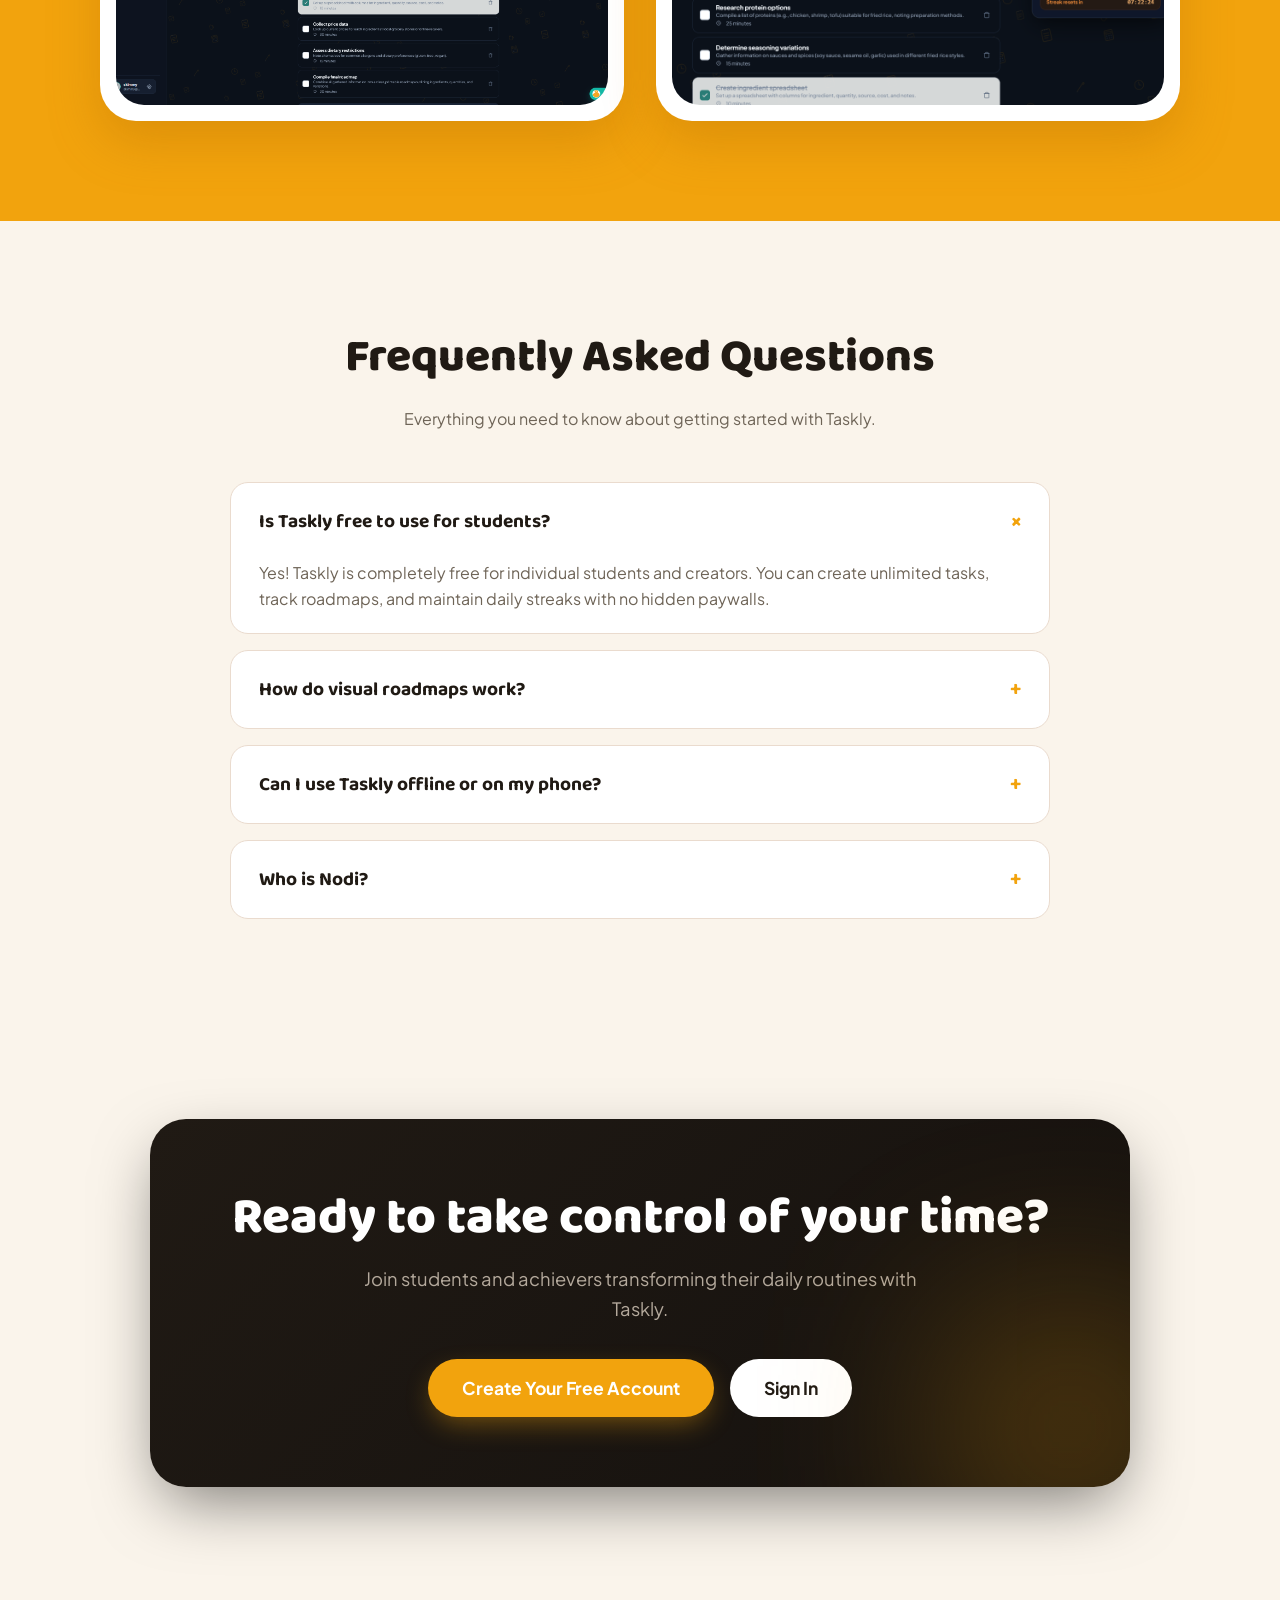
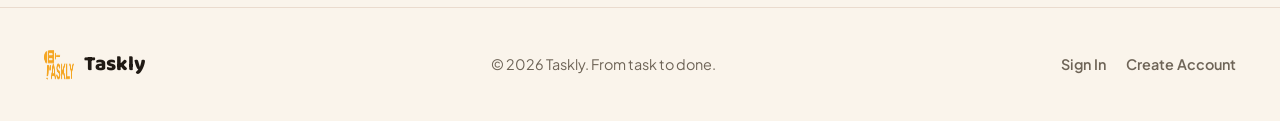
==== commit 31c07e4c: "landing page added" ====
--- a/index.html
+++ b/index.html
@@ -1,512 +1,581 @@
 <!DOCTYPE html>
 <html lang="en">
 <head>
-<meta charset="UTF-8">
-<meta name="viewport" content="width=device-width, initial-scale=1.0">
-<title>Taskly — Dashboard</title>
-<link rel="shortcut icon"  href="assets/Icon.png" type="image/png">
-<link rel="manifest" href="manifest.json">
-<meta name="theme-color" content="#0D9488">
-<meta name="mobile-web-app-capable" content="yes">
-<meta name="apple-mobile-web-app-capable" content="yes">
-<meta name="apple-mobile-web-app-status-bar-style" content="black-translucent">
-<meta name="apple-mobile-web-app-title" content="Taskly">
-<link rel="apple-touch-icon" href="assets/Icon.png">
-<link rel="preconnect" href="https://fonts.googleapis.com">
-<link rel="preconnect" href="https://fonts.gstatic.com" crossorigin>
-<link href="https://fonts.googleapis.com/css2?family=Baloo+2:wght@600;700&family=Plus+Jakarta+Sans:wght@400;500;600;700&display=swap" rel="stylesheet">
-<link rel="stylesheet" href="css/dashboard.css">
-<link rel="stylesheet" href="css/sidebar.css">
-<link rel="stylesheet" href="css/streak.css">
-<link rel="stylesheet" href="css/nodi.css">
-<script>
-  try {
-    const savedTheme = localStorage.getItem("taskly_theme") || "light";
-    document.documentElement.setAttribute("data-theme", savedTheme);
-  } catch (e) {}
-</script>
-<script src="js/session-guard.js"></script>
+  <meta charset="UTF-8">
+  <meta name="viewport" content="width=device-width, initial-scale=1.0">
+  <title>Taskly — From Task to Done | Turn Goals Into Real Achievement</title>
+  <link rel="shortcut icon" href="assets/Icon.png" type="image/png">
+  <link rel="manifest" href="manifest.json">
+  <meta name="theme-color" content="#F2A30D">
+  <meta name="mobile-web-app-capable" content="yes">
+  <meta name="apple-mobile-web-app-capable" content="yes">
+  <meta name="apple-mobile-web-app-status-bar-style" content="black-translucent">
+  <meta name="apple-mobile-web-app-title" content="Taskly">
+  <link rel="apple-touch-icon" href="assets/Icon.png">
+  
+  <!-- Typography -->
+  <link rel="preconnect" href="https://fonts.googleapis.com">
+  <link rel="preconnect" href="https://fonts.gstatic.com" crossorigin>
+  <link href="https://fonts.googleapis.com/css2?family=Baloo+2:wght@500;600;700;800&family=Caveat:wght@600;700&family=Plus+Jakarta+Sans:wght@400;500;600;700;800&display=swap" rel="stylesheet">
+  
+  <!-- Stylesheet -->
+  <link rel="stylesheet" href="css/landing.css">
 </head>
 <body>
 
-<!-- Icon sprite -->
-<svg width="0" height="0" style="position:absolute" aria-hidden="true">
-  <defs>
-    <symbol id="ic-grid" viewBox="0 0 24 24"><rect x="3" y="3" width="8" height="8" rx="1.5"/><rect x="13" y="3" width="8" height="8" rx="1.5"/><rect x="3" y="13" width="8" height="8" rx="1.5"/><rect x="13" y="13" width="8" height="8" rx="1.5"/></symbol>
-    <symbol id="ic-route" viewBox="0 0 24 24"><circle cx="6" cy="6" r="2.5"/><circle cx="18" cy="18" r="2.5"/><path d="M6 8.5V13a4 4 0 0 0 4 4h4"/></symbol>
-    <symbol id="ic-bell" viewBox="0 0 24 24"><path d="M6 9a6 6 0 0 1 12 0c0 4 1.5 5.5 2 6H4c.5-.5 2-2 2-6Z"/><path d="M10 19a2 2 0 0 0 4 0"/></symbol>
-    <symbol id="ic-user" viewBox="0 0 24 24"><circle cx="12" cy="8" r="4"/><path d="M4 21c0-4.4 3.6-8 8-8s8 3.6 8 8"/></symbol>
-    <symbol id="ic-gear" viewBox="0 0 24 24"><path d="M12.22 2h-.44a2 2 0 0 0-2 2v.18a2 2 0 0 1-1 1.73l-.43.25a2 2 0 0 1-2 0l-.15-.08a2 2 0 0 0-2.73.73l-.22.38a2 2 0 0 0 .73 2.73l.15.1a2 2 0 0 1 1 1.72v.51a2 2 0 0 1-1 1.74l-.15.09a2 2 0 0 0-.73 2.73l.22.38a2 2 0 0 0 2.73.73l.15-.08a2 2 0 0 1 2 0l.43.25a2 2 0 0 1 1 1.73V20a2 2 0 0 0 2 2h.44a2 2 0 0 0 2-2v-.18a2 2 0 0 1 1-1.73l.43-.25a2 2 0 0 1 2 0l.15.08a2 2 0 0 0 2.73-.73l.22-.39a2 2 0 0 0-.73-2.73l-.15-.08a2 2 0 0 1-1-1.74v-.5a2 2 0 0 1 1-1.74l.15-.09a2 2 0 0 0 .73-2.73l-.22-.38a2 2 0 0 0-2.73-.73l-.15.08a2 2 0 0 1-2 0l-.43-.25a2 2 0 0 1-1-1.73V4a2 2 0 0 0-2-2z"/><circle cx="12" cy="12" r="3"/></symbol>
-    <symbol id="ic-menu" viewBox="0 0 24 24"><line x1="4" y1="7" x2="20" y2="7"/><line x1="4" y1="12" x2="20" y2="12"/><line x1="4" y1="17" x2="20" y2="17"/></symbol>
-    <symbol id="ic-close" viewBox="0 0 24 24"><line x1="6" y1="6" x2="18" y2="18"/><line x1="18" y1="6" x2="6" y2="18"/></symbol>
-    <symbol id="ic-send" viewBox="0 0 24 24"><path d="M4 12h15"/><path d="M13 6l6 6-6 6"/></symbol>
-    <symbol id="ic-plus" viewBox="0 0 24 24"><line x1="12" y1="5" x2="12" y2="19"/><line x1="5" y1="12" x2="19" y2="12"/></symbol>
-    <symbol id="ic-dots" viewBox="0 0 24 24"><circle cx="12" cy="5" r="1.6" fill="currentColor" stroke="none"/><circle cx="12" cy="12" r="1.6" fill="currentColor" stroke="none"/><circle cx="12" cy="19" r="1.6" fill="currentColor" stroke="none"/></symbol>
-    <symbol id="ic-paperclip" viewBox="0 0 24 24"><path d="M17 7 8.5 15.5a3 3 0 0 0 4.24 4.24L21 11.5a5 5 0 0 0-7.07-7.07L5.5 12.8"/></symbol>
-    <symbol id="ic-image" viewBox="0 0 24 24"><rect x="3" y="4" width="18" height="16" rx="2"/><circle cx="9" cy="10" r="1.6" fill="currentColor" stroke="none"/><path d="m4 18 5-5 3.5 3.5L17 12l3.5 3.5"/></symbol>
-    <symbol id="ic-laptop" viewBox="0 0 24 24"><rect x="4" y="5" width="16" height="10" rx="1.5"/><path d="M2 19h20"/></symbol>
-    <symbol id="ic-car" viewBox="0 0 24 24"><path d="M4 16V11l2-4h12l2 4v5"/><path d="M4 16h16"/><circle cx="7.5" cy="16" r="1.6"/><circle cx="16.5" cy="16" r="1.6"/></symbol>
-    <symbol id="ic-pot" viewBox="0 0 24 24"><path d="M4 11h16v4a5 5 0 0 1-5 5H9a5 5 0 0 1-5-5Z"/><path d="M2 11h20"/><path d="M8 11V8a4 4 0 0 1 8 0v3"/></symbol>
-    <symbol id="ic-wrench" viewBox="0 0 24 24"><path d="M14.5 6.5a4 4 0 0 0-5.4 4.8L4 16.4V20h3.6l5.1-5.1a4 4 0 0 0 4.8-5.4L15 12l-3-3Z"/></symbol>
-    <symbol id="ic-flame" viewBox="0 0 24 24"><path d="M8.5 14.5A2.5 2.5 0 0 0 11 12c0-1.38-.5-2-1-3-1.072-2.143-.224-4.054 2-6 .5 2.5 2 4.9 4 6.5 2 1.6 3 3.5 3 5.5a7 7 0 1 1-14 0c0-1.153.433-2.294 1-3a2.5 2.5 0 0 0 2.5 2.5z"/></symbol>
-    <symbol id="ic-check" viewBox="0 0 24 24"><path d="M4 12l5 5 11-11"/></symbol>
-    <symbol id="ic-logout" viewBox="0 0 24 24"><path d="M9 21H5a2 2 0 0 1-2-2V5a2 2 0 0 1 2-2h4"/><path d="M16 17l5-5-5-5"/><path d="M21 12H9"/></symbol>
-  </defs>
-</svg>
-
-<div class="app-shell">
-
-  <div class="drawer-overlay" id="drawerOverlay"></div>
-
-  <!-- Sidebar (Modern Study Case Design) -->
-  <aside class="sidebar" id="sidebar">
-    <!-- Header / Brand -->
-    <div class="sidebar-header-box">
-      <a href="dashboard.html" class="sidebar-brand">
-        <div class="sidebar-brand-icon" id="sidebarBrandIcon" title="Taskly Workspace">
-          <img src="assets/Icon.png" alt="Taskly">
-        </div>
-        <div class="sidebar-brand-info">
-          <span class="sidebar-brand-title">Taskly</span>
-          <span class="sidebar-brand-sub">Workspace</span>
-        </div>
+  <!-- ============================================================
+       FLOATING TOP NAVIGATION PILL (Login & Sign Up only)
+       ============================================================ -->
+  <header class="nav-wrapper">
+    <nav class="nav-pill">
+      <a href="#" class="nav-brand" aria-label="Taskly Home">
+        <img src="assets/tasklylogo.png" alt="Taskly logo">
+        <span>Taskly</span>
       </a>
-      <button class="sidebar-toggle-btn" id="sidebarToggleBtn" title="Collapse sidebar" aria-label="Collapse sidebar">
-        <svg viewBox="0 0 24 24" fill="none" stroke="currentColor" stroke-width="2.2" stroke-linecap="round" stroke-linejoin="round">
-          <path d="m15 18-6-6 6-6"/>
-        </svg>
-      </button>
-      <button class="sidebar-close-btn" id="sidebarCloseBtn" title="Close menu" aria-label="Close menu">
-        <svg viewBox="0 0 24 24" fill="none" stroke="currentColor" stroke-width="2" stroke-linecap="round" stroke-linejoin="round">
-          <line x1="18" y1="6" x2="6" y2="18"></line>
-          <line x1="6" y1="6" x2="18" y2="18"></line>
-        </svg>
-      </button>
+
+      <div class="nav-actions">
+        <a href="login.html" class="btn btn-ghost" id="navLoginBtn">Log in</a>
+        <a href="signup.html" class="btn btn-primary" id="navSignUpBtn">Sign up</a>
+      </div>
+    </nav>
+  </header>
+
+  <!-- ============================================================
+       HERO SECTION
+       ============================================================ -->
+  <main>
+    <section class="hero-section" id="hero">
+      <div class="container">
+        <div class="hero-content">
+          <h1 class="hero-title">
+            Where every <span class="highlight">TASK</span> drives<br>
+            real daily <span class="highlight">PROGRESS</span>
+          </h1>
+
+          <p class="hero-subtitle">
+            Taskly gives students and high-achievers an intuitive way to manage tasks, master academic roadmaps, and stay accountable with streaks — with the tools to see it through.
+          </p>
+
+          <div class="hero-cta-group">
+            <a href="signup.html" class="btn btn-primary btn-lg" id="heroSignUpBtn">
+              Get Started Free
+            </a>
+            <a href="login.html" class="btn btn-outline btn-lg" id="heroLoginBtn">
+              Log in to Taskly
+            </a>
+          </div>
+        </div>
+
+        <!-- Hand-drawn Annotation pointing to slider -->
+        <div class="hand-annotation hand-annotation-hero" aria-hidden="true">
+          <span>Drag to explore both views</span>
+          <svg viewBox="0 0 50 65" fill="none" xmlns="http://www.w3.org/2000/svg">
+            <path d="M35 5C38 20 42 38 18 48M18 48L28 42M18 48L24 56" stroke="currentColor" stroke-width="2.5" stroke-linecap="round" stroke-linejoin="round"/>
+          </svg>
+        </div>
+
+        <!-- Interactive Browser Comparison / Split Showcase -->
+        <div class="showcase-wrapper">
+          <div class="showcase-browser">
+            <div class="browser-header">
+              <div class="browser-dots">
+                <span class="browser-dot red"></span>
+                <span class="browser-dot yellow"></span>
+                <span class="browser-dot green"></span>
+              </div>
+              <div class="browser-search-bar">
+                <svg width="14" height="14" viewBox="0 0 24 24" fill="none" stroke="currentColor" stroke-width="2" stroke-linecap="round" stroke-linejoin="round"><circle cx="11" cy="11" r="8"/><path d="m21 21-4.3-4.3"/></svg>
+                <span>taskly.app/dashboard</span>
+              </div>
+              <div class="browser-tabs">
+                <button class="browser-tab-btn active" data-view="split">Split View</button>
+                <button class="browser-tab-btn" data-view="dashboard">Dashboard</button>
+                <button class="browser-tab-btn" data-view="roadmap">Roadmap</button>
+              </div>
+            </div>
+
+            <!-- Split Drag Slider -->
+            <div class="split-slider-container" id="splitSlider">
+              <!-- Before Image (Dashboard) -->
+              <img src="assets/screenshot1.png" alt="Taskly Dashboard Interface" class="slider-img" id="sliderBeforeImg">
+              
+              <!-- After Image (Roadmap / Details) -->
+              <div class="slider-img-after" id="sliderAfter">
+                <img src="assets/screenshot2.png" alt="Taskly Roadmap Interface" id="sliderAfterImg">
+              </div>
+
+              <!-- Handle -->
+              <div class="slider-handle" id="sliderHandle">
+                <div class="slider-button">
+                  <svg width="20" height="20" viewBox="0 0 24 24" fill="none" stroke="currentColor" stroke-width="2.5" stroke-linecap="round" stroke-linejoin="round">
+                    <path d="m9 18-6-6 6-6"/>
+                    <path d="m15 6 6 6-6 6"/>
+                  </svg>
+                </div>
+              </div>
+
+              <span class="slider-label label-left">Active Dashboard</span>
+              <span class="slider-label label-right">Interactive Roadmap</span>
+            </div>
+          </div>
+        </div>
+      </div>
+    </section>
+
+    <!-- ============================================================
+         DARK SECTION (Task Speech Bubble Swarm & Big Statement)
+         ============================================================ -->
+    <section class="dark-section" id="impact">
+      <div class="container">
+        <div class="dark-grid">
+          <!-- Bubble Metaphor -->
+          <div class="bubble-tornado" aria-hidden="true">
+            <div class="bubble-item b1">📝 "When is the lab report due?"</div>
+            <div class="bubble-item b2">🔥 "5-day streak at risk!"</div>
+            <div class="bubble-item b3">📚 "Need to review 4 chapters tonight"</div>
+            <div class="bubble-item b4">⚡ "CS Midterm in 3 days"</div>
+            <div class="bubble-item b5">🎯 "Complete Week 6 Milestone"</div>
+            <div class="bubble-item b6">✨ "All caught up on Taskly!"</div>
+          </div>
+
+          <!-- Bold Statement -->
+          <div class="dark-statement">
+            <h2>
+              Taskly turns <span class="text-orange">"everyone is overwhelmed"</span> into a clear plan you actually finish.
+            </h2>
+            <p>
+              No more scattered reminders or missed assignments. From daily check-ins to multi-month roadmaps, Taskly organizes your momentum so you can focus on mastering what matters.
+            </p>
+
+            <a href="signup.html" class="btn btn-dark btn-lg">
+              Start Tracking Free
+            </a>
+
+            <!-- Streak Soundwave Meter -->
+            <div class="streak-wave-bar">
+              <div class="wave-bar active"></div>
+              <div class="wave-bar active"></div>
+              <div class="wave-bar active"></div>
+              <div class="wave-bar active"></div>
+              <div class="wave-bar active"></div>
+              <div class="wave-bar active"></div>
+              <div class="wave-bar active"></div>
+              <div class="wave-bar"></div>
+              <div class="wave-bar"></div>
+              <div class="wave-bar active"></div>
+              <div class="wave-bar active"></div>
+              <div class="wave-bar active"></div>
+              <div class="wave-bar"></div>
+              <div class="wave-bar active"></div>
+              <div class="wave-bar active"></div>
+              <div class="wave-bar active"></div>
+            </div>
+          </div>
+        </div>
+      </div>
+    </section>
+
+    <!-- ============================================================
+         "THE SOLUTION" SECTION
+         ============================================================ -->
+    <section class="solution-section" id="solution">
+      <div class="container">
+        <div class="solution-grid">
+          <!-- Left Column -->
+          <div class="solution-content">
+            <span class="eyebrow">THE SOLUTION</span>
+            <h2 class="title">
+              Real Structure.<br>Real Results.
+            </h2>
+
+            <div class="solution-features">
+              <div class="feature-card active" data-index="0">
+                <div class="feature-icon-box">
+                  <svg width="24" height="24" viewBox="0 0 24 24" fill="none" stroke="currentColor" stroke-width="2.2" stroke-linecap="round" stroke-linejoin="round"><path d="M12 20h9"/><path d="M16.5 3.5a2.12 2.12 0 0 1 3 3L7 19l-4 1 1-4Z"/></svg>
+                </div>
+                <div class="feature-text">
+                  <h3>Smart Task Organization</h3>
+                  <p>Organize assignments, exams, and daily priorities with custom tags, categories, and reminders.</p>
+                </div>
+              </div>
+
+              <div class="feature-card" data-index="1">
+                <div class="feature-icon-box">
+                  <svg width="24" height="24" viewBox="0 0 24 24" fill="none" stroke="currentColor" stroke-width="2.2" stroke-linecap="round" stroke-linejoin="round"><circle cx="6" cy="6" r="3"/><circle cx="18" cy="18" r="3"/><path d="M6 9v4a3 3 0 0 0 3 3h5"/></svg>
+                </div>
+                <div class="feature-text">
+                  <h3>Master Visual Roadmaps</h3>
+                  <p>Break complex courses and semester goals into clear, visual milestones you can track step by step.</p>
+                </div>
+              </div>
+
+              <div class="feature-card" data-index="2">
+                <div class="feature-icon-box">
+                  <svg width="24" height="24" viewBox="0 0 24 24" fill="none" stroke="currentColor" stroke-width="2.2" stroke-linecap="round" stroke-linejoin="round"><path d="M8.5 14.5A2.5 2.5 0 0 0 11 12c0-1.38-.5-2-1-3-1.072-2.143-.224-4.054 2-6 .5 2.5 2 4.9 4 6.5 2 1.6 3 3.5 3 5.5a7 7 0 1 1-14 0c0-1.153.433-2.294 1-3a2.5 2.5 0 0 0 2.5 2.5z"/></svg>
+                </div>
+                <div class="feature-text">
+                  <h3>Streaks & AI Assistant Nodi</h3>
+                  <p>Build unbreakable daily study habits, maintain your streak, and chat with Nodi when you need direction.</p>
+                </div>
+              </div>
+            </div>
+          </div>
+
+          <!-- Right Column (Browser Mockup) -->
+          <div class="mockup-window">
+            <div class="mockup-header">
+              <div class="browser-dots">
+                <span class="browser-dot red"></span>
+                <span class="browser-dot yellow"></span>
+                <span class="browser-dot green"></span>
+              </div>
+              <div class="mockup-header-url">taskly.app/workspace</div>
+            </div>
+            <div class="mockup-body">
+              <img src="assets/screenshot3.png" alt="Taskly Feature Preview" id="solutionPreviewImg">
+            </div>
+          </div>
+        </div>
+      </div>
+    </section>
+
+    <!-- ============================================================
+         "TRACK" STATUS PIPELINE SECTION (Flowchart + Handwritten Notes)
+         ============================================================ -->
+    <section class="track-section" id="track">
+      <div class="container">
+        <!-- Handwritten Notes -->
+        <div class="track-hand-left" aria-hidden="true">
+          <span>Task status</span>
+          <svg width="40" height="40" viewBox="0 0 40 40" fill="none" stroke="currentColor" stroke-width="2.2">
+            <path d="M8 8 C 18 10, 30 18, 22 32 M 16 28 L 22 32 L 28 26" stroke-linecap="round" stroke-linejoin="round"/>
+          </svg>
+        </div>
+
+        <div class="track-hand-right" aria-hidden="true">
+          <span>Roadmap status</span>
+          <svg width="40" height="40" viewBox="0 0 40 40" fill="none" stroke="currentColor" stroke-width="2.2">
+            <path d="M32 8 C 22 10, 10 18, 18 32 M 24 28 L 18 32 L 12 26" stroke-linecap="round" stroke-linejoin="round"/>
+          </svg>
+        </div>
+
+        <div class="track-header">
+          <h2 class="track-title">Track</h2>
+          <p class="track-subtitle">
+            Watch it move. Every task, milestone, and roadmap carries a live status, so you always know where things stand.
+          </p>
+        </div>
+
+        <div class="track-pipelines">
+          <!-- Column 1: Task Pipeline -->
+          <div class="pipeline-col">
+            <div class="pipeline-node">
+              <span class="status-dot"></span>
+              <span>Pending Task</span>
+            </div>
+            <div class="pipeline-arrow">↓</div>
+            <div class="pipeline-node">
+              <span class="status-dot warning"></span>
+              <span>In Progress</span>
+            </div>
+            <div class="pipeline-arrow">↓</div>
+            <div class="pipeline-node">
+              <span class="status-dot active"></span>
+              <span>Completed</span>
+            </div>
+          </div>
+
+          <!-- Column 2: Roadmap Pipeline -->
+          <div class="pipeline-col">
+            <div class="pipeline-node">
+              <span class="status-dot"></span>
+              <span>Planned Milestone</span>
+            </div>
+            <div class="pipeline-arrow">↓</div>
+            <div class="pipeline-node">
+              <span class="status-dot pulse"></span>
+              <span>Active Sprint</span>
+            </div>
+            <div class="pipeline-arrow">↓</div>
+            <div class="pipeline-node">
+              <span class="status-dot active"></span>
+              <span>Goal Achieved</span>
+            </div>
+          </div>
+        </div>
+      </div>
+    </section>
+
+    <!-- ============================================================
+         SCREENSHOT GALLERY (8 Real Screenshots Showcase)
+         ============================================================ -->
+    <section class="gallery-section" id="gallery">
+      <div class="container">
+        <div class="gallery-header">
+          <h2 class="gallery-title">
+            Built for total <span class="orange-word">focus & clarity</span>
+          </h2>
+          <p style="color: var(--color-ink-muted); font-size: 1.1rem;">
+            Explore every feature designed to keep your academic workload completely under control.
+          </p>
+        </div>
+
+        <div class="gallery-grid">
+          <!-- Card 1 -->
+          <div class="gallery-card">
+            <div class="gallery-img-wrapper">
+              <img src="assets/screenshot1.png" alt="Taskly Dashboard Overview" loading="lazy">
+              <span class="gallery-badge">01. Overview</span>
+            </div>
+            <div class="gallery-card-content">
+              <h4>Live Workspace</h4>
+              <p>Get a glance at urgent tasks, current courses, and daily productivity breakdown.</p>
+            </div>
+          </div>
+
+          <!-- Card 2 -->
+          <div class="gallery-card">
+            <div class="gallery-img-wrapper">
+              <img src="assets/screenshot2.png" alt="Taskly Visual Roadmap Timeline" loading="lazy">
+              <span class="gallery-badge">02. Roadmap</span>
+            </div>
+            <div class="gallery-card-content">
+              <h4>Interactive Timeline</h4>
+              <p>Organize academic semesters into clear multi-step milestones with visual progress bars.</p>
+            </div>
+          </div>
+
+          <!-- Card 3 -->
+          <div class="gallery-card">
+            <div class="gallery-img-wrapper">
+              <img src="assets/screenshot3.png" alt="Task Management Details" loading="lazy">
+              <span class="gallery-badge">03. Tasks</span>
+            </div>
+            <div class="gallery-card-content">
+              <h4>Task Breakdown</h4>
+              <p>Filter by course, set high-priority flags, and mark items done in seconds.</p>
+            </div>
+          </div>
+
+          <!-- Card 4 -->
+          <div class="gallery-card">
+            <div class="gallery-img-wrapper">
+              <img src="assets/screenshot4.png" alt="Roadmap Manager Studio" loading="lazy">
+              <span class="gallery-badge">04. Studio</span>
+            </div>
+            <div class="gallery-card-content">
+              <h4>Roadmap Manager</h4>
+              <p>Create new paths, connect learning resources, and manage multiple course tracks.</p>
+            </div>
+          </div>
+
+          <!-- Card 5 -->
+          <div class="gallery-card">
+            <div class="gallery-img-wrapper">
+              <img src="assets/screenshot5.png" alt="Streaks & Notifications" loading="lazy">
+              <span class="gallery-badge">05. Streaks</span>
+            </div>
+            <div class="gallery-card-content">
+              <h4>Daily Streaks</h4>
+              <p>Build positive habits with streak meters and instant notifications for upcoming deadlines.</p>
+            </div>
+          </div>
+
+          <!-- Card 6 -->
+          <div class="gallery-card">
+            <div class="gallery-img-wrapper">
+              <img src="assets/Screenshot6.png" alt="Nodi AI Productivity Companion" loading="lazy">
+              <span class="gallery-badge">06. AI Companion</span>
+            </div>
+            <div class="gallery-card-content">
+              <h4>Nodi Assistant</h4>
+              <p>Ask questions, get smart schedule advice, and organize study sessions with AI.</p>
+            </div>
+          </div>
+
+          <!-- Card 7 -->
+          <div class="gallery-card">
+            <div class="gallery-img-wrapper">
+              <img src="assets/Screenshot7.png" alt="Analytics and Performance Stats" loading="lazy">
+              <span class="gallery-badge">07. Progress</span>
+            </div>
+            <div class="gallery-card-content">
+              <h4>Goal Completion</h4>
+              <p>Celebrate milestones, view historical stats, and maintain peak semester momentum.</p>
+            </div>
+          </div>
+
+          <!-- Card 8 -->
+          <div class="gallery-card">
+            <div class="gallery-img-wrapper">
+              <img src="assets/Screenshot8.png" alt="Account and Workspace Settings" loading="lazy">
+              <span class="gallery-badge">08. Preferences</span>
+            </div>
+            <div class="gallery-card-content">
+              <h4>Personalized Space</h4>
+              <p>Dark/light themes, offline PWA access, and customized alerts suited to your schedule.</p>
+            </div>
+          </div>
+        </div>
+      </div>
+    </section>
+
+    <!-- ============================================================
+         TESTIMONIAL SECTION
+         ============================================================ -->
+    <section class="testimonial-section">
+      <div class="container">
+        <div class="testimonial-container">
+          <div class="testimonial-avatar-wrapper">
+            <img src="assets/profile.png" alt="Student achiever portrait" class="avatar-halftone">
+          </div>
+
+          <div class="testimonial-content">
+            <div class="quote-icon">“</div>
+            <blockquote class="quote-text">
+              I believe Taskly has to be one of the most impactful tools I've used throughout my academic journey. Moving from chaotic sticky notes to structured roadmaps changed everything.
+            </blockquote>
+            <div class="quote-author">
+              Rukevwe Agoreyo
+              <svg width="18" height="18" viewBox="0 0 24 24" fill="none" stroke="currentColor" stroke-width="2.5"><path d="M18 13v6a2 2 0 0 1-2 2H5a2 2 0 0 1-2-2V8a2 2 0 0 1 2-2h6"/><polyline points="15 3 21 3 21 9"/><line x1="10" y1="14" x2="21" y2="3"/></svg>
+            </div>
+            <div class="quote-role">Student journalist and youth advocate, Covenant University</div>
+          </div>
+        </div>
+      </div>
+    </section>
+
+    <!-- ============================================================
+         ORANGE BANNER SECTION ("For Students & Achievers")
+         ============================================================ -->
+    <section class="orange-banner-section">
+      <div class="container">
+        <div class="orange-banner-header">
+          <div class="banner-tag">FOR STUDENTS & ACHIEVERS</div>
+          <h2 class="banner-title">
+            Everything you need to run your academics on real momentum, not stress.
+          </h2>
+          <p style="font-size: 1.15rem; opacity: 0.95; max-width: 600px; margin: 0 auto;">
+            Bring structure to chaos and turn every big project into manageable daily wins.
+          </p>
+        </div>
+
+        <div class="banner-mockups-grid">
+          <div class="banner-card">
+            <img src="assets/Screenshot6.png" alt="Taskly in action" loading="lazy">
+          </div>
+          <div class="banner-card">
+            <img src="assets/Screenshot7.png" alt="Taskly progress tracking" loading="lazy">
+          </div>
+        </div>
+      </div>
+    </section>
+
+    <!-- ============================================================
+         FAQ SECTION
+         ============================================================ -->
+    <section class="faq-section" id="faq">
+      <div class="container">
+        <div class="faq-header">
+          <h2 class="faq-title">Frequently Asked Questions</h2>
+          <p style="color: var(--color-ink-muted);">Everything you need to know about getting started with Taskly.</p>
+        </div>
+
+        <div class="faq-list">
+          <div class="faq-item open">
+            <button class="faq-question">
+              <span>Is Taskly free to use for students?</span>
+              <span class="faq-icon">+</span>
+            </button>
+            <div class="faq-answer">
+              <p>Yes! Taskly is completely free for individual students and creators. You can create unlimited tasks, track roadmaps, and maintain daily streaks with no hidden paywalls.</p>
+            </div>
+          </div>
+
+          <div class="faq-item">
+            <button class="faq-question">
+              <span>How do visual roadmaps work?</span>
+              <span class="faq-icon">+</span>
+            </button>
+            <div class="faq-answer">
+              <p>Roadmaps allow you to outline large goals—like completing a 12-week course or finishing a final year thesis—into progressive milestones. As you complete each stage, your roadmap automatically updates your completion rate.</p>
+            </div>
+          </div>
+
+          <div class="faq-item">
+            <button class="faq-question">
+              <span>Can I use Taskly offline or on my phone?</span>
+              <span class="faq-icon">+</span>
+            </button>
+            <div class="faq-answer">
+              <p>Absolutely. Taskly is built as a Progressive Web App (PWA). You can install it straight to your home screen or desktop and access your tasks even without an active internet connection.</p>
+            </div>
+          </div>
+
+          <div class="faq-item">
+            <button class="faq-question">
+              <span>Who is Nodi?</span>
+              <span class="faq-icon">+</span>
+            </button>
+            <div class="faq-answer">
+              <p>Nodi is your friendly AI productivity companion inside Taskly. Nodi provides instant motivation, tips on prioritizing backlog tasks, and quick breakdowns when you feel stuck.</p>
+            </div>
+          </div>
+        </div>
+      </div>
+    </section>
+
+    <!-- ============================================================
+         FINAL CTA SECTION
+         ============================================================ -->
+    <section class="final-cta-section">
+      <div class="container">
+        <div class="cta-box">
+          <h2 class="cta-title">Ready to take control of your time?</h2>
+          <p class="cta-subtitle">
+            Join students and achievers transforming their daily routines with Taskly.
+          </p>
+
+          <div style="display: flex; gap: 16px; justify-content: center; flex-wrap: wrap;">
+            <a href="signup.html" class="btn btn-primary btn-lg" id="finalSignUpBtn">
+              Create Your Free Account
+            </a>
+            <a href="login.html" class="btn btn-dark btn-lg" id="finalLoginBtn">
+              Sign In
+            </a>
+          </div>
+        </div>
+      </div>
+    </section>
+  </main>
+
+  <!-- ============================================================
+       FOOTER
+       ============================================================ -->
+  <footer class="site-footer">
+    <div class="container">
+      <div class="footer-content">
+        <div class="footer-brand">
+          <img src="assets/tasklylogo.png" alt="Taskly">
+          <span>Taskly</span>
+        </div>
+
+        <p class="footer-copy">
+          © <span id="currentYear">2026</span> Taskly. From task to done.
+        </p>
+
+        <div class="footer-links">
+          <a href="login.html">Sign In</a>
+          <a href="signup.html">Create Account</a>
+        </div>
+      </div>
     </div>
-
-    <!-- Top Action: New Chat -->
-    <div class="sidebar-action-wrap">
-      <button class="sidebar-btn-new-chat open-nodi-modal" type="button" id="sidebarNewChatBtn" title="New Chat with Nodi">
-        <div class="sidebar-link-icon">
-          <svg viewBox="0 0 24 24" fill="none" stroke="currentColor" stroke-width="2" stroke-linecap="round" stroke-linejoin="round">
-            <path d="M12 5v14M5 12h14"/>
-          </svg>
-        </div>
-        <span class="sidebar-link-label">New Chat</span>
-        <span class="sidebar-ai-tag">AI</span>
-      </button>
-    </div>
-
-    <!-- Navigation Body -->
-    <div class="sidebar-nav-scroll">
-      <!-- Section: OVERVIEW -->
-      <div class="sidebar-nav-section">
-        <h4 class="sidebar-section-title">Overview</h4>
-        <ul class="sidebar-menu">
-          <li>
-            <a class="sidebar-link is-active" href="dashboard.html" title="Dashboard">
-              <div class="sidebar-link-icon">
-                <svg viewBox="0 0 24 24" fill="none" stroke="currentColor" stroke-width="1.8" stroke-linecap="round" stroke-linejoin="round"><rect x="3" y="3" width="7" height="7" rx="1.5"/><rect x="14" y="3" width="7" height="7" rx="1.5"/><rect x="3" y="14" width="7" height="7" rx="1.5"/><rect x="14" y="14" width="7" height="7" rx="1.5"/></svg>
-              </div>
-              <span class="sidebar-link-label">Dashboard</span>
-            </a>
-          </li>
-          <li>
-            <a class="sidebar-link" href="roadmapmanager.html" title="Roadmaps">
-              <div class="sidebar-link-icon">
-                <svg viewBox="0 0 24 24" fill="none" stroke="currentColor" stroke-width="1.8" stroke-linecap="round" stroke-linejoin="round"><path d="M6 2 3 6v14a2 2 0 0 0 2 2h14a2 2 0 0 0 2-2V6l-3-4Z"/><path d="M3 6h18"/><path d="M16 10a4 4 0 0 1-8 0"/></svg>
-              </div>
-              <span class="sidebar-link-label">Roadmaps</span>
-            </a>
-          </li>
-          <li>
-            <a class="sidebar-link" href="notifications.html" title="Notifications">
-              <div class="sidebar-link-icon">
-                <svg viewBox="0 0 24 24" fill="none" stroke="currentColor" stroke-width="1.8" stroke-linecap="round" stroke-linejoin="round"><rect width="20" height="16" x="2" y="4" rx="2"/><path d="m22 7-8.97 5.7a1.94 1.94 0 0 1-2.06 0L2 7"/></svg>
-              </div>
-              <span class="sidebar-link-label">Notifications</span>
-              <span class="sidebar-pill-badge" id="sidebarNotifBadge" style="display:none;">0</span>
-            </a>
-          </li>
-        </ul>
-      </div>
-    </div>
-
-    <!-- Bottom: Profile Card + Settings + Theme Toggle -->
-    <div class="sidebar-footer-group">
-      <div class="sidebar-profile-card">
-        <a href="account.html" class="sidebar-profile-link" id="sidebarProfileLink" title="View Profile">
-          <img class="sidebar-profile-avatar" id="sidebarUserAvatar" src="assets/profile.png" alt="Profile avatar">
-          <div class="sidebar-profile-meta">
-            <span class="sidebar-profile-name" id="sidebarUserName">Taskly User</span>
-            <span class="sidebar-profile-email" id="sidebarUserEmail">user@taskly.app</span>
-          </div>
-        </a>
-        <a href="settings.html" class="sidebar-settings-btn" id="sidebarSettingsBtn" title="Settings" aria-label="Settings">
-          <svg viewBox="0 0 24 24" fill="none" stroke="currentColor" stroke-width="1.8" stroke-linecap="round" stroke-linejoin="round">
-            <circle cx="12" cy="12" r="3"/>
-            <path d="M19.4 15a1.65 1.65 0 0 0 .33 1.82l.06.06a2 2 0 0 1-2.83 2.83l-.06-.06a1.65 1.65 0 0 0-1.82-.33 1.65 1.65 0 0 0-1 1.51V21a2 2 0 0 1-4 0v-.09A1.65 1.65 0 0 0 9 19.4a1.65 1.65 0 0 0-1.82.33l-.06.06a2 2 0 0 1 2.83-2.83l.06-.06a1.65 1.65 0 0 0 .33-1.82 1.65 1.65 0 0 0-1.51-1H3a2 2 0 0 1 0-4h.09A1.65 1.65 0 0 0 4.6 9a1.65 1.65 0 0 0-.33-1.82l-.06-.06a2 2 0 0 1 2.83-2.83l.06.06a1.65 1.65 0 0 0 1.82.33H9a1.65 1.65 0 0 0 1-1.51V3a2 2 0 0 1 4 0v.09a1.65 1.65 0 0 0 1 1.51 1.65 1.65 0 0 0 1.82-.33l.06-.06a2 2 0 0 1 2.83 2.83l-.06.06a1.65 1.65 0 0 0-.33 1.82V9a1.65 1.65 0 0 0 1.51 1H21a2 2 0 0 1 0 4h-.09a1.65 1.65 0 0 0-1.51 1z"/>
-          </svg>
-        </a>
-      </div>
-    </div>
-  </aside>
-
-  <!-- Main column -->
-  <div class="main-column">
-
-    <header class="topbar">
-      <div class="topbar-left">
-        <button class="hamburger-btn" id="hamburgerBtn" aria-label="Open menu">
-          <svg viewBox="0 0 24 24" fill="none" stroke="currentColor" stroke-width="2" stroke-linecap="round"><use href="#ic-menu"/></svg>
-        </button>
-        <span class="topbar-title">Taskly</span>
-      </div>
-      <div class="topbar-right">
-        <button class="icon-btn-ghost navbar-theme-btn" id="navbarThemeBtn" aria-label="Toggle Light / Dark Mode" title="Toggle theme">
-          <svg class="theme-icon-sun" viewBox="0 0 24 24" fill="none" stroke="currentColor" stroke-width="1.8" stroke-linecap="round" stroke-linejoin="round"><circle cx="12" cy="12" r="5"/><line x1="12" y1="1" x2="12" y2="3"/><line x1="12" y1="21" x2="12" y2="23"/><line x1="4.22" y1="4.22" x2="5.64" y2="5.64"/><line x1="18.36" y1="18.36" x2="19.78" y2="19.78"/><line x1="1" y1="12" x2="3" y2="12"/><line x1="21" y1="12" x2="23" y2="12"/><line x1="4.22" y1="19.78" x2="5.64" y2="18.36"/><line x1="18.36" y1="5.64" x2="19.78" y2="4.22"/></svg>
-          <svg class="theme-icon-moon" viewBox="0 0 24 24" fill="none" stroke="currentColor" stroke-width="1.8" stroke-linecap="round" stroke-linejoin="round" style="display:none;"><path d="M21 12.79A9 9 0 1 1 11.21 3 7 7 0 0 0 21 12.79z"/></svg>
-        </button>
-        <button class="icon-btn-ghost" id="streakBtn" aria-label="Your streak">
-          <svg viewBox="0 0 24 24" fill="currentColor" stroke="none"><use href="#ic-flame"/></svg>
-          <span class="badge-count" id="streakBadge">5</span>
-        </button>
-        <button class="icon-btn-ghost" id="notifBtn" aria-label="Notifications">
-          <svg viewBox="0 0 24 24" fill="none" stroke="currentColor" stroke-width="1.8" stroke-linecap="round" stroke-linejoin="round"><use href="#ic-bell"/></svg>
-          <span class="notif-dot" id="notifDot"></span>
-        </button>
-        <img class="topbar-avatar" src="assets/profile.png" alt="Your profile">
-      </div>
-    </header>
-
-    <main class="main-content">
-
-      <!-- Minimal slanted productivity-icon wallpaper, yellow, on the white content area -->
-      <div class="bg-pattern" id="bgPattern" aria-hidden="true">
-        <svg class="pattern-root" width="100%" height="100%" xmlns="http://www.w3.org/2000/svg">
-          <defs>
-            <symbol id="pat-notebook" viewBox="0 0 40 40">
-              <rect x="7" y="4" width="24" height="32" rx="3"/>
-              <circle cx="11" cy="4.5" r="1.1" fill="currentColor" stroke="none"/>
-              <circle cx="17" cy="4.5" r="1.1" fill="currentColor" stroke="none"/>
-              <circle cx="23" cy="4.5" r="1.1" fill="currentColor" stroke="none"/>
-              <line x1="12" y1="15" x2="26" y2="15"/>
-              <line x1="12" y1="21" x2="26" y2="21"/>
-              <line x1="12" y1="27" x2="22" y2="27"/>
-            </symbol>
-            <symbol id="pat-calculator" viewBox="0 0 40 40">
-              <rect x="7" y="4" width="26" height="32" rx="4"/>
-              <rect x="11" y="9" width="18" height="7" rx="1.5"/>
-              <circle cx="13" cy="22" r="1.4" fill="currentColor" stroke="none"/>
-              <circle cx="20" cy="22" r="1.4" fill="currentColor" stroke="none"/>
-              <circle cx="27" cy="22" r="1.4" fill="currentColor" stroke="none"/>
-              <circle cx="13" cy="29" r="1.4" fill="currentColor" stroke="none"/>
-              <circle cx="20" cy="29" r="1.4" fill="currentColor" stroke="none"/>
-              <circle cx="27" cy="29" r="1.4" fill="currentColor" stroke="none"/>
-            </symbol>
-            <symbol id="pat-pencil" viewBox="0 0 40 40">
-              <path d="M7 33 L27 13"/>
-              <path d="M27 13 L31 9 L34 12 L30 16 Z"/>
-              <path d="M7 33 L5 36 L9 34 Z" fill="currentColor" stroke="none"/>
-            </symbol>
-            <symbol id="pat-clock" viewBox="0 0 40 40">
-              <circle cx="20" cy="20" r="15"/>
-              <line x1="20" y1="20" x2="20" y2="10"/>
-              <line x1="20" y1="20" x2="27" y2="23"/>
-            </symbol>
-            <symbol id="pat-check" viewBox="0 0 40 40">
-              <rect x="6" y="6" width="28" height="28" rx="7"/>
-              <path d="M13 20 L18 25 L28 13"/>
-            </symbol>
-            <symbol id="pat-cup" viewBox="0 0 40 40">
-              <path d="M9 13 H26 V25 A8.5 8.5 0 0 1 9 25 Z"/>
-              <path d="M26 16 A5.5 5.5 0 0 1 26 27"/>
-              <line x1="12" y1="8" x2="12" y2="11"/>
-              <line x1="17.5" y1="6" x2="17.5" y2="9.5"/>
-            </symbol>
-            <pattern id="dash-pattern" width="260" height="260" patternUnits="userSpaceOnUse" patternTransform="rotate(-12)">
-              <use class="pat-icon" href="#pat-notebook" x="6" y="14" width="34" height="34"/>
-              <use class="pat-icon" href="#pat-calculator" x="150" y="46" width="30" height="30"/>
-              <use class="pat-icon" href="#pat-pencil" x="60" y="150" width="30" height="30"/>
-              <use class="pat-icon" href="#pat-clock" x="196" y="176" width="28" height="28"/>
-              <use class="pat-icon" href="#pat-check" x="16" y="206" width="24" height="24"/>
-              <use class="pat-icon" href="#pat-cup" x="150" y="4" width="26" height="26"/>
-              <use class="pat-icon" href="#pat-notebook" x="220" y="220" width="24" height="24"/>
-            </pattern>
-          </defs>
-          <rect width="100%" height="100%" fill="url(#dash-pattern)"/>
-        </svg>
-      </div>
-
-      <div class="content-inner">
-
-        <div class="greeting">
-          <h1 id="greetingHeading">Welcome back!</h1>
-          <p>What would you like to get done? Tell Taskly and we'll guide you all the way.</p>
-        </div>
-
-        <div class="chat-card">
-          <textarea class="chat-textarea" id="goalInput" placeholder="What's on your mind?" rows="2" maxlength="500"></textarea>
-          <div class="chat-toolbar">
-            <div class="chat-toolbar-left">
-              <button class="chat-icon-btn" type="button" aria-label="Attach a file">
-                <svg viewBox="0 0 24 24" fill="none" stroke="currentColor" stroke-width="1.8" stroke-linecap="round" stroke-linejoin="round"><use href="#ic-paperclip"/></svg>
-              </button>
-              <button class="chat-icon-btn" type="button" aria-label="Attach an image">
-                <svg viewBox="0 0 24 24" fill="none" stroke="currentColor" stroke-width="1.8" stroke-linecap="round" stroke-linejoin="round"><use href="#ic-image"/></svg>
-              </button>
-              <span class="char-count" id="charCount">0/500</span>
-            </div>
-            <button class="send-btn" id="sendBtn" type="button" aria-label="Send" disabled>
-              <svg viewBox="0 0 24 24" fill="none" stroke="currentColor" stroke-width="2.2" stroke-linecap="round" stroke-linejoin="round"><use href="#ic-send"/></svg>
-            </button>
-          </div>
-          <div class="chat-conversation-view" id="chatConversationView" style="display:none;"></div>
-        </div>
-
-        <button class="btn-add-roadmap" id="addRoadmapBtn" type="button">
-          <svg viewBox="0 0 24 24" fill="none" stroke="currentColor" stroke-width="2.2" stroke-linecap="round"><use href="#ic-plus"/></svg>
-          Add New Roadmap
-        </button>
-
-        <h2 class="section-heading">Your Roadmaps</h2>
-
-        <div class="roadmap-list" id="roadmapList">
-          <!-- Dynamically populated from GET /roadmaps endpoint -->
-        </div>
-
-        <div class="empty-roadmaps is-visible" id="emptyRoadmaps">
-          <svg viewBox="0 0 24 24" fill="none" stroke="currentColor" stroke-width="1.6" stroke-linecap="round" stroke-linejoin="round"><use href="#ic-route"/></svg>
-          <strong>No roadmaps yet</strong>
-          Type a goal above or tap "Add New Roadmap" to get your first checkable path.
-        </div>
-
-      </div>
-    </main>
-  </div>
-</div>
-
-
-
-<!-- ============ Notifications dropdown ============ -->
-<div class="dropdown-panel" id="notifPanel" role="menu" aria-label="Notifications">
-  <div class="dropdown-header">Notifications</div>
-
-  <div class="notif-item">
-    <div class="notif-icon"><svg viewBox="0 0 24 24" fill="none" stroke="currentColor" stroke-width="2" stroke-linecap="round" stroke-linejoin="round"><use href="#ic-check"/></svg></div>
-    <div>
-      <p class="notif-text"><strong>My Figma course</strong> — you finished "Auto layout basics".</p>
-      <p class="notif-time">12 minutes ago</p>
-    </div>
-  </div>
-
-  <div class="notif-item">
-    <div class="notif-icon is-teal"><svg viewBox="0 0 24 24" fill="currentColor" stroke="none"><use href="#ic-flame"/></svg></div>
-    <div>
-      <p class="notif-text">You're on a <strong>5 day streak</strong>. Keep it going today!</p>
-      <p class="notif-time">3 hours ago</p>
-    </div>
-  </div>
-
-  <div class="notif-item">
-    <div class="notif-icon"><svg viewBox="0 0 24 24" fill="none" stroke="currentColor" stroke-width="1.8" stroke-linecap="round" stroke-linejoin="round"><use href="#ic-route"/></svg></div>
-    <div>
-      <p class="notif-text">Your <strong>Jollof Rice recipe</strong> roadmap is almost done — 2 tasks left.</p>
-      <p class="notif-time">Yesterday</p>
-    </div>
-  </div>
-
-  <div class="notif-item">
-    <div class="notif-icon is-teal"><svg viewBox="0 0 24 24" fill="none" stroke="currentColor" stroke-width="1.8" stroke-linecap="round" stroke-linejoin="round"><use href="#ic-plus"/></svg></div>
-    <div>
-      <p class="notif-text">"Plumbing" roadmap was created and is ready to start.</p>
-      <p class="notif-time">2 days ago</p>
-    </div>
-  </div>
-
-  <div class="dropdown-footer">
-    <button class="view-all-btn" id="viewAllNotifsBtn" type="button">View all notifications</button>
-  </div>
-</div>
-
-<!-- ============ Streak dropdown panel ============ -->
-<div class="dropdown-panel modal-streak-dropdown" id="streakOverlay" role="dialog" aria-label="Your streak">
-  <div class="dropdown-header">
-    <span style="display:inline-flex; align-items:center; gap:6px;">
-      <svg width="16" height="16" viewBox="0 0 24 24" fill="#FF6B00" stroke="none"><use href="#ic-flame"/></svg>
-      Your Streak
-    </span>
-    <button class="modal-close" data-close-modal="streakOverlay" aria-label="Close">
-      <svg viewBox="0 0 24 24" fill="none" stroke="currentColor" stroke-width="2" stroke-linecap="round"><use href="#ic-close"/></svg>
-    </button>
-  </div>
-  <div class="modal-streak">
-    <div class="streak-flame-big">
-      <svg viewBox="0 0 24 24" fill="currentColor" stroke="none"><use href="#ic-flame"/></svg>
-    </div>
-    <p class="streak-count-big" id="streakCountBig">5 Days</p>
-    <p class="streak-sub">You're on fire! Complete a task today to keep it going.</p>
-    <div class="streak-week" id="streakWeek"></div>
-    <div class="streak-countdown-box">
-      <p class="streak-countdown-label">Streak resets in</p>
-      <p class="streak-countdown" id="streakCountdown">--:--:--</p>
-    </div>
-  </div>
-</div>
-
-<!-- ============ Custom Rename Roadmap modal ============ -->
-<div class="modal-overlay" id="renameRoadmapModal">
-  <div class="modal" role="dialog" aria-modal="true" aria-label="Rename roadmap">
-    <div class="modal-header">
-      <h3>Rename Roadmap</h3>
-      <button class="modal-close" data-close-modal="renameRoadmapModal" aria-label="Close">
-        <svg viewBox="0 0 24 24" fill="none" stroke="currentColor" stroke-width="2" stroke-linecap="round"><use href="#ic-close"/></svg>
-      </button>
-    </div>
-    <p class="modal-sub">Enter a new name for this roadmap.</p>
-    <div style="margin: 16px 0;">
-      <input type="text" class="modal-input" id="customRenameInput" placeholder="Roadmap title…" maxlength="120">
-    </div>
-    <div class="modal-actions" style="display:flex; justify-content:flex-end; gap:10px; margin-top:16px;">
-      <button class="btn-ghost" type="button" data-close-modal="renameRoadmapModal">Cancel</button>
-      <button class="btn-solid" id="customRenameSaveBtn" type="button">Save Changes</button>
-    </div>
-  </div>
-</div>
-
-<!-- ============ Add New Roadmap modal ============ -->
-<div class="modal-overlay" id="addRoadmapOverlay">
-  <div class="modal" role="dialog" aria-modal="true" aria-label="Add a new roadmap">
-
-    <div class="form-view" id="addRoadmapFormView">
-      <div class="modal-header">
-        <h3>Start a new roadmap</h3>
-        <button class="modal-close" data-close-modal="addRoadmapOverlay" aria-label="Close">
-          <svg viewBox="0 0 24 24" fill="none" stroke="currentColor" stroke-width="2" stroke-linecap="round"><use href="#ic-close"/></svg>
-        </button>
-      </div>
-      <p class="modal-sub">Type any goal, from a skill to an errand. Taskly will figure out whether it needs a step-by-step path or a simple checklist.</p>
-
-      <textarea class="modal-textarea" id="modalGoalInput" maxlength="500" placeholder="e.g. Learn Rust, plan a wedding, buy groceries for the week…"></textarea>
-      <p class="modal-char-count"><span id="modalCharCount">0</span>/500</p>
-
-      <div class="example-chips">
-        <button class="example-chip" type="button" data-example="Learn the basics of Rust">Learn Rust</button>
-        <button class="example-chip" type="button" data-example="Plan a wedding in 6 months">Plan a wedding</button>
-        <button class="example-chip" type="button" data-example="Buy groceries for the week">Weekly groceries</button>
-      </div>
-
-      <div class="modal-footer">
-        <button class="btn-ghost" type="button" data-close-modal="addRoadmapOverlay">Cancel</button>
-        <button class="btn-solid" id="generateRoadmapBtn" type="button" disabled>Generate Roadmap</button>
-      </div>
-    </div>
-
-    <div class="generation-state" id="generationState">
-      <div class="gen-ring"></div>
-      <p class="generation-message" id="generationMessage">Breaking this into phases…</p>
-      <p class="generation-submessage">This usually takes a few seconds.</p>
-    </div>
-
-  </div>
-</div>
-
-<!-- ============ Roadmap options modal ============ -->
-<div class="modal-overlay" id="roadmapOptionsOverlay">
-  <div class="modal" role="dialog" aria-modal="true" aria-label="Roadmap options">
-
-    <div id="roadmapOptionsView">
-      <div class="modal-header">
-        <h3>Roadmap Options</h3>
-        <button class="modal-close" data-close-modal="roadmapOptionsOverlay" aria-label="Close">
-          <svg viewBox="0 0 24 24" fill="none" stroke="currentColor" stroke-width="2" stroke-linecap="round"><use href="#ic-close"/></svg>
-        </button>
-      </div>
-
-      <div class="roadmap-options-header">
-        <div class="roadmap-icon" id="optionsRoadmapIcon">
-          <svg viewBox="0 0 24 24" fill="none" stroke="currentColor" stroke-width="1.8" stroke-linecap="round" stroke-linejoin="round"><use href="#ic-route" id="optionsRoadmapIconUse"/></svg>
-        </div>
-        <div class="roadmap-options-header-text">
-          <p class="title" id="optionsRoadmapTitle">Roadmap</p>
-          <p class="meta" id="optionsRoadmapMeta">—</p>
-        </div>
-      </div>
-
-      <div class="option-list">
-        <button class="option-item" type="button" id="viewRoadmapOption">
-          <svg viewBox="0 0 24 24" fill="none" stroke="currentColor" stroke-width="1.8" stroke-linecap="round" stroke-linejoin="round"><use href="#ic-route"/></svg>
-          View Roadmap
-        </button>
-        <button class="option-item" type="button" id="renameRoadmapOption">
-          <svg viewBox="0 0 24 24" fill="none" stroke="currentColor" stroke-width="1.8" stroke-linecap="round" stroke-linejoin="round"><path d="M12 20h9"/><path d="M16.5 3.5a2.1 2.1 0 0 1 3 3L7 19l-4 1 1-4Z"/></svg>
-          Rename Roadmap
-        </button>
-        <button class="option-item" type="button" id="regenerateRoadmapOption">
-          <svg viewBox="0 0 24 24" fill="none" stroke="currentColor" stroke-width="1.8" stroke-linecap="round" stroke-linejoin="round"><path d="M21 12a9 9 0 1 1-3-6.7"/><path d="M21 3v6h-6"/></svg>
-          Regenerate Roadmap
-        </button>
-        <button class="option-item is-danger" type="button" id="deleteRoadmapOption">
-          <svg viewBox="0 0 24 24" fill="none" stroke="currentColor" stroke-width="1.8" stroke-linecap="round" stroke-linejoin="round"><path d="M4 7h16"/><path d="M10 11v6"/><path d="M14 11v6"/><path d="M6 7l1 13a2 2 0 0 0 2 2h6a2 2 0 0 0 2-2l1-13"/><path d="M9 7V4a1 1 0 0 1 1-1h4a1 1 0 0 1 1 1v3"/></svg>
-          Delete Roadmap
-        </button>
-      </div>
-    </div>
-
-    <div class="confirm-view" id="deleteConfirmView">
-      <div class="warn-icon">
-        <svg viewBox="0 0 24 24" fill="none" stroke="currentColor" stroke-width="2" stroke-linecap="round" stroke-linejoin="round"><path d="M12 9v4"/><path d="M12 17h.01"/><path d="M10.3 3.9 1.8 18a2 2 0 0 0 1.7 3h17a2 2 0 0 0 1.7-3L13.7 3.9a2 2 0 0 0-3.4 0Z"/></svg>
-      </div>
-      <p>Delete "<strong id="deleteConfirmTitle">this roadmap</strong>"? This can't be undone.</p>
-      <div class="confirm-actions">
-        <button class="btn-ghost" type="button" id="cancelDeleteBtn">Cancel</button>
-        <button class="btn-solid is-danger" type="button" id="confirmDeleteBtn">Delete</button>
-      </div>
-    </div>
-
-  </div>
-</div>
-
-<!-- ============ Ask Nodi modal ============ -->
-<div class="modal-overlay" id="nodiOverlay">
-  <div class="modal modal-nodi" role="dialog" aria-modal="true" aria-label="Ask Nodi">
-    <div class="nodi-header">
-      <img src="assets/Nodi.png" alt="">
-      <div class="nodi-header-text">
-        <p class="name">Nodi</p>
-        <p class="status">Online</p>
-      </div>
-      <button class="modal-close" data-close-modal="nodiOverlay" aria-label="Close">
-        <svg viewBox="0 0 24 24" fill="none" stroke="currentColor" stroke-width="2" stroke-linecap="round"><use href="#ic-close"/></svg>
-      </button>
-    </div>
-
-    <div class="nodi-body" id="nodiBody">
-      <div class="chat-bubble from-nodi">Hey, I'm Nodi 👋 Ask me anything about your roadmaps, or tell me what you're stuck on.</div>
-    </div>
-
-    <div class="nodi-suggestions" id="nodiSuggestions">
-      <button class="suggestion-chip" type="button">Help me get unstuck</button>
-      <button class="suggestion-chip" type="button">Explain this task</button>
-      <button class="suggestion-chip" type="button">Suggest resources</button>
-    </div>
-
-    <div class="nodi-input-row">
-      <input class="nodi-input" id="nodiInput" type="text" placeholder="Message Nodi…" maxlength="500">
-      <button class="send-btn" id="nodiSendBtn" type="button" aria-label="Send">
-        <svg viewBox="0 0 24 24" fill="none" stroke="currentColor" stroke-width="2.2" stroke-linecap="round" stroke-linejoin="round"><use href="#ic-send"/></svg>
-      </button>
-    </div>
-  </div>
-</div>
-
-<div class="toast" id="toast" role="status" aria-live="polite"></div>
-
-<script src="js/api.js"></script>
-<script src="js/pwa.js"></script>
-<script src="js/streak.js"></script>
-<script src="js/sidebar.js"></script>
-<script src="js/nodi.js"></script>
-<script src="js/dashboard.js"></script>
+  </footer>
+
+  <script src="js/landing.js"></script>
+  <script>
+    // Update copyright year dynamically
+    document.getElementById('currentYear').textContent = new Date().getFullYear();
+  </script>
 </body>
 </html>
--- a/css/landing.css
+++ b/css/landing.css
@@ -0,0 +1,1317 @@
+/* ============================================================
+   TASKLY — LANDING PAGE STYLESHEET
+   Inspired by Echo Design Language: Warm Cream, Bold Display Typography,
+   Playful Hand-Drawn Notes, High-Contrast Black & Vibrant Orange Sections.
+   ============================================================ */
+
+@import url('https://fonts.googleapis.com/css2?family=Baloo+2:wght@500;600;700;800&family=Caveat:wght@600;700&family=Plus+Jakarta+Sans:wght@400;500;600;700;800&display=swap');
+
+:root {
+  --color-cream-bg: #FAF4EB;
+  --color-cream-card: #FFFFFF;
+  --color-cream-soft: #F4ECE0;
+  --color-cream-border: #EADBCE;
+  
+  --color-ink: #201A14;
+  --color-ink-muted: #6E6457;
+  --color-ink-light: #9E9385;
+  
+  --color-orange: #F2A30D;
+  --color-orange-deep: #D98800;
+  --color-orange-light: #FFF2DB;
+  --color-orange-glow: rgba(242, 163, 13, 0.28);
+  
+  --color-dark-bg: #110E0C;
+  --color-dark-surface: #1C1814;
+  --color-dark-border: #2C2620;
+  --color-dark-text: #F3ECE2;
+  --color-dark-muted: #A39789;
+  
+  --color-teal: #2E8E86;
+  --color-teal-light: #E2F2F0;
+
+  --font-display: 'Baloo 2', 'Plus Jakarta Sans', sans-serif;
+  --font-body: 'Plus Jakarta Sans', -apple-system, BlinkMacSystemFont, sans-serif;
+  --font-hand: 'Caveat', cursive;
+
+  --radius-sm: 10px;
+  --radius-md: 18px;
+  --radius-lg: 28px;
+  --radius-xl: 36px;
+  --radius-pill: 9999px;
+
+  --shadow-sm: 0 4px 12px rgba(32, 26, 20, 0.05);
+  --shadow-md: 0 12px 32px rgba(32, 26, 20, 0.08);
+  --shadow-lg: 0 24px 64px -12px rgba(32, 26, 20, 0.14);
+  --shadow-orange: 0 10px 28px -6px rgba(242, 163, 13, 0.45);
+  --shadow-dark: 0 24px 64px -12px rgba(0, 0, 0, 0.5);
+
+  --transition: all 0.28s cubic-bezier(0.16, 1, 0.3, 1);
+}
+
+/* Base resets */
+*, *::before, *::after {
+  box-sizing: border-box;
+  margin: 0;
+  padding: 0;
+}
+
+html {
+  scroll-behavior: smooth;
+  font-size: 16px;
+  background-color: var(--color-cream-bg);
+}
+
+body {
+  font-family: var(--font-body);
+  color: var(--color-ink);
+  background-color: var(--color-cream-bg);
+  line-height: 1.6;
+  -webkit-font-smoothing: antialiased;
+  -moz-osx-font-smoothing: grayscale;
+  overflow-x: hidden;
+}
+
+img {
+  max-width: 100%;
+  height: auto;
+  display: block;
+}
+
+a {
+  color: inherit;
+  text-decoration: none;
+}
+
+button {
+  font-family: inherit;
+  border: none;
+  background: none;
+  cursor: pointer;
+}
+
+/* Container */
+.container {
+  width: 100%;
+  max-width: 1240px;
+  margin: 0 auto;
+  padding: 0 24px;
+}
+
+.container-narrow {
+  max-width: 960px;
+}
+
+/* ============================================================
+   TOP FLOATING NAVBAR (Pill shaped, white, only Login + Sign Up)
+   ============================================================ */
+.nav-wrapper {
+  position: fixed;
+  top: 20px;
+  left: 0;
+  right: 0;
+  z-index: 1000;
+  display: flex;
+  justify-content: center;
+  padding: 0 20px;
+  pointer-events: none;
+}
+
+.nav-pill {
+  pointer-events: auto;
+  display: flex;
+  align-items: center;
+  justify-content: space-between;
+  width: 100%;
+  max-width: 900px;
+  height: 64px;
+  background: rgba(255, 255, 255, 0.94);
+  backdrop-filter: blur(16px);
+  -webkit-backdrop-filter: blur(16px);
+  border: 1px solid rgba(234, 219, 206, 0.8);
+  border-radius: var(--radius-pill);
+  padding: 8px 12px 8px 20px;
+  box-shadow: 0 8px 30px rgba(40, 30, 15, 0.07);
+  transition: var(--transition);
+}
+
+.nav-pill:hover {
+  box-shadow: 0 12px 36px rgba(40, 30, 15, 0.12);
+  border-color: rgba(242, 163, 13, 0.3);
+}
+
+.nav-brand {
+  display: flex;
+  align-items: center;
+  gap: 10px;
+  font-family: var(--font-display);
+  font-weight: 800;
+  font-size: 1.5rem;
+  color: var(--color-ink);
+  letter-spacing: -0.02em;
+}
+
+.nav-brand img {
+  width: 34px;
+  height: 34px;
+  object-fit: contain;
+  border-radius: 8px;
+}
+
+.nav-actions {
+  display: flex;
+  align-items: center;
+  gap: 12px;
+}
+
+/* Button styles */
+.btn {
+  display: inline-flex;
+  align-items: center;
+  justify-content: center;
+  gap: 8px;
+  font-weight: 700;
+  font-size: 0.95rem;
+  padding: 11px 24px;
+  border-radius: var(--radius-pill);
+  transition: var(--transition);
+  cursor: pointer;
+  white-space: nowrap;
+}
+
+.btn-ghost {
+  color: var(--color-ink);
+  background: transparent;
+}
+
+.btn-ghost:hover {
+  background: var(--color-cream-soft);
+  color: var(--color-orange-deep);
+}
+
+.btn-outline {
+  border: 1.5px solid var(--color-cream-border);
+  color: var(--color-ink);
+  background: #FFFFFF;
+}
+
+.btn-outline:hover {
+  border-color: var(--color-orange);
+  color: var(--color-orange-deep);
+  transform: translateY(-2px);
+  box-shadow: var(--shadow-sm);
+}
+
+.btn-primary {
+  background: var(--color-orange);
+  color: #FFFFFF;
+  box-shadow: var(--shadow-orange);
+}
+
+.btn-primary:hover {
+  background: var(--color-orange-deep);
+  transform: translateY(-2px);
+  box-shadow: 0 14px 32px -4px rgba(242, 163, 13, 0.55);
+}
+
+.btn-lg {
+  font-size: 1.1rem;
+  padding: 15px 34px;
+}
+
+.btn-dark {
+  background: #FFFFFF;
+  color: var(--color-ink);
+}
+
+.btn-dark:hover {
+  background: var(--color-orange);
+  color: #FFFFFF;
+  transform: translateY(-2px);
+}
+
+/* ============================================================
+   HERO SECTION
+   ============================================================ */
+.hero-section {
+  padding-top: 140px;
+  padding-bottom: 80px;
+  text-align: center;
+  position: relative;
+  overflow: hidden;
+}
+
+.hero-content {
+  max-width: 900px;
+  margin: 0 auto;
+}
+
+.hero-title {
+  font-family: var(--font-display);
+  font-size: clamp(2.6rem, 5.8vw, 4.4rem);
+  font-weight: 800;
+  line-height: 1.08;
+  color: var(--color-orange);
+  margin-bottom: 24px;
+  letter-spacing: -0.03em;
+  text-transform: none;
+}
+
+.hero-title .highlight {
+  color: var(--color-orange);
+  text-transform: uppercase;
+}
+
+.hero-title .dark-word {
+  color: var(--color-ink);
+}
+
+.hero-subtitle {
+  font-size: clamp(1.05rem, 2vw, 1.25rem);
+  color: var(--color-ink-muted);
+  max-width: 680px;
+  margin: 0 auto 36px;
+  font-weight: 500;
+  line-height: 1.6;
+}
+
+.hero-cta-group {
+  display: flex;
+  align-items: center;
+  justify-content: center;
+  gap: 16px;
+  margin-bottom: 50px;
+  flex-wrap: wrap;
+}
+
+/* Hand-drawn annotations (Caveat font with orange curved arrows) */
+.hand-annotation {
+  font-family: var(--font-hand);
+  color: var(--color-orange);
+  font-size: 1.65rem;
+  font-weight: 700;
+  display: flex;
+  align-items: center;
+  gap: 8px;
+  user-select: none;
+}
+
+.hand-annotation-hero {
+  position: absolute;
+  right: 5%;
+  top: 48%;
+  display: flex;
+  flex-direction: column;
+  align-items: center;
+  z-index: 10;
+  animation: floatSubtle 4s ease-in-out infinite;
+}
+
+.hand-annotation-hero svg {
+  width: 50px;
+  height: 65px;
+  color: var(--color-orange);
+}
+
+@keyframes floatSubtle {
+  0%, 100% { transform: translateY(0); }
+  50% { transform: translateY(-6px); }
+}
+
+/* ============================================================
+   HERO INTERACTIVE COMPARISON / SLIDER SHOWCASE
+   ============================================================ */
+.showcase-wrapper {
+  position: relative;
+  max-width: 1060px;
+  margin: 0 auto;
+  border-radius: var(--radius-xl);
+  padding: 12px;
+  background: linear-gradient(180deg, rgba(255,255,255,0.7) 0%, rgba(244,236,224,0.4) 100%);
+  border: 1px solid var(--color-cream-border);
+  box-shadow: var(--shadow-lg);
+}
+
+.showcase-browser {
+  background: #FFFFFF;
+  border-radius: calc(var(--radius-xl) - 8px);
+  overflow: hidden;
+  border: 1px solid #E8DFD3;
+  box-shadow: 0 16px 40px -10px rgba(40, 25, 10, 0.1);
+}
+
+.browser-header {
+  display: flex;
+  align-items: center;
+  justify-content: space-between;
+  padding: 14px 20px;
+  background: #FDFBFA;
+  border-bottom: 1px solid #EFE8DF;
+}
+
+.browser-dots {
+  display: flex;
+  align-items: center;
+  gap: 7px;
+}
+
+.browser-dot {
+  width: 11px;
+  height: 11px;
+  border-radius: 50%;
+}
+.browser-dot.red { background: #FF5F56; }
+.browser-dot.yellow { background: #FFBD2E; }
+.browser-dot.green { background: #27C93F; }
+
+.browser-search-bar {
+  flex: 1;
+  max-width: 440px;
+  margin: 0 16px;
+  background: #F2ECE1;
+  border-radius: var(--radius-pill);
+  padding: 6px 16px;
+  font-size: 0.85rem;
+  color: var(--color-ink-muted);
+  display: flex;
+  align-items: center;
+  justify-content: center;
+  gap: 8px;
+}
+
+.browser-tabs {
+  display: flex;
+  gap: 8px;
+}
+
+.browser-tab-btn {
+  padding: 5px 14px;
+  border-radius: var(--radius-pill);
+  font-size: 0.82rem;
+  font-weight: 600;
+  color: var(--color-ink-muted);
+  background: #F2ECE1;
+  transition: var(--transition);
+}
+
+.browser-tab-btn.active, .browser-tab-btn:hover {
+  background: var(--color-orange);
+  color: #FFFFFF;
+}
+
+/* Image Split Slider Container */
+.split-slider-container {
+  position: relative;
+  width: 100%;
+  height: 520px;
+  overflow: hidden;
+  user-select: none;
+  background: #F8F5F0;
+  cursor: ew-resize;
+}
+
+.slider-img {
+  position: absolute;
+  top: 0;
+  left: 0;
+  width: 100%;
+  height: 100%;
+  object-fit: cover;
+  object-position: top center;
+  pointer-events: none;
+}
+
+.slider-img-after {
+  position: absolute;
+  top: 0;
+  left: 0;
+  width: 100%;
+  height: 100%;
+  overflow: hidden;
+  clip-path: polygon(0 0, 50% 0, 50% 100%, 0 100%);
+  transition: clip-path 0.05s linear;
+}
+
+.slider-img-after img {
+  width: 100%;
+  height: 100%;
+  object-fit: cover;
+  object-position: top center;
+}
+
+.slider-handle {
+  position: absolute;
+  top: 0;
+  bottom: 0;
+  left: 50%;
+  width: 4px;
+  background: var(--color-orange);
+  box-shadow: 0 0 12px rgba(242, 163, 13, 0.8);
+  cursor: ew-resize;
+  transform: translateX(-50%);
+  z-index: 20;
+}
+
+.slider-button {
+  position: absolute;
+  top: 50%;
+  left: 50%;
+  transform: translate(-50%, -50%);
+  width: 46px;
+  height: 46px;
+  background: var(--color-orange);
+  color: #FFFFFF;
+  border-radius: 50%;
+  display: flex;
+  align-items: center;
+  justify-content: center;
+  box-shadow: 0 6px 18px rgba(242, 163, 13, 0.6);
+  border: 3px solid #FFFFFF;
+}
+
+.slider-label {
+  position: absolute;
+  bottom: 20px;
+  padding: 6px 14px;
+  background: rgba(32, 26, 20, 0.82);
+  backdrop-filter: blur(8px);
+  color: #FFFFFF;
+  font-size: 0.85rem;
+  font-weight: 700;
+  border-radius: var(--radius-pill);
+  z-index: 15;
+  pointer-events: none;
+}
+
+.slider-label.label-left { left: 24px; }
+.slider-label.label-right { right: 24px; }
+
+/* ============================================================
+   DARK SECTION (Speech/Task Bubble Tornado & Dynamic Quote)
+   ============================================================ */
+.dark-section {
+  background: var(--color-dark-bg);
+  color: var(--color-dark-text);
+  padding: 120px 0 100px;
+  position: relative;
+  overflow: hidden;
+}
+
+.dark-grid {
+  display: grid;
+  grid-template-columns: 1fr 1fr;
+  gap: 60px;
+  align-items: center;
+}
+
+/* Dynamic Tornado / Cascading Speech Bubbles Visual */
+.bubble-tornado {
+  position: relative;
+  height: 480px;
+  display: flex;
+  flex-direction: column;
+  justify-content: center;
+  align-items: center;
+}
+
+.bubble-item {
+  position: absolute;
+  background: #FFFFFF;
+  color: #1A1612;
+  font-weight: 700;
+  padding: 14px 24px;
+  border-radius: 28px;
+  border-bottom-left-radius: 4px;
+  box-shadow: 0 10px 30px rgba(0, 0, 0, 0.35);
+  font-size: 0.95rem;
+  white-space: nowrap;
+  transition: transform 0.3s ease;
+  animation: floatBubble 6s ease-in-out infinite alternate;
+}
+
+.bubble-item:hover {
+  transform: scale(1.05) translateY(-4px);
+}
+
+.bubble-item.b1 { top: 10%; left: 10%; width: 280px; animation-delay: 0s; }
+.bubble-item.b2 { top: 24%; right: 8%; width: 260px; animation-delay: 1.2s; }
+.bubble-item.b3 { top: 40%; left: 5%; width: 310px; animation-delay: 2.4s; }
+.bubble-item.b4 { top: 56%; right: 15%; width: 250px; animation-delay: 0.8s; }
+.bubble-item.b5 { top: 72%; left: 18%; width: 270px; animation-delay: 1.8s; }
+.bubble-item.b6 { top: 86%; right: 28%; width: 210px; background: var(--color-orange); color: #FFF; animation-delay: 3s; }
+
+@keyframes floatBubble {
+  0% { transform: translateY(0) rotate(0deg); }
+  100% { transform: translateY(-10px) rotate(1.5deg); }
+}
+
+.dark-statement {
+  max-width: 520px;
+}
+
+.dark-statement h2 {
+  font-family: var(--font-display);
+  font-size: clamp(2rem, 3.8vw, 3.2rem);
+  font-weight: 800;
+  line-height: 1.15;
+  margin-bottom: 24px;
+  color: #FFFFFF;
+}
+
+.dark-statement h2 .text-orange {
+  color: var(--color-orange);
+}
+
+.dark-statement p {
+  color: var(--color-dark-muted);
+  font-size: 1.15rem;
+  line-height: 1.7;
+  margin-bottom: 36px;
+}
+
+/* Soundwave / Streak Meter Graphic */
+.streak-wave-bar {
+  display: flex;
+  align-items: flex-end;
+  gap: 10px;
+  height: 70px;
+  margin-top: 40px;
+}
+
+.wave-bar {
+  flex: 1;
+  background: var(--color-dark-border);
+  border-radius: 8px;
+  transition: height 0.3s ease, background 0.3s ease;
+}
+
+.wave-bar.active {
+  background: linear-gradient(180deg, #F2A30D 0%, #D98800 100%);
+  box-shadow: 0 0 16px rgba(242, 163, 13, 0.5);
+}
+
+/* ============================================================
+   "THE SOLUTION" SECTION (Two-column layout + macOS window mockup)
+   ============================================================ */
+.solution-section {
+  padding: 120px 0;
+  background: var(--color-cream-bg);
+}
+
+.solution-grid {
+  display: grid;
+  grid-template-columns: 1fr 1.15fr;
+  gap: 60px;
+  align-items: center;
+}
+
+.solution-content .eyebrow {
+  display: inline-block;
+  font-weight: 800;
+  font-size: 0.85rem;
+  letter-spacing: 0.15em;
+  color: var(--color-orange);
+  text-transform: uppercase;
+  margin-bottom: 12px;
+}
+
+.solution-content .title {
+  font-family: var(--font-display);
+  font-size: clamp(2.4rem, 4.2vw, 3.6rem);
+  font-weight: 800;
+  color: var(--color-orange);
+  line-height: 1.08;
+  margin-bottom: 40px;
+}
+
+.solution-features {
+  display: flex;
+  flex-direction: column;
+  gap: 28px;
+}
+
+.feature-card {
+  display: flex;
+  gap: 20px;
+  align-items: flex-start;
+  padding: 20px;
+  border-radius: var(--radius-lg);
+  background: transparent;
+  border: 1.5px solid transparent;
+  transition: var(--transition);
+  cursor: pointer;
+}
+
+.feature-card:hover, .feature-card.active {
+  background: #FFFFFF;
+  border-color: var(--color-cream-border);
+  box-shadow: var(--shadow-md);
+  transform: translateX(6px);
+}
+
+.feature-icon-box {
+  width: 52px;
+  height: 52px;
+  border-radius: 16px;
+  background: var(--color-orange-light);
+  color: var(--color-orange-deep);
+  display: flex;
+  align-items: center;
+  justify-content: center;
+  font-size: 1.4rem;
+  flex-shrink: 0;
+  box-shadow: 0 4px 12px rgba(242, 163, 13, 0.15);
+}
+
+.feature-text h3 {
+  font-family: var(--font-display);
+  font-size: 1.4rem;
+  font-weight: 700;
+  color: var(--color-orange);
+  margin-bottom: 6px;
+}
+
+.feature-text p {
+  color: var(--color-ink-muted);
+  font-size: 0.98rem;
+  line-height: 1.55;
+}
+
+/* Solution Window Frame */
+.mockup-window {
+  background: #FFFFFF;
+  border-radius: var(--radius-xl);
+  overflow: hidden;
+  border: 1px solid var(--color-cream-border);
+  box-shadow: var(--shadow-lg);
+  position: relative;
+}
+
+.mockup-header {
+  padding: 12px 18px;
+  background: #FDFBFA;
+  border-bottom: 1px solid #EFE8DF;
+  display: flex;
+  align-items: center;
+  justify-content: space-between;
+}
+
+.mockup-header-url {
+  font-size: 0.8rem;
+  font-weight: 600;
+  color: var(--color-ink-muted);
+  background: #F2ECE1;
+  padding: 4px 16px;
+  border-radius: var(--radius-pill);
+}
+
+.mockup-body {
+  position: relative;
+  background: #FAF6F0;
+  overflow: hidden;
+}
+
+.mockup-body img {
+  width: 100%;
+  height: auto;
+  display: block;
+  transition: opacity 0.3s ease;
+}
+
+/* ============================================================
+   "TRACK" STATUS PIPELINE SECTION (Flowchart with handwritten notes)
+   ============================================================ */
+.track-section {
+  padding: 100px 0;
+  background: #FAF4EB;
+  text-align: center;
+  position: relative;
+}
+
+.track-header {
+  max-width: 650px;
+  margin: 0 auto 60px;
+}
+
+.track-title {
+  font-family: var(--font-display);
+  font-size: clamp(2.5rem, 4.5vw, 3.8rem);
+  font-weight: 800;
+  color: var(--color-orange);
+  margin-bottom: 12px;
+}
+
+.track-subtitle {
+  font-size: 1.1rem;
+  color: var(--color-ink-muted);
+}
+
+.track-pipelines {
+  display: grid;
+  grid-template-columns: 1fr 1fr;
+  gap: 40px;
+  max-width: 960px;
+  margin: 0 auto;
+  position: relative;
+}
+
+.pipeline-col {
+  position: relative;
+  display: flex;
+  flex-direction: column;
+  align-items: center;
+  gap: 20px;
+}
+
+.pipeline-node {
+  display: flex;
+  align-items: center;
+  gap: 12px;
+  padding: 14px 32px;
+  background: #FFFFFF;
+  border: 2px solid #38312B;
+  border-radius: var(--radius-pill);
+  font-size: 1.15rem;
+  font-weight: 700;
+  color: var(--color-ink);
+  box-shadow: 0 8px 20px rgba(0,0,0,0.06);
+  transition: var(--transition);
+  width: 260px;
+  justify-content: center;
+}
+
+.pipeline-node:hover {
+  transform: translateY(-3px) scale(1.02);
+  border-color: var(--color-orange);
+  box-shadow: 0 12px 28px rgba(242, 163, 13, 0.2);
+}
+
+.status-dot {
+  width: 10px;
+  height: 10px;
+  border-radius: 50%;
+  background: #A39789;
+}
+
+.status-dot.active {
+  background: #98C379;
+  box-shadow: 0 0 8px #98C379;
+}
+
+.status-dot.warning {
+  background: #E5C07B;
+  box-shadow: 0 0 8px #E5C07B;
+}
+
+.status-dot.pulse {
+  background: var(--color-orange);
+  box-shadow: 0 0 10px var(--color-orange);
+  animation: pulseDot 2s infinite;
+}
+
+@keyframes pulseDot {
+  0%, 100% { transform: scale(1); opacity: 1; }
+  50% { transform: scale(1.3); opacity: 0.7; }
+}
+
+.pipeline-arrow {
+  color: var(--color-orange);
+  font-size: 1.8rem;
+  display: flex;
+  justify-content: center;
+  align-items: center;
+}
+
+.track-hand-left {
+  position: absolute;
+  top: -30px;
+  left: 20px;
+  font-family: var(--font-hand);
+  color: var(--color-orange);
+  font-size: 1.8rem;
+  font-weight: 700;
+  display: flex;
+  align-items: center;
+  gap: 8px;
+}
+
+.track-hand-right {
+  position: absolute;
+  top: -30px;
+  right: 20px;
+  font-family: var(--font-hand);
+  color: var(--color-orange);
+  font-size: 1.8rem;
+  font-weight: 700;
+  display: flex;
+  align-items: center;
+  gap: 8px;
+}
+
+/* ============================================================
+   SCREENSHOT GALLERY (8 Real Screenshots Showcase)
+   ============================================================ */
+.gallery-section {
+  padding: 100px 0;
+  background: #FFFFFF;
+}
+
+.gallery-header {
+  text-align: center;
+  max-width: 700px;
+  margin: 0 auto 50px;
+}
+
+.gallery-title {
+  font-family: var(--font-display);
+  font-size: clamp(2.2rem, 3.8vw, 3.2rem);
+  font-weight: 800;
+  color: var(--color-ink);
+  margin-bottom: 12px;
+}
+
+.gallery-title .orange-word {
+  color: var(--color-orange);
+}
+
+.gallery-grid {
+  display: grid;
+  grid-template-columns: repeat(auto-fit, minmax(280px, 1fr));
+  gap: 28px;
+}
+
+.gallery-card {
+  background: #FAF6F0;
+  border-radius: var(--radius-lg);
+  overflow: hidden;
+  border: 1px solid var(--color-cream-border);
+  transition: var(--transition);
+  display: flex;
+  flex-direction: column;
+}
+
+.gallery-card:hover {
+  transform: translateY(-8px);
+  box-shadow: var(--shadow-lg);
+  border-color: var(--color-orange);
+}
+
+.gallery-img-wrapper {
+  position: relative;
+  background: #FFFFFF;
+  overflow: hidden;
+  height: 220px;
+  border-bottom: 1px solid #EFE8DF;
+}
+
+.gallery-img-wrapper img {
+  width: 100%;
+  height: 100%;
+  object-fit: cover;
+  object-position: top;
+  transition: transform 0.4s ease;
+}
+
+.gallery-card:hover .gallery-img-wrapper img {
+  transform: scale(1.05);
+}
+
+.gallery-badge {
+  position: absolute;
+  top: 12px;
+  left: 12px;
+  background: rgba(32, 26, 20, 0.85);
+  backdrop-filter: blur(6px);
+  color: #FFFFFF;
+  font-size: 0.75rem;
+  font-weight: 700;
+  padding: 4px 10px;
+  border-radius: var(--radius-pill);
+}
+
+.gallery-card-content {
+  padding: 20px;
+  flex: 1;
+  display: flex;
+  flex-direction: column;
+  justify-content: space-between;
+}
+
+.gallery-card-content h4 {
+  font-family: var(--font-display);
+  font-size: 1.2rem;
+  font-weight: 700;
+  color: var(--color-ink);
+  margin-bottom: 6px;
+}
+
+.gallery-card-content p {
+  font-size: 0.88rem;
+  color: var(--color-ink-muted);
+  line-height: 1.5;
+}
+
+/* ============================================================
+   TESTIMONIAL / SOCIAL PROOF SECTION
+   ============================================================ */
+.testimonial-section {
+  padding: 100px 0;
+  background: #FAF4EB;
+}
+
+.testimonial-container {
+  display: grid;
+  grid-template-columns: 320px 1fr;
+  gap: 50px;
+  align-items: center;
+  max-width: 1040px;
+  margin: 0 auto;
+}
+
+.testimonial-avatar-wrapper {
+  position: relative;
+  text-align: center;
+}
+
+.avatar-halftone {
+  width: 260px;
+  height: 260px;
+  border-radius: 50%;
+  object-fit: cover;
+  border: 8px solid #FFFFFF;
+  box-shadow: var(--shadow-md);
+  filter: contrast(1.1) sepia(0.2);
+}
+
+.quote-icon {
+  font-family: var(--font-display);
+  font-size: 4rem;
+  color: var(--color-orange);
+  line-height: 1;
+  margin-bottom: 8px;
+}
+
+.quote-text {
+  font-family: var(--font-display);
+  font-size: clamp(1.6rem, 2.8vw, 2.3rem);
+  font-weight: 700;
+  color: var(--color-ink);
+  line-height: 1.25;
+  margin-bottom: 24px;
+}
+
+.quote-author {
+  font-weight: 800;
+  font-size: 1.2rem;
+  color: var(--color-orange-deep);
+  display: flex;
+  align-items: center;
+  gap: 6px;
+}
+
+.quote-role {
+  color: var(--color-ink-muted);
+  font-size: 0.95rem;
+}
+
+/* ============================================================
+   ORANGE BANNER SECTION ("For Students & Achievers")
+   ============================================================ */
+.orange-banner-section {
+  background: var(--color-orange);
+  color: #FFFFFF;
+  padding: 100px 0;
+  position: relative;
+  overflow: hidden;
+}
+
+.orange-banner-header {
+  max-width: 820px;
+  margin: 0 auto 50px;
+  text-align: center;
+}
+
+.banner-tag {
+  font-weight: 800;
+  text-transform: uppercase;
+  letter-spacing: 0.15em;
+  font-size: 0.9rem;
+  color: rgba(255, 255, 255, 0.9);
+  margin-bottom: 12px;
+}
+
+.banner-title {
+  font-family: var(--font-display);
+  font-size: clamp(2.4rem, 4.4vw, 3.8rem);
+  font-weight: 800;
+  line-height: 1.1;
+  margin-bottom: 20px;
+}
+
+.banner-mockups-grid {
+  display: grid;
+  grid-template-columns: 1fr 1fr;
+  gap: 32px;
+  max-width: 1080px;
+  margin: 0 auto;
+}
+
+.banner-card {
+  background: #FFFFFF;
+  border-radius: var(--radius-xl);
+  padding: 16px;
+  box-shadow: 0 20px 50px rgba(180, 110, 0, 0.35);
+  transition: var(--transition);
+}
+
+.banner-card:hover {
+  transform: translateY(-8px);
+}
+
+.banner-card img {
+  border-radius: var(--radius-lg);
+  width: 100%;
+  height: 280px;
+  object-fit: cover;
+  object-position: top;
+}
+
+/* ============================================================
+   FAQ SECTION
+   ============================================================ */
+.faq-section {
+  padding: 100px 0;
+  background: var(--color-cream-bg);
+}
+
+.faq-header {
+  text-align: center;
+  max-width: 650px;
+  margin: 0 auto 50px;
+}
+
+.faq-title {
+  font-family: var(--font-display);
+  font-size: clamp(2.2rem, 3.6vw, 3rem);
+  font-weight: 800;
+  color: var(--color-ink);
+  margin-bottom: 12px;
+}
+
+.faq-list {
+  max-width: 820px;
+  margin: 0 auto;
+  display: flex;
+  flex-direction: column;
+  gap: 16px;
+}
+
+.faq-item {
+  background: #FFFFFF;
+  border-radius: var(--radius-md);
+  border: 1px solid var(--color-cream-border);
+  overflow: hidden;
+  transition: var(--transition);
+}
+
+.faq-question {
+  width: 100%;
+  padding: 22px 28px;
+  text-align: left;
+  display: flex;
+  align-items: center;
+  justify-content: space-between;
+  font-family: var(--font-display);
+  font-size: 1.2rem;
+  font-weight: 700;
+  color: var(--color-ink);
+}
+
+.faq-icon {
+  font-size: 1.3rem;
+  color: var(--color-orange);
+  transition: transform 0.3s ease;
+}
+
+.faq-item.open .faq-icon {
+  transform: rotate(45deg);
+}
+
+.faq-answer {
+  max-height: 0;
+  overflow: hidden;
+  transition: max-height 0.35s ease, padding 0.35s ease;
+  padding: 0 28px;
+  color: var(--color-ink-muted);
+  font-size: 1rem;
+  line-height: 1.6;
+}
+
+.faq-item.open .faq-answer {
+  max-height: 220px;
+  padding-bottom: 22px;
+}
+
+/* ============================================================
+   FINAL CTA SECTION & FOOTER
+   ============================================================ */
+.final-cta-section {
+  padding: 100px 0 120px;
+  text-align: center;
+  background: #FAF4EB;
+  position: relative;
+}
+
+.cta-box {
+  background: linear-gradient(135deg, #201A14 0%, #15110E 100%);
+  color: #FFFFFF;
+  border-radius: var(--radius-xl);
+  padding: 70px 40px;
+  max-width: 980px;
+  margin: 0 auto;
+  box-shadow: var(--shadow-dark);
+  position: relative;
+  overflow: hidden;
+}
+
+.cta-box::after {
+  content: '';
+  position: absolute;
+  bottom: -60px;
+  right: -60px;
+  width: 240px;
+  height: 240px;
+  background: var(--color-orange);
+  filter: blur(100px);
+  opacity: 0.3;
+  pointer-events: none;
+}
+
+.cta-title {
+  font-family: var(--font-display);
+  font-size: clamp(2.2rem, 4vw, 3.4rem);
+  font-weight: 800;
+  margin-bottom: 16px;
+  line-height: 1.15;
+}
+
+.cta-subtitle {
+  color: #B4A99C;
+  font-size: 1.15rem;
+  max-width: 600px;
+  margin: 0 auto 36px;
+}
+
+/* Footer */
+.site-footer {
+  background: #FAF4EB;
+  border-top: 1px solid var(--color-cream-border);
+  padding: 40px 0;
+}
+
+.footer-content {
+  display: flex;
+  align-items: center;
+  justify-content: space-between;
+  flex-wrap: wrap;
+  gap: 20px;
+}
+
+.footer-brand {
+  display: flex;
+  align-items: center;
+  gap: 10px;
+  font-family: var(--font-display);
+  font-weight: 800;
+  font-size: 1.3rem;
+  color: var(--color-ink);
+}
+
+.footer-brand img {
+  width: 30px;
+  height: 30px;
+  border-radius: 6px;
+}
+
+.footer-copy {
+  color: var(--color-ink-muted);
+  font-size: 0.9rem;
+}
+
+.footer-links {
+  display: flex;
+  gap: 20px;
+}
+
+.footer-links a {
+  color: var(--color-ink-muted);
+  font-weight: 600;
+  font-size: 0.9rem;
+  transition: color 0.2s;
+}
+
+.footer-links a:hover {
+  color: var(--color-orange-deep);
+}
+
+/* ============================================================
+   RESPONSIVE DESIGN
+   ============================================================ */
+@media (max-width: 992px) {
+  .dark-grid, .solution-grid, .testimonial-container, .banner-mockups-grid {
+    grid-template-columns: 1fr;
+    gap: 40px;
+  }
+  
+  .bubble-tornado {
+    height: 380px;
+  }
+  
+  .testimonial-avatar-wrapper {
+    text-align: left;
+  }
+  
+  .hand-annotation-hero {
+    display: none;
+  }
+  
+  .track-pipelines {
+    grid-template-columns: 1fr;
+    gap: 60px;
+  }
+  
+  .track-hand-left, .track-hand-right {
+    position: static;
+    margin-bottom: 12px;
+    justify-content: center;
+  }
+}
+
+@media (max-width: 640px) {
+  .nav-pill {
+    padding: 6px 10px 6px 14px;
+    height: 56px;
+  }
+  
+  .nav-brand span {
+    display: none;
+  }
+  
+  .btn {
+    padding: 9px 18px;
+    font-size: 0.88rem;
+  }
+  
+  .hero-section {
+    padding-top: 110px;
+    padding-bottom: 50px;
+  }
+  
+  .split-slider-container {
+    height: 320px;
+  }
+  
+  .cta-box {
+    padding: 40px 20px;
+  }
+}
